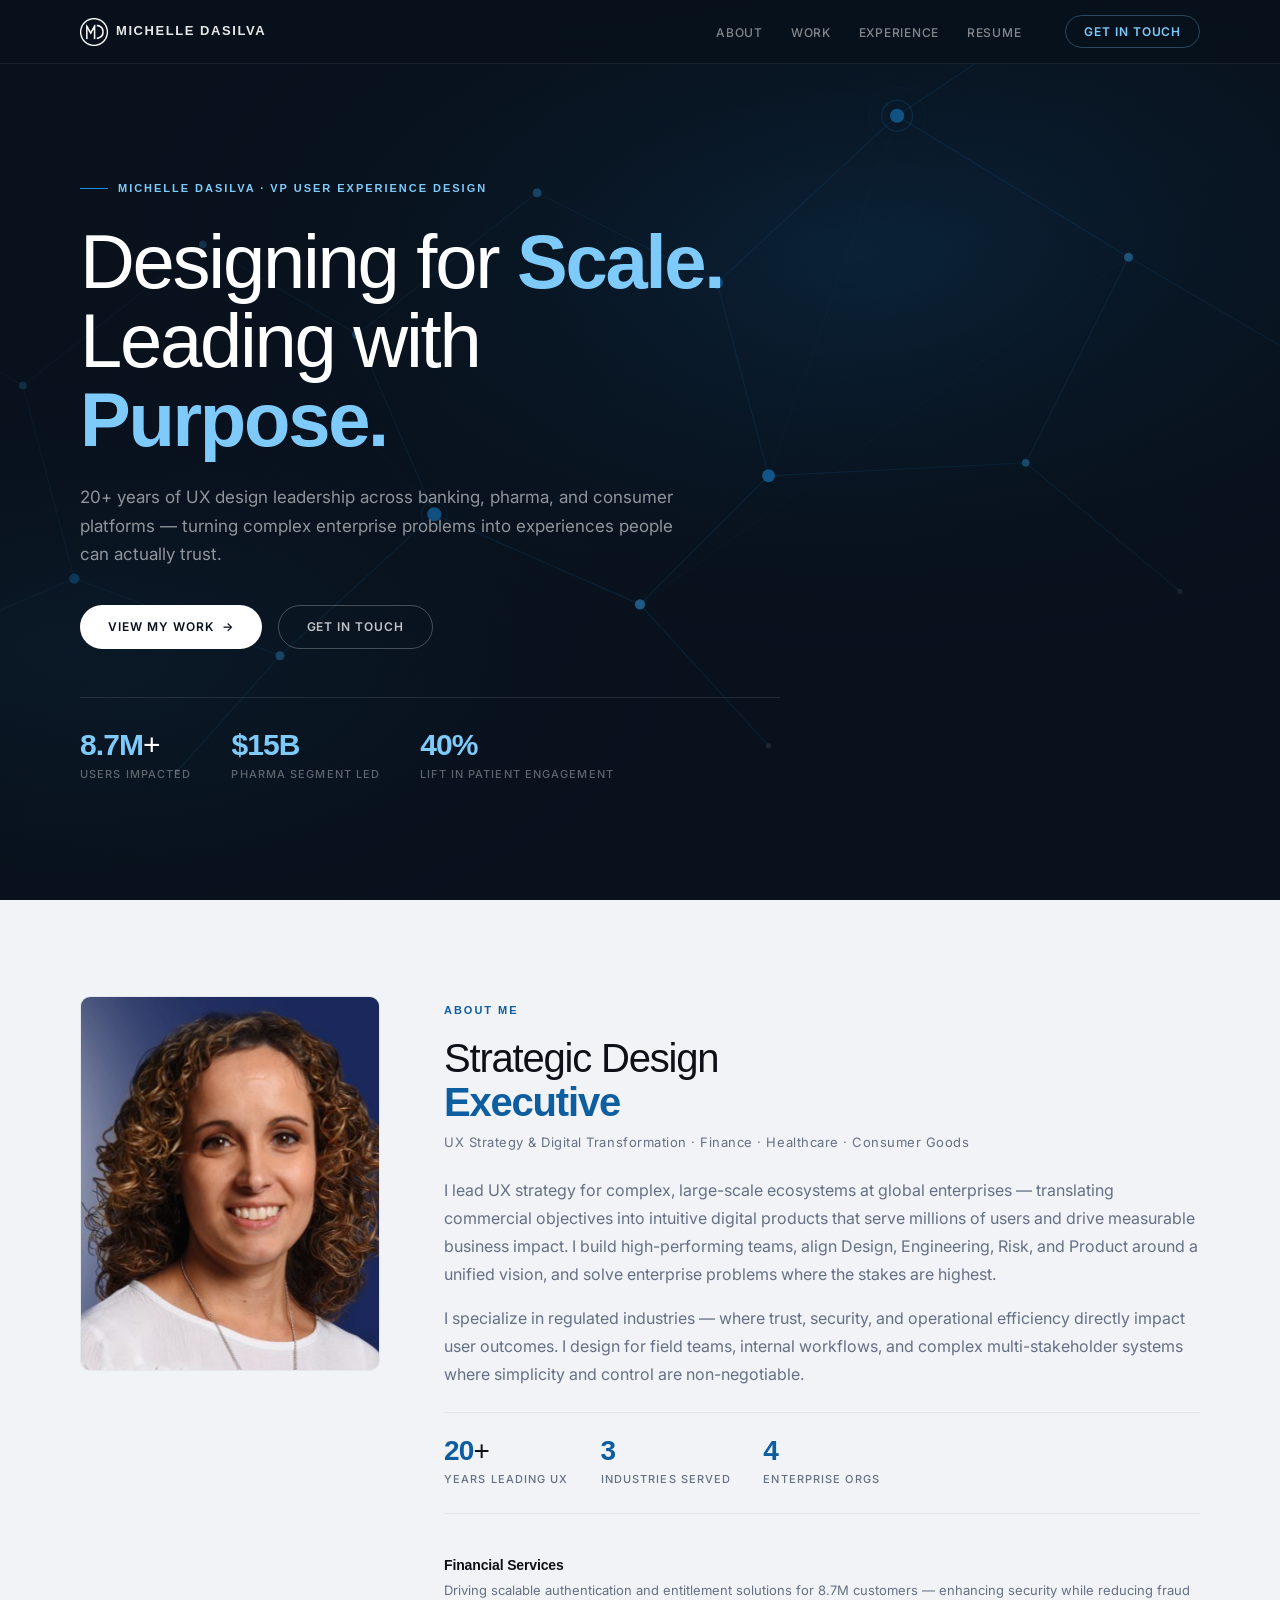
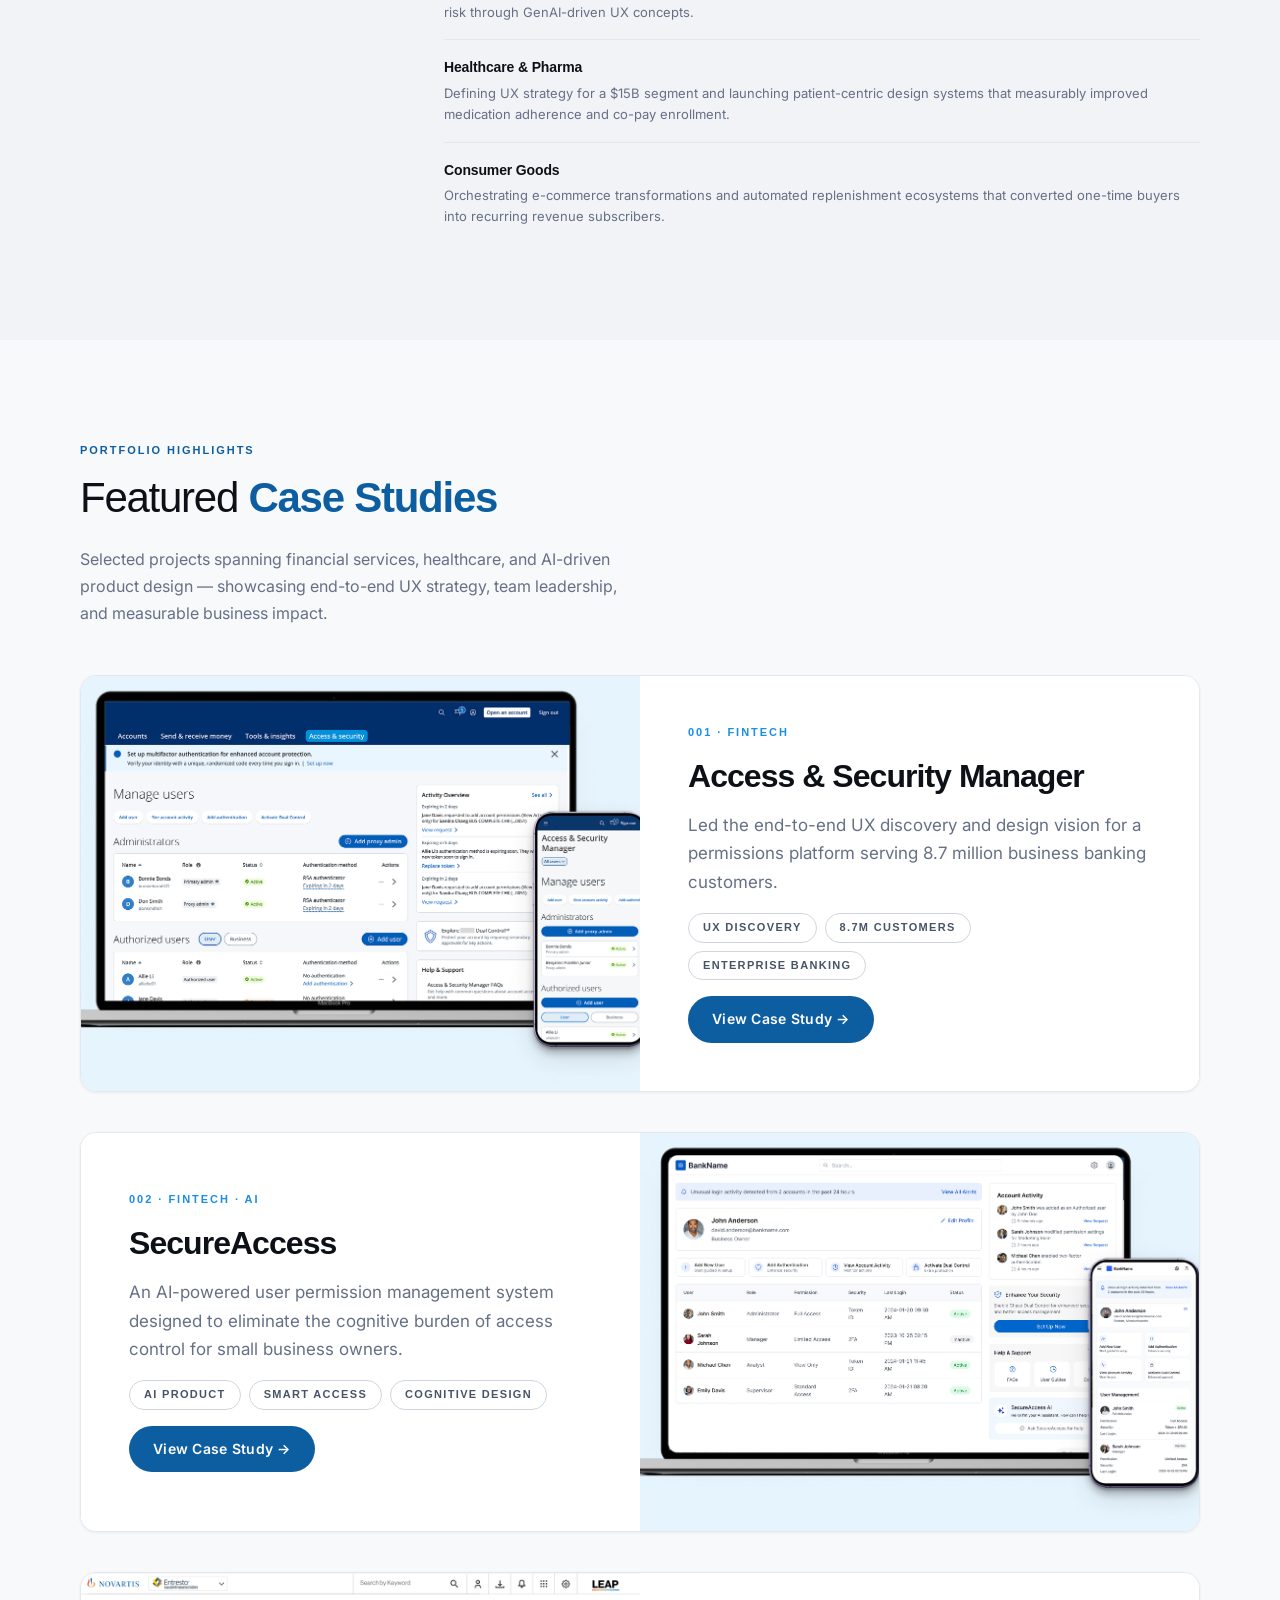
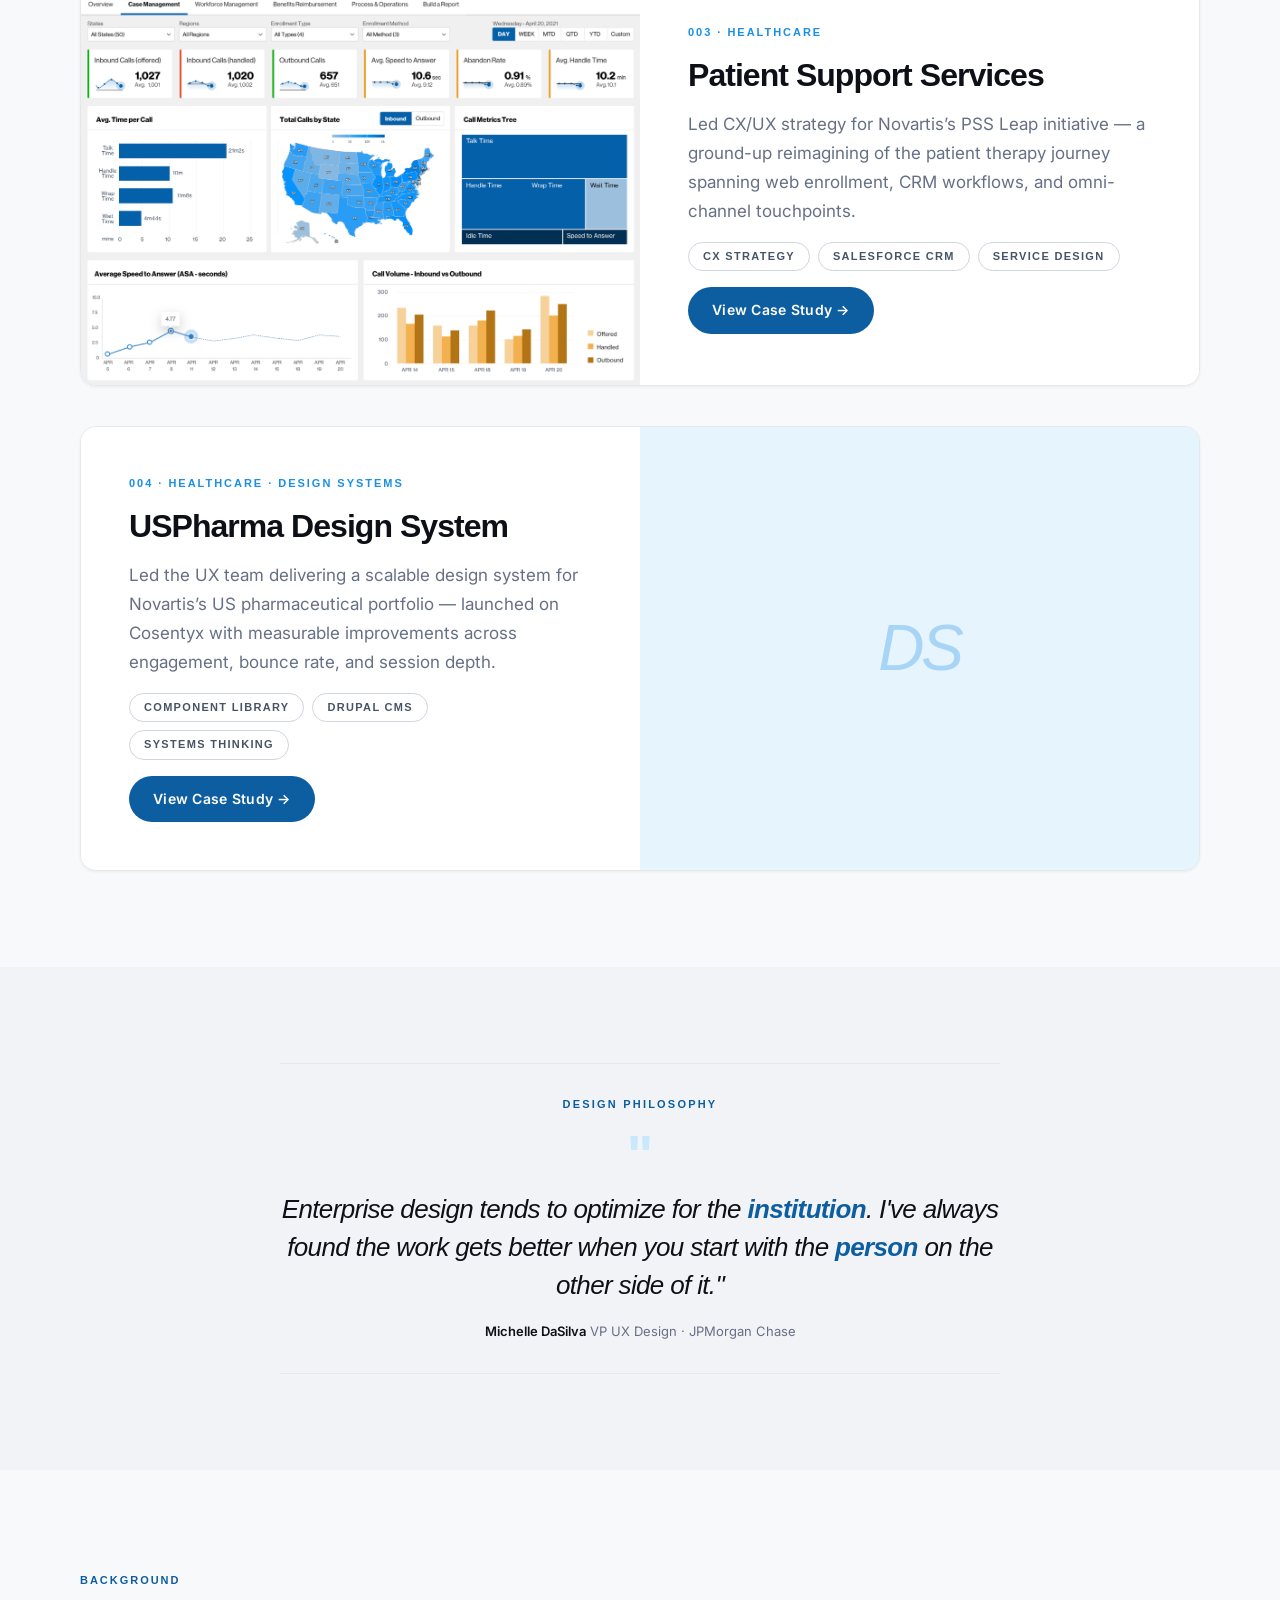
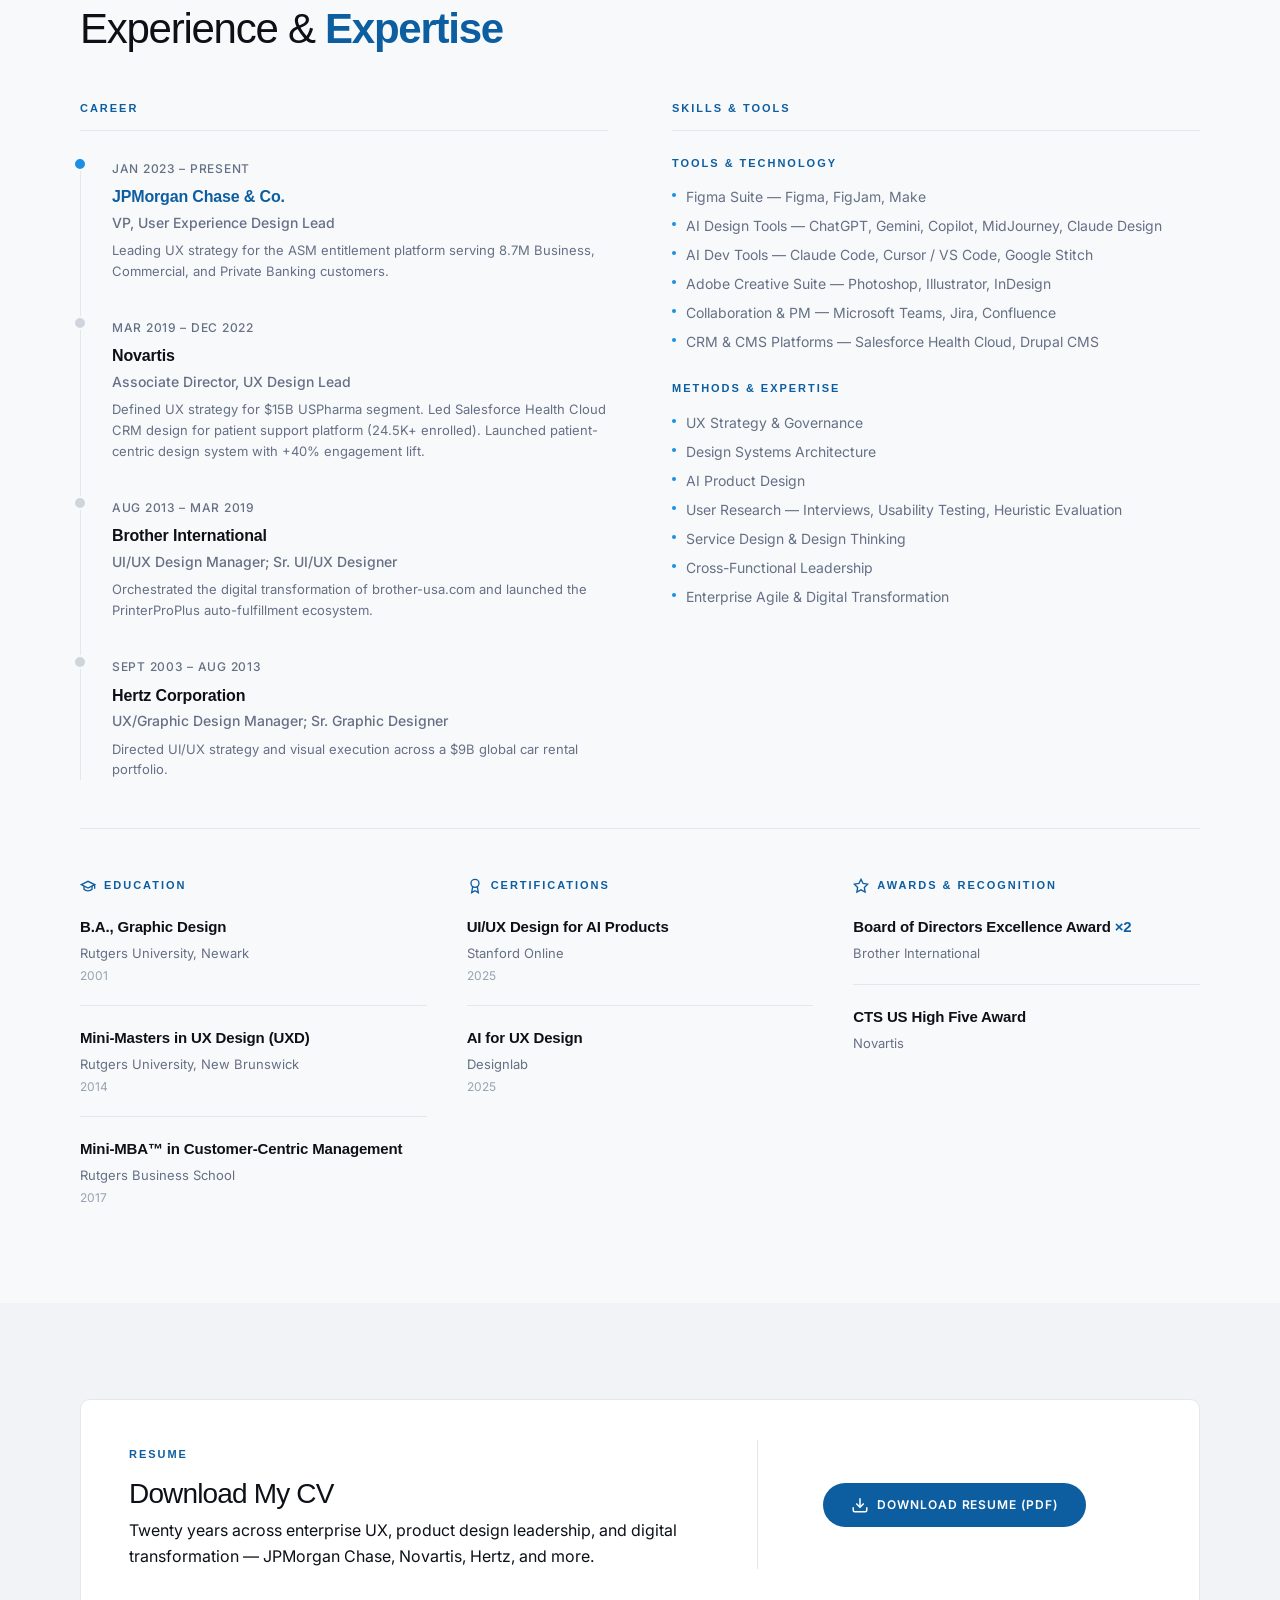
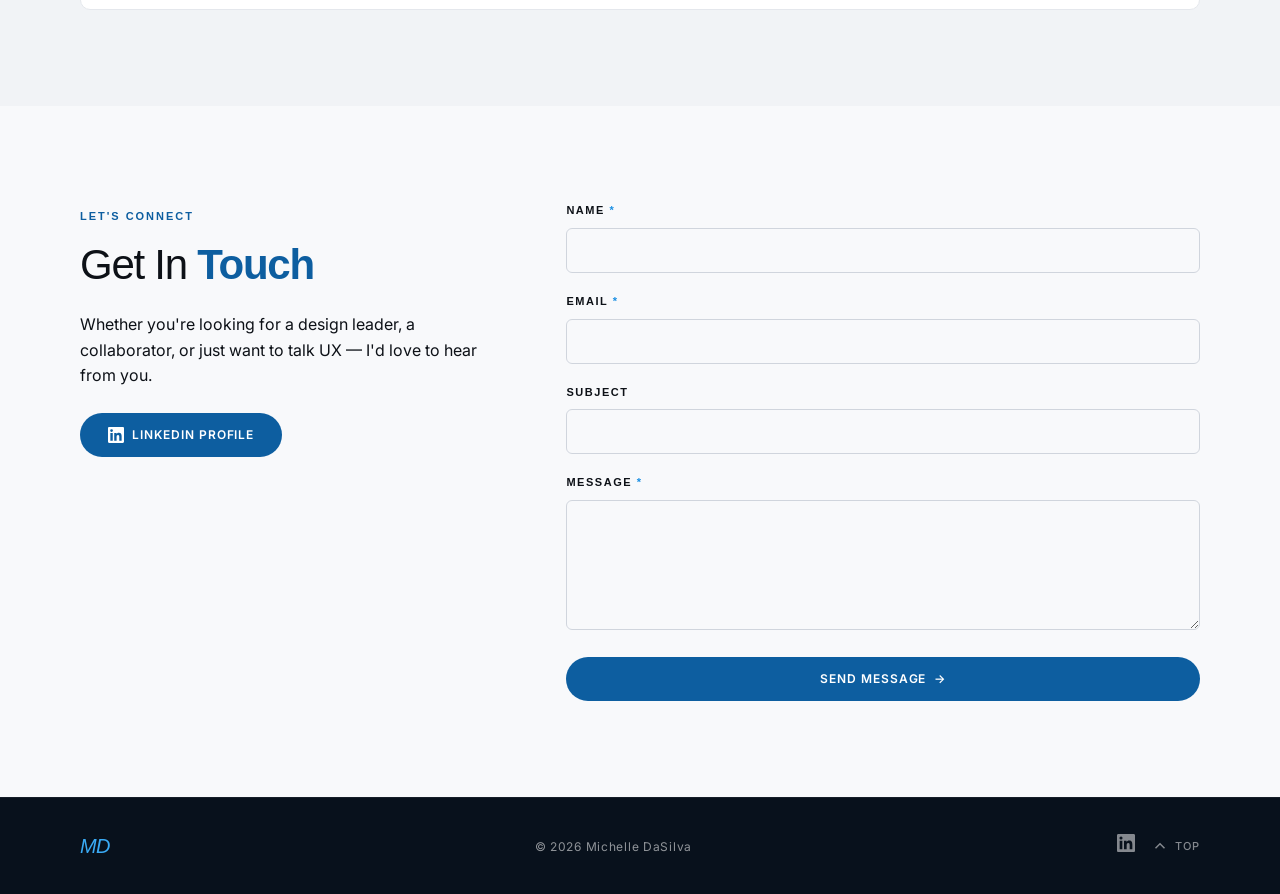
==== index.html @ a1db401b "Add floating back-to-top button and unify icon card layout - Floating scroll-to-top button (fixed bo" ====
<!DOCTYPE html>
<html lang="en" data-theme="light">
<head>
  <meta charset="UTF-8" />
  <meta name="viewport" content="width=device-width, initial-scale=1.0" />
  <meta name="theme-color" content="#08111c" />
  <title>Michelle DaSilva | Strategic Design Executive</title>
  <meta name="description" content="Michelle DaSilva is a Strategic Design Executive with 20+ years of experience driving digital innovation and UX strategy for global enterprises in Finance, Healthcare, and Consumer Goods." />

  <!-- Open Graph -->
  <meta property="og:title" content="Michelle DaSilva | Strategic Design Executive" />
  <meta property="og:description" content="Product Design Leader driving digital innovation & business impact for global enterprises." />
  <meta property="og:type" content="website" />
  <link rel="canonical" href="https://michelle-dasilva-portfolio.vercel.app/" />
  <meta property="og:url" content="https://michelle-dasilva-portfolio.vercel.app/" />
  <meta property="og:image" content="https://michelle-dasilva-portfolio.vercel.app/assets/images/hero-photo.jpg" />

  <!-- Google Fonts -->
  <link rel="preconnect" href="https://fonts.googleapis.com" />
  <link rel="preconnect" href="https://fonts.gstatic.com" crossorigin />
  <link rel="preconnect" href="https://api.fontshare.com" crossorigin />
  <link href="https://fonts.googleapis.com/css2?family=Inter:wght@300;400;500;600;700&family=JetBrains+Mono:wght@400;500&display=swap" rel="stylesheet" />
  <link href="https://api.fontshare.com/v2/css?f[]=satoshi@300,400,500,700&display=swap" rel="stylesheet" />

  <link rel="stylesheet" href="style.css" />
</head>
<body>
  <a href="#main-content" class="skip-link">Skip to main content</a>

  <!-- Navigation -->
  <header class="nav-header">
    <div class="nav-inner">
      <a href="#hero" class="nav-brand">
        <img src="assets/images/MD.png" alt="" class="nav-logo" aria-hidden="true">
        Michelle DaSilva
      </a>

      <button class="nav-toggle" aria-label="Open navigation menu" aria-expanded="false" aria-controls="nav-menu">
        <span class="hamburger-line"></span>
        <span class="hamburger-line"></span>
        <span class="hamburger-line"></span>
      </button>

      <ul class="nav-menu" id="nav-menu" role="list">
        <li><a href="#about" class="nav-link">About</a></li>
        <li><a href="#work" class="nav-link">Work</a></li>
        <li><a href="#skills" class="nav-link">Experience</a></li>
        <li><a href="#resume" class="nav-link">Resume</a></li>
      </ul>

      <div class="nav-right">
        <a href="#contact" class="nav-cta">Get in Touch</a>
      </div>
    </div>
  </header>

  <main id="main-content">

    <!-- Hero -->
    <section id="hero" class="hero">
      <svg class="hero-bg-canvas" viewBox="0 0 1400 700" xmlns="http://www.w3.org/2000/svg" preserveAspectRatio="xMidYMid slice" aria-hidden="true">
        <defs>
          <radialGradient id="ng1" cx="62%" cy="28%" r="48%"><stop offset="0%" stop-color="#1A8FE3" stop-opacity="0.22"/><stop offset="100%" stop-color="#08111c" stop-opacity="0"/></radialGradient>
          <radialGradient id="ng2" cx="18%" cy="72%" r="38%"><stop offset="0%" stop-color="#3AABF5" stop-opacity="0.12"/><stop offset="100%" stop-color="#08111c" stop-opacity="0"/></radialGradient>
        </defs>
        <rect width="1400" height="700" fill="#08111c"/>
        <rect width="1400" height="700" fill="url(#ng1)"/>
        <rect width="1400" height="700" fill="url(#ng2)"/>
        <g stroke="#1A8FE3" stroke-opacity="0.2" stroke-width="0.8" fill="none">
          <line x1="900" y1="90" x2="1080" y2="200"/><line x1="900" y1="90" x2="760" y2="220"/><line x1="900" y1="90" x2="990" y2="30"/>
          <line x1="1080" y1="200" x2="1000" y2="360"/><line x1="1080" y1="200" x2="1200" y2="270"/>
          <line x1="760" y1="220" x2="620" y2="150"/><line x1="760" y1="220" x2="800" y2="370"/>
          <line x1="800" y1="370" x2="1000" y2="360"/><line x1="800" y1="370" x2="700" y2="470"/>
          <line x1="620" y1="150" x2="480" y2="260"/>
          <line x1="480" y1="260" x2="360" y2="190"/><line x1="480" y1="260" x2="540" y2="400"/>
          <line x1="540" y1="400" x2="700" y2="470"/><line x1="540" y1="400" x2="420" y2="510"/>
          <line x1="360" y1="190" x2="220" y2="300"/>
          <line x1="220" y1="300" x2="120" y2="240"/><line x1="220" y1="300" x2="260" y2="450"/>
          <line x1="260" y1="450" x2="420" y2="510"/><line x1="260" y1="450" x2="120" y2="510"/>
          <line x1="1200" y1="270" x2="1320" y2="340"/><line x1="1000" y1="360" x2="1120" y2="460"/>
          <line x1="700" y1="470" x2="800" y2="580"/><line x1="420" y1="510" x2="340" y2="600"/>
        </g>
        <g stroke="#3AABF5" stroke-opacity="0.07" stroke-width="0.5" fill="none">
          <line x1="900" y1="90" x2="800" y2="370"/><line x1="480" y1="260" x2="260" y2="450"/>
          <line x1="360" y1="190" x2="540" y2="400"/><line x1="1080" y1="200" x2="700" y2="470"/>
        </g>
        <g fill="#1A8FE3">
          <circle cx="900" cy="90" r="5.5" opacity="0.9"/><circle cx="760" cy="220" r="4.5" opacity="0.8"/>
          <circle cx="800" cy="370" r="5" opacity="0.85"/><circle cx="480" cy="260" r="4" opacity="0.75"/>
          <circle cx="540" cy="400" r="5.5" opacity="0.9"/><circle cx="260" cy="450" r="4" opacity="0.7"/>
        </g>
        <g fill="#3AABF5">
          <circle cx="1080" cy="200" r="3.5" opacity="0.7"/><circle cx="1000" cy="360" r="3" opacity="0.65"/>
          <circle cx="620" cy="150" r="3.5" opacity="0.7"/><circle cx="700" cy="470" r="4" opacity="0.75"/>
          <circle cx="360" cy="190" r="3" opacity="0.65"/><circle cx="420" cy="510" r="3.5" opacity="0.6"/>
          <circle cx="220" cy="300" r="3" opacity="0.6"/>
        </g>
        <g fill="#ffffff" opacity="0.18">
          <circle cx="990" cy="30" r="2"/><circle cx="1200" cy="270" r="2"/><circle cx="1320" cy="340" r="2"/>
          <circle cx="1120" cy="460" r="2"/><circle cx="800" cy="580" r="2"/><circle cx="340" cy="600" r="2"/>
          <circle cx="120" cy="240" r="2"/><circle cx="120" cy="510" r="2"/>
        </g>
        <circle cx="900" cy="90" r="12" fill="none" stroke="#1A8FE3" stroke-width="1" opacity="0.28"/>
        <circle cx="900" cy="90" r="22" fill="none" stroke="#1A8FE3" stroke-width="0.5" opacity="0.1"/>
        <circle cx="540" cy="400" r="10" fill="none" stroke="#1A8FE3" stroke-width="0.75" opacity="0.22"/>
      </svg>
      <div class="hero-bg-overlay" aria-hidden="true"></div>
      <div class="hero-centered container">
        <div class="hero-content fade-in">
          <p class="hero-eyebrow">Michelle DaSilva · VP User Experience Design</p>
          <h1 class="hero-headline">Designing for <strong>Scale.</strong><br />Leading with <strong>Purpose.</strong></h1>
          <p class="hero-sub">20+ years of UX design leadership across banking, pharma, and consumer platforms — turning complex enterprise problems into experiences people can actually trust.</p>
          <div class="hero-actions">
            <a href="#work" class="btn btn--primary">View My Work <span class="btn__arrow">→</span></a>
            <a href="#contact" class="btn btn--secondary">Get In Touch</a>
          </div>
          <div class="hero-stats">
            <div class="hero-stat">
              <div class="hero-stat-value"><strong>8.7M</strong>+</div>
              <div class="hero-stat-label">Users Impacted</div>
            </div>
            <div class="hero-stat">
              <div class="hero-stat-value"><strong>$15B</strong></div>
              <div class="hero-stat-label">Pharma Segment Led</div>
            </div>
            <div class="hero-stat">
              <div class="hero-stat-value"><strong>40%</strong></div>
              <div class="hero-stat-label">Lift in Patient Engagement</div>
            </div>
          </div>
        </div>
      </div>
    </section>

    <!-- About -->
    <section id="about" class="section section--alt">
      <div class="container">
        <div class="about-grid fade-in">
          <div class="about-photo-wrap-v3">
            <img src="assets/images/hero-photo.jpg" alt="Michelle DaSilva" loading="lazy"
              onerror="this.style.display='none';this.nextElementSibling.style.display='flex';" />
            <div class="about-photo-placeholder" style="display:none;">
              <span class="about-photo-initials">MD</span>
            </div>
          </div>
          <div class="about-content-v3">
            <p class="eyebrow">About Me</p>
            <h2 class="about-headline-v3">Strategic Design<br /><strong>Executive</strong></h2>
            <p class="about-subtitle-v3">UX Strategy &amp; Digital Transformation · Finance · Healthcare · Consumer Goods</p>

            <p class="about-body-v3">I lead UX strategy for complex, large-scale ecosystems at global enterprises — translating commercial objectives into intuitive digital products that serve millions of users and drive measurable business impact. I build high-performing teams, align Design, Engineering, Risk, and Product around a unified vision, and solve enterprise problems where the stakes are highest.</p>
            <p class="about-body-v3">I specialize in regulated industries — where trust, security, and operational efficiency directly impact user outcomes. I design for field teams, internal workflows, and complex multi-stakeholder systems where simplicity and control are non-negotiable.</p>

            <div class="about-stats">
              <div class="about-stat">
                <div class="about-stat-value"><strong>20</strong>+</div>
                <div class="about-stat-label">Years Leading UX</div>
              </div>
              <div class="about-stat">
                <div class="about-stat-value"><strong>3</strong></div>
                <div class="about-stat-label">Industries Served</div>
              </div>
              <div class="about-stat">
                <div class="about-stat-value"><strong>4</strong></div>
                <div class="about-stat-label">Enterprise Orgs</div>
              </div>
            </div>

            <div class="industries-list">
              <div class="industry-row">
                <span class="industry-row-label">Financial Services</span>
                <span class="industry-row-desc">Driving scalable authentication and entitlement solutions for 8.7M customers — enhancing security while reducing fraud risk through GenAI-driven UX concepts.</span>
              </div>
              <div class="industry-row">
                <span class="industry-row-label">Healthcare &amp; Pharma</span>
                <span class="industry-row-desc">Defining UX strategy for a $15B segment and launching patient-centric design systems that measurably improved medication adherence and co-pay enrollment.</span>
              </div>
              <div class="industry-row">
                <span class="industry-row-label">Consumer Goods</span>
                <span class="industry-row-desc">Orchestrating e-commerce transformations and automated replenishment ecosystems that converted one-time buyers into recurring revenue subscribers.</span>
              </div>
            </div>
          </div>
        </div>
      </div>
    </section>

    <!-- Work -->
    <section id="work" class="section">
      <div class="container">
        <div class="section-header-v3 fade-in">
          <p class="eyebrow">Portfolio Highlights</p>
          <h2 class="section-title">Featured <strong>Case Studies</strong></h2>
          <p class="section-desc">Selected projects spanning financial services, healthcare, and AI-driven product design — showcasing end-to-end UX strategy, team leadership, and measurable business impact.</p>
        </div>

        <div class="cards-stack">

          <!-- Case Study: ASM -->
          <article class="cs-card fade-in">
            <div class="cs-card__image cs-card__image--blue-1">
              <img src="assets/images/jpmorgan/asm/final MVP.png" alt="Access &amp; Security Manager — final MVP design" loading="lazy" onerror="this.style.display='none';this.nextElementSibling.style.display='flex'"/>
              <div class="cs-card__img-fallback">ASM</div>
            </div>
            <div class="cs-card__body">
              <div class="cs-card__eyebrow">001 &middot; Fintech</div>
              <h3 class="cs-card__title">Access &amp; Security Manager</h3>
              <p class="cs-card__desc">Led the end-to-end UX discovery and design vision for a permissions platform serving 8.7 million business banking customers.</p>
              <div class="cs-card__tags">
                <span class="cs-tag">UX Discovery</span>
                <span class="cs-tag">8.7M Customers</span>
                <span class="cs-tag">Enterprise Banking</span>
              </div>
              <a href="case-studies/jpmorgan-asm.html" class="cs-card__cta">View Case Study &#8594;</a>
            </div>
          </article>

          <!-- Case Study: SecureAccess -->
          <article class="cs-card cs-card--flip fade-in">
            <div class="cs-card__image cs-card__image--blue-3">
              <img src="assets/images/jpmorgan/secureaccess/laptop ai dashboard.png" alt="SecureAccess — AI dashboard on laptop" loading="lazy" onerror="this.style.display='none';this.nextElementSibling.style.display='flex'"/>
              <div class="cs-card__img-fallback">SA</div>
            </div>
            <div class="cs-card__body">
              <div class="cs-card__eyebrow">002 &middot; Fintech &middot; AI</div>
              <h3 class="cs-card__title">SecureAccess</h3>
              <p class="cs-card__desc">An AI-powered user permission management system designed to eliminate the cognitive burden of access control for small business owners.</p>
              <div class="cs-card__tags">
                <span class="cs-tag">AI Product</span>
                <span class="cs-tag">Smart Access</span>
                <span class="cs-tag">Cognitive Design</span>
              </div>
              <a href="case-studies/jpmorgan-secureaccess.html" class="cs-card__cta">View Case Study &#8594;</a>
            </div>
          </article>

          <!-- Case Study: Novartis PSS -->
          <article class="cs-card fade-in">
            <div class="cs-card__image cs-card__image--blue-2">
              <img src="assets/images/novartis/pss/case management dashboard cropped.png" alt="Patient Support Services — case management dashboard" loading="lazy" onerror="this.style.display='none';this.nextElementSibling.style.display='flex'"/>
              <div class="cs-card__img-fallback">PSS</div>
            </div>
            <div class="cs-card__body">
              <div class="cs-card__eyebrow">003 &middot; Healthcare</div>
              <h3 class="cs-card__title">Patient Support Services</h3>
              <p class="cs-card__desc">Led CX/UX strategy for Novartis&rsquo;s PSS Leap initiative — a ground-up reimagining of the patient therapy journey spanning web enrollment, CRM workflows, and omni-channel touchpoints.</p>
              <div class="cs-card__tags">
                <span class="cs-tag">CX Strategy</span>
                <span class="cs-tag">Salesforce CRM</span>
                <span class="cs-tag">Service Design</span>
              </div>
              <a href="case-studies/novartis-pss.html" class="cs-card__cta">View Case Study &#8594;</a>
            </div>
          </article>

          <!-- Case Study: Novartis Design System -->
          <article class="cs-card cs-card--flip fade-in">
            <div class="cs-card__image cs-card__image--blue-4">
              <img src="assets/images/novartis/design system/component collage.png" alt="USPharma Design System — component collage" loading="lazy" onerror="this.style.display='none';this.nextElementSibling.style.display='flex'"/>
              <div class="cs-card__img-fallback">DS</div>
            </div>
            <div class="cs-card__body">
              <div class="cs-card__eyebrow">004 &middot; Healthcare &middot; Design Systems</div>
              <h3 class="cs-card__title">USPharma Design System</h3>
              <p class="cs-card__desc">Led the UX team delivering a scalable design system for Novartis&rsquo;s US pharmaceutical portfolio — launched on Cosentyx with measurable improvements across engagement, bounce rate, and session depth.</p>
              <div class="cs-card__tags">
                <span class="cs-tag">Component Library</span>
                <span class="cs-tag">Drupal CMS</span>
                <span class="cs-tag">Systems Thinking</span>
              </div>
              <a href="case-studies/novartis.html" class="cs-card__cta">View Case Study &#8594;</a>
            </div>
          </article>

        </div>
      </div>
    </section>

    <!-- Pull Quote -->
    <section class="section section--alt">
      <div class="container">
        <div class="pullquote fade-in">
          <div class="pullquote-mark">Design philosophy</div>
          <span class="pullquote-openmark">"</span>
          <div class="pullquote-body">Enterprise design tends to optimize for the <strong>institution</strong>. I've always found the work gets better when you start with the <strong>person</strong> on the other side of it."</div>
          <div class="pullquote-attr"><strong>Michelle DaSilva</strong> VP UX Design · JPMorgan Chase</div>
        </div>
      </div>
    </section>

    <!-- Experience & Expertise -->
    <section id="skills" class="section">
      <div class="container">
        <div class="section-header-v3 fade-in">
          <p class="eyebrow">Background</p>
          <h2 class="section-title">Experience &amp; <strong>Expertise</strong></h2>
        </div>

        <div class="experience-grid fade-in">

          <!-- Career Timeline -->
          <div>
            <p class="col-label">Career</p>
            <ol class="timeline" role="list">
              <li class="timeline-item timeline-item--current">
                <div class="timeline-dot" aria-hidden="true"></div>
                <div class="timeline-body">
                  <span class="timeline-years">Jan 2023 – Present</span>
                  <h3 class="timeline-company">JPMorgan Chase &amp; Co.</h3>
                  <p class="timeline-role">VP, User Experience Design Lead</p>
                  <p class="timeline-detail">Leading UX strategy for the ASM entitlement platform serving 8.7M Business, Commercial, and Private Banking customers.</p>
                </div>
              </li>
              <li class="timeline-item">
                <div class="timeline-dot" aria-hidden="true"></div>
                <div class="timeline-body">
                  <span class="timeline-years">Mar 2019 – Dec 2022</span>
                  <h3 class="timeline-company">Novartis</h3>
                  <p class="timeline-role">Associate Director, UX Design Lead</p>
                  <p class="timeline-detail">Defined UX strategy for $15B USPharma segment. Led Salesforce Health Cloud CRM design for patient support platform (24.5K+ enrolled). Launched patient-centric design system with +40% engagement lift.</p>
                </div>
              </li>
              <li class="timeline-item">
                <div class="timeline-dot" aria-hidden="true"></div>
                <div class="timeline-body">
                  <span class="timeline-years">Aug 2013 – Mar 2019</span>
                  <h3 class="timeline-company">Brother International</h3>
                  <p class="timeline-role">UI/UX Design Manager; Sr. UI/UX Designer</p>
                  <p class="timeline-detail">Orchestrated the digital transformation of brother-usa.com and launched the PrinterProPlus auto-fulfillment ecosystem.</p>
                </div>
              </li>
              <li class="timeline-item">
                <div class="timeline-dot" aria-hidden="true"></div>
                <div class="timeline-body">
                  <span class="timeline-years">Sept 2003 – Aug 2013</span>
                  <h3 class="timeline-company">Hertz Corporation</h3>
                  <p class="timeline-role">UX/Graphic Design Manager; Sr. Graphic Designer</p>
                  <p class="timeline-detail">Directed UI/UX strategy and visual execution across a $9B global car rental portfolio.</p>
                </div>
              </li>
            </ol>
          </div>

          <!-- Skills -->
          <div>
            <p class="col-label">Skills &amp; Tools</p>
            <div class="skills-groups">
              <div>
                <div class="skills-group-title">Tools &amp; Technology</div>
                <ul class="skills-list" role="list">
                  <li class="skill-item"><span class="skill-dot"></span>Figma Suite — Figma, FigJam, Make</li>
                  <li class="skill-item"><span class="skill-dot"></span>AI Design Tools — ChatGPT, Gemini, Copilot, MidJourney, Claude Design</li>
                  <li class="skill-item"><span class="skill-dot"></span>AI Dev Tools — Claude Code, Cursor / VS Code, Google Stitch</li>
                  <li class="skill-item"><span class="skill-dot"></span>Adobe Creative Suite — Photoshop, Illustrator, InDesign</li>
                  <li class="skill-item"><span class="skill-dot"></span>Collaboration &amp; PM — Microsoft Teams, Jira, Confluence</li>
                  <li class="skill-item"><span class="skill-dot"></span>CRM &amp; CMS Platforms — Salesforce Health Cloud, Drupal CMS</li>
                </ul>
              </div>
              <div>
                <div class="skills-group-title">Methods &amp; Expertise</div>
                <ul class="skills-list" role="list">
                  <li class="skill-item"><span class="skill-dot"></span>UX Strategy &amp; Governance</li>
                  <li class="skill-item"><span class="skill-dot"></span>Design Systems Architecture</li>
                  <li class="skill-item"><span class="skill-dot"></span>AI Product Design</li>
                  <li class="skill-item"><span class="skill-dot"></span>User Research — Interviews, Usability Testing, Heuristic Evaluation</li>
                  <li class="skill-item"><span class="skill-dot"></span>Service Design &amp; Design Thinking</li>
                  <li class="skill-item"><span class="skill-dot"></span>Cross-Functional Leadership</li>
                  <li class="skill-item"><span class="skill-dot"></span>Enterprise Agile &amp; Digital Transformation</li>
                </ul>
              </div>
            </div>
          </div>

        </div>

        <!-- Education & Certifications -->
        <div class="edu-grid fade-in">

          <div class="edu-col">
            <h3 class="edu-col-title">
              <svg width="16" height="16" viewBox="0 0 24 24" fill="none" stroke="currentColor" stroke-width="2" aria-hidden="true"><path d="M22 10v6M2 10l10-5 10 5-10 5z"/><path d="M6 12v5c3 3 9 3 12 0v-5"/></svg>
              Education
            </h3>
            <ul class="edu-list" role="list">
              <li class="edu-item">
                <div class="edu-degree">B.A., Graphic Design</div>
                <div class="edu-school">Rutgers University, Newark</div>
                <div class="edu-year">2001</div>
              </li>
              <li class="edu-item">
                <div class="edu-degree">Mini-Masters in UX Design (UXD)</div>
                <div class="edu-school">Rutgers University, New Brunswick</div>
                <div class="edu-year">2014</div>
              </li>
              <li class="edu-item">
                <div class="edu-degree">Mini-MBA™ in Customer-Centric Management</div>
                <div class="edu-school">Rutgers Business School</div>
                <div class="edu-year">2017</div>
              </li>
            </ul>
          </div>

          <div class="edu-col">
            <h3 class="edu-col-title">
              <svg width="16" height="16" viewBox="0 0 24 24" fill="none" stroke="currentColor" stroke-width="2" aria-hidden="true"><circle cx="12" cy="8" r="6"/><path d="M15.477 12.89L17 22l-5-3-5 3 1.523-9.11"/></svg>
              Certifications
            </h3>
            <ul class="edu-list" role="list">
              <li class="edu-item edu-item--cert">
                <div class="edu-degree">UI/UX Design for AI Products</div>
                <div class="edu-school">Stanford Online</div>
                <div class="edu-year">2025</div>
              </li>
              <li class="edu-item edu-item--cert">
                <div class="edu-degree">AI for UX Design</div>
                <div class="edu-school">Designlab</div>
                <div class="edu-year">2025</div>
              </li>
            </ul>
          </div>

          <div class="edu-col">
            <h3 class="edu-col-title">
              <svg width="16" height="16" viewBox="0 0 24 24" fill="none" stroke="currentColor" stroke-width="2" aria-hidden="true"><polygon points="12 2 15.09 8.26 22 9.27 17 14.14 18.18 21.02 12 17.77 5.82 21.02 7 14.14 2 9.27 8.91 8.26 12 2"/></svg>
              Awards &amp; Recognition
            </h3>
            <ul class="edu-list" role="list">
              <li class="edu-item">
                <div class="edu-degree">Board of Directors Excellence Award <span style="color:var(--accent);">×2</span></div>
                <div class="edu-school">Brother International</div>
              </li>
              <li class="edu-item">
                <div class="edu-degree">CTS US High Five Award</div>
                <div class="edu-school">Novartis</div>
              </li>
            </ul>
          </div>

        </div>

      </div>
    </section>

    <!-- Resume -->
    <section id="resume" class="section section--alt">
      <div class="container">
        <div class="resume-block fade-in">
          <div class="resume-text">
            <p class="eyebrow">Resume</p>
            <h2 class="section-title">Download My CV</h2>
            <p>Twenty years across enterprise UX, product design leadership, and digital transformation — JPMorgan Chase, Novartis, Hertz, and more.</p>
          </div>
          <div class="resume-action">
            <a href="assets/Michelle DaSilva Resume 2026.pdf" class="btn btn--accent" target="_blank" rel="noopener" download>
              <svg width="18" height="18" viewBox="0 0 24 24" fill="none" stroke="currentColor" stroke-width="2" aria-hidden="true"><path d="M21 15v4a2 2 0 0 1-2 2H5a2 2 0 0 1-2-2v-4"/><polyline points="7 10 12 15 17 10"/><line x1="12" y1="15" x2="12" y2="3"/></svg>
              Download Resume (PDF)
            </a>
          </div>
        </div>
      </div>
    </section>

    <!-- Contact -->
    <section id="contact" class="section">
      <div class="container">
        <div class="contact-grid">
          <div class="contact-intro fade-in">
            <p class="eyebrow">Let's Connect</p>
            <h2 class="section-title">Get In <strong>Touch</strong></h2>
            <p>Whether you're looking for a design leader, a collaborator, or just want to talk UX — I'd love to hear from you.</p>
            <div class="contact-social">
              <a href="https://www.linkedin.com/in/michelle-dasilva/" class="btn btn--accent" target="_blank" rel="noopener" aria-label="LinkedIn Profile">
                <svg width="16" height="16" viewBox="0 0 24 24" fill="currentColor" aria-hidden="true"><path d="M20.447 20.452h-3.554v-5.569c0-1.328-.027-3.037-1.852-3.037-1.853 0-2.136 1.445-2.136 2.939v5.667H9.351V9h3.414v1.561h.046c.477-.9 1.637-1.85 3.37-1.85 3.601 0 4.267 2.37 4.267 5.455v6.286zM5.337 7.433a2.062 2.062 0 0 1-2.063-2.065 2.064 2.064 0 1 1 2.063 2.065zm1.782 13.019H3.555V9h3.564v11.452zM22.225 0H1.771C.792 0 0 .774 0 1.729v20.542C0 23.227.792 24 1.771 24h20.451C23.2 24 24 23.227 24 22.271V1.729C24 .774 23.2 0 22.222 0h.003z"/></svg>
                LinkedIn Profile
              </a>
            </div>
          </div>

          <div class="contact-form-col fade-in">
            <form
              class="contact-form"
              action="https://formspree.io/f/mvzvzgdj"
              method="POST"
              id="contact-form"
              novalidate
            >
              <div class="form-group">
                <label for="name" class="form-label">Name <span aria-hidden="true">*</span></label>
                <input type="text" id="name" name="name" class="form-input" required autocomplete="name" aria-required="true" />
                <span class="form-error" id="name-error" role="alert"></span>
              </div>

              <div class="form-group">
                <label for="email" class="form-label">Email <span aria-hidden="true">*</span></label>
                <input type="email" id="email" name="email" class="form-input" required autocomplete="email" aria-required="true" />
                <span class="form-error" id="email-error" role="alert"></span>
              </div>

              <div class="form-group">
                <label for="subject" class="form-label">Subject</label>
                <input type="text" id="subject" name="subject" class="form-input" />
              </div>

              <div class="form-group">
                <label for="message" class="form-label">Message <span aria-hidden="true">*</span></label>
                <textarea id="message" name="message" class="form-input form-textarea" rows="5" required aria-required="true"></textarea>
                <span class="form-error" id="message-error" role="alert"></span>
              </div>

              <button type="submit" class="btn btn--primary btn--full">Send Message <span class="btn__arrow">→</span></button>

              <div class="form-success" id="form-success" role="alert" aria-live="polite" hidden>
                Thanks! I'll be in touch soon.
              </div>
            </form>
          </div>
        </div>
      </div>
    </section>

  </main>

  <!-- Footer -->
  <footer class="footer">
    <div class="container">
      <div class="footer-inner">
        <div class="footer-mark">MD</div>
        <div class="footer-meta">&copy; 2026 Michelle DaSilva</div>
        <div class="footer-right">
          <a href="https://www.linkedin.com/in/michelle-dasilva/" class="social-link" target="_blank" rel="noopener" aria-label="LinkedIn Profile">
            <svg width="18" height="18" viewBox="0 0 24 24" fill="currentColor" aria-hidden="true"><path d="M20.447 20.452h-3.554v-5.569c0-1.328-.027-3.037-1.852-3.037-1.853 0-2.136 1.445-2.136 2.939v5.667H9.351V9h3.414v1.561h.046c.477-.9 1.637-1.85 3.37-1.85 3.601 0 4.267 2.37 4.267 5.455v6.286zM5.337 7.433a2.062 2.062 0 0 1-2.063-2.065 2.064 2.064 0 1 1 2.063 2.065zm1.782 13.019H3.555V9h3.564v11.452zM22.225 0H1.771C.792 0 0 .774 0 1.729v20.542C0 23.227.792 24 1.771 24h20.451C23.2 24 24 23.227 24 22.271V1.729C24 .774 23.2 0 22.222 0h.003z"/></svg>
          </a>
          <a href="#hero" class="back-to-top" aria-label="Back to top">
            <svg width="18" height="18" viewBox="0 0 24 24" fill="none" stroke="currentColor" stroke-width="2" aria-hidden="true"><path d="M18 15l-6-6-6 6"/></svg>
            Top
          </a>
        </div>
      </div>
    </div>
  </footer>

  <a id="scroll-top-btn" href="#hero" aria-label="Back to top">
    <svg width="14" height="14" viewBox="0 0 24 24" fill="none" stroke="currentColor" stroke-width="2.5" aria-hidden="true"><path d="M18 15l-6-6-6 6"/></svg>
  </a>

  <script src="script.js"></script>
  <script>
    (function () {
      var btn = document.getElementById('scroll-top-btn');
      window.addEventListener('scroll', function () {
        btn.classList.toggle('visible', window.scrollY > 400);
      }, { passive: true });
      btn.addEventListener('click', function (e) {
        e.preventDefault();
        window.scrollTo({ top: 0, behavior: 'smooth' });
      });
    })();
  </script>
</body>
</html>
---- style.css ----
/* ============================================
   Michelle DaSilva Portfolio — Global Styles
   Design System v0.8 — Blue / White System
   ============================================ */

@import url('https://fonts.googleapis.com/css2?family=Inter:wght@300;400;500;600;700&family=JetBrains+Mono:wght@400;500&display=swap');
@import url('https://api.fontshare.com/v2/css?f[]=satoshi@300,400,500,700&display=swap');

/* ============================================
   TOKENS
   ============================================ */
:root {
  /* White & Near-White */
  --white:     #FFFFFF;
  --gray-50:   #F8F9FB;
  --gray-100:  #F1F3F6;
  --gray-200:  #E4E7EC;
  --gray-300:  #D0D5DD;
  --gray-400:  #98A2B3;
  --gray-500:  #667085;
  --gray-600:  #475467;
  --gray-700:  #344054;
  --gray-900:  #0D1117;

  /* Blue — only accent color */
  --blue-900:  #03233D;
  --blue-800:  #052F55;
  --blue-700:  #0D5EA0;
  --blue-600:  #1A8FE3;
  --blue-500:  #3AABF5;
  --blue-400:  #7ECBFB;
  --blue-200:  #C8E8FC;
  --blue-100:  #E6F4FD;

  /* Hero dark */
  --hero-bg:   #08111c;

  /* Typography */
  --font-display: 'Satoshi', -apple-system, BlinkMacSystemFont, sans-serif;
  --font-body:    'Inter', -apple-system, BlinkMacSystemFont, sans-serif;
  --font-mono:    'JetBrains Mono', 'SF Mono', Consolas, monospace;

  /* Radii */
  --radius-sm:  2px;
  --radius-md:  6px;
  --radius-lg:  10px;
  --radius-xl:  16px;

  /* Shadows */
  --shadow-xs:  0 1px 3px rgba(0,0,0,.06);
  --shadow-sm:  0 2px 8px rgba(0,0,0,.07), 0 1px 2px rgba(0,0,0,.04);
  --shadow-md:  0 8px 24px rgba(0,0,0,.09), 0 2px 6px rgba(0,0,0,.05);
  --shadow-lg:  0 20px 48px rgba(0,0,0,.12), 0 4px 12px rgba(0,0,0,.06);

  /* Motion */
  --ease-out:       cubic-bezier(0.16, 1, 0.3, 1);
  --ease-in-out:    cubic-bezier(0.65, 0, 0.35, 1);
  --transition:     150ms ease;
  --transition-slow:300ms ease;

  /* Layout */
  --max-width:  1200px;
  --nav-height: 64px;

  /* Semantic aliases */
  --bg:         var(--gray-50);
  --surface:    var(--gray-100);
  --border:     var(--gray-200);
  --text:       var(--gray-900);
  --text-muted: var(--gray-500);
  --accent:     var(--blue-700);
  --accent-h:   var(--blue-900);
}

/* ── Dark Mode ─────────────────────────────── */
[data-theme="dark"] {
  --bg:         #0D1117;
  --surface:    #161B22;
  --border:     #21262D;
  --text:       #F0F6FC;
  --text-muted: #8B949E;
  --accent:     var(--blue-500);
  --accent-h:   var(--blue-400);
}

/* ============================================
   RESET
   ============================================ */
*, *::before, *::after { box-sizing: border-box; margin: 0; padding: 0; }

html {
  font-size: 16px;
  scroll-behavior: smooth;
  -webkit-font-smoothing: antialiased;
  text-rendering: optimizeLegibility;
}

body {
  font-family: var(--font-body);
  font-size: 1rem;
  line-height: 1.6;
  color: var(--text);
  background: var(--bg);
  overflow-x: hidden;
  transition: background var(--transition-slow), color var(--transition-slow);
}

img { max-width: 100%; display: block; }

a { color: var(--accent); text-decoration: none; transition: color var(--transition); }
a:hover { color: var(--accent-h); }

ul, ol { list-style: none; }

@media (prefers-reduced-motion: reduce) {
  html { scroll-behavior: auto; }
  *, *::before, *::after { animation-duration: .01ms !important; transition-duration: .01ms !important; }
}

/* ============================================
   SKIP LINK
   ============================================ */
.skip-link {
  position: absolute; top: -100%; left: 1rem; z-index: 9999;
  background: var(--accent); color: #fff;
  font-family: var(--font-body); font-size: .875rem; font-weight: 600;
  padding: .5rem 1.25rem; border-radius: var(--radius-md);
  transition: top 150ms;
}
.skip-link:focus { top: 1rem; }

/* ============================================
   LAYOUT
   ============================================ */
.container {
  width: 100%; max-width: var(--max-width);
  margin-inline: auto;
  padding-inline: clamp(1.25rem, 4vw, 2.5rem);
}

.section { padding-block: clamp(4rem, 8vw, 6rem); }
.section--alt { background: var(--surface); }

/* ============================================
   FADE-IN ANIMATION
   ============================================ */
@keyframes fadeUp {
  from { opacity: 0; transform: translateY(20px); }
  to   { opacity: 1; transform: translateY(0); }
}
.fade-in { opacity: 0; }
.fade-in.visible { animation: fadeUp .6s var(--ease-out) both; }

/* ============================================
   NAVIGATION — always dark regardless of theme
   ============================================ */
.nav-header {
  position: fixed; top: 0; left: 0; right: 0; z-index: 100;
  height: var(--nav-height);
  background: rgba(8,17,28,.95);
  backdrop-filter: blur(14px); -webkit-backdrop-filter: blur(14px);
  border-bottom: 1px solid rgba(255,255,255,.07);
  transition: background var(--transition-slow);
}

.nav-inner {
  display: flex; align-items: center; gap: 2rem;
  height: 100%; max-width: var(--max-width);
  margin-inline: auto;
  padding-inline: clamp(1.25rem, 4vw, 2.5rem);
}

/* Brand — logo + wordmark */
.nav-brand {
  display: flex; align-items: center; gap: .5rem;
  font-family: var(--font-display);
  font-size: .8125rem; font-weight: 700;
  letter-spacing: .12em; text-transform: uppercase;
  color: rgba(255,255,255,.9); text-decoration: none; flex-shrink: 0;
  transition: color var(--transition);
}
.nav-brand:hover { color: #fff; }
.nav-logo {
  width: 28px; height: 28px;
  opacity: 1;
  filter: brightness(0) invert(1);
}

.nav-menu { display: flex; align-items: center; gap: .25rem; margin-left: auto; }

.nav-link {
  font-family: var(--font-body);
  font-size: .75rem; font-weight: 500;
  letter-spacing: .06em; text-transform: uppercase;
  color: rgba(255,255,255,.5); text-decoration: none;
  padding: .375rem .75rem; border-radius: var(--radius-sm);
  transition: color var(--transition);
}
.nav-link:hover, .nav-link.active { color: rgba(255,255,255,.9); }

.nav-right { display: flex; align-items: center; gap: .75rem; flex-shrink: 0; }

.nav-cta {
  font-family: var(--font-body);
  font-size: .75rem; font-weight: 600;
  letter-spacing: .08em; text-transform: uppercase;
  color: var(--blue-400);
  border: 1px solid rgba(126,203,251,.3);
  border-radius: 50px; padding: .4rem 1.1rem;
  text-decoration: none;
  transition: background var(--transition), color var(--transition), border-color var(--transition);
}
.nav-cta:hover { background: var(--blue-700); color: #fff; border-color: var(--blue-700); }

.theme-toggle {
  display: flex; align-items: center; justify-content: center;
  width: 34px; height: 34px;
  border: 1px solid rgba(255,255,255,.18); border-radius: 50%;
  background: transparent; color: rgba(255,255,255,.5); cursor: pointer;
  transition: border-color var(--transition), color var(--transition);
}
.theme-toggle:hover { border-color: var(--blue-500); color: var(--blue-500); }
.theme-toggle svg { width: 14px; height: 14px; pointer-events: none; }

/* Hamburger */
.nav-toggle {
  display: none; flex-direction: column; gap: 5px; justify-content: center;
  width: 36px; height: 36px;
  background: transparent; border: none; cursor: pointer; padding: 6px; margin-left: auto;
}
.hamburger-line {
  display: block; width: 100%; height: 1.5px;
  background: rgba(255,255,255,.7); border-radius: 2px;
  transition: transform var(--transition-slow), opacity var(--transition);
}
.nav-toggle.open .hamburger-line:nth-child(1) { transform: translateY(6.5px) rotate(45deg); }
.nav-toggle.open .hamburger-line:nth-child(2) { opacity: 0; }
.nav-toggle.open .hamburger-line:nth-child(3) { transform: translateY(-6.5px) rotate(-45deg); }

/* Mobile nav menu open state */
.nav-menu.open {
  display: flex; flex-direction: column;
  position: absolute; top: var(--nav-height); left: 0; right: 0;
  background: rgba(8,17,28,.97);
  padding: 1.5rem; gap: .5rem;
  border-bottom: 1px solid rgba(255,255,255,.08);
}

/* ============================================
   EYEBROW
   ============================================ */
.eyebrow {
  display: inline-block;
  font-family: var(--font-display);
  font-size: .6875rem; font-weight: 700;
  letter-spacing: .18em; text-transform: uppercase;
  color: var(--blue-700); margin-bottom: 1rem;
}
[data-theme="dark"] .eyebrow { color: var(--blue-500); }

/* ============================================
   SECTION TITLES
   ============================================ */
.section-title {
  font-family: var(--font-display);
  font-size: clamp(1.875rem, 4vw, 2.625rem);
  font-weight: 300; letter-spacing: -0.03em;
  color: var(--text); margin-bottom: 1.5rem; line-height: 1.1;
}
.section-title strong { font-weight: 700; color: var(--accent); }

.section-desc {
  font-size: 1rem; color: var(--text-muted);
  line-height: 1.7; max-width: 56ch;
}
.section-header-v3 { margin-bottom: 3rem; }

/* ============================================
   BUTTONS
   ============================================ */
.btn {
  display: inline-flex; align-items: center; gap: .5rem;
  font-family: var(--font-body);
  font-size: .75rem; font-weight: 600;
  letter-spacing: .08em; text-transform: uppercase;
  line-height: 1; white-space: nowrap;
  border: none; cursor: pointer; border-radius: 50px;
  padding: .8125rem 1.75rem; min-height: 44px;
  text-decoration: none;
  transition: all var(--transition);
}
.btn:focus-visible { outline: 2px solid var(--accent); outline-offset: 3px; }

/* In-page sections */
.btn--primary { background: var(--accent); color: #fff; }
.btn--primary:hover { background: var(--accent-h); color: #fff; transform: translateY(-1px); }

.btn--secondary { background: transparent; color: var(--text); border: 1px solid var(--gray-300); }
.btn--secondary:hover { border-color: var(--text); color: var(--text); transform: translateY(-1px); }

.btn--accent { background: var(--accent); color: #fff; }
.btn--accent:hover { background: var(--accent-h); color: #fff; transform: translateY(-1px); }

.btn--full { width: 100%; justify-content: center; }

.btn__arrow { transition: transform var(--transition); }
.btn:hover .btn__arrow { transform: translateX(3px); }

/* Hero overrides — white primary on dark bg */
.hero .btn--primary { background: #fff; color: var(--hero-bg); }
.hero .btn--primary:hover { background: rgba(255,255,255,.9); color: var(--hero-bg); }
.hero .btn--secondary { background: transparent; color: rgba(255,255,255,.75); border-color: rgba(255,255,255,.25); }
.hero .btn--secondary:hover { border-color: rgba(255,255,255,.55); color: #fff; }

/* ============================================
   HERO — node network, always dark
   ============================================ */
.hero {
  position: relative;
  min-height: 100svh; min-height: 100dvh;
  display: flex; align-items: center;
  background: var(--hero-bg); overflow: hidden;
  padding-top: var(--nav-height);
}

.hero-bg-canvas { position: absolute; inset: 0; width: 100%; height: 100%; }

.hero-bg-overlay {
  position: absolute; inset: 0;
  background: linear-gradient(135deg, rgba(8,17,28,.88) 0%, rgba(8,17,28,.35) 55%, rgba(8,17,28,.78) 100%);
}

.hero-centered { position: relative; z-index: 2; width: 100%; }
.hero-content { max-width: 700px; }

.hero-eyebrow {
  display: flex; align-items: center; gap: .625rem;
  font-family: var(--font-display);
  font-size: .6875rem; font-weight: 700;
  letter-spacing: .18em; text-transform: uppercase;
  color: var(--blue-400); margin-bottom: 1.5rem;
}
.hero-eyebrow::before {
  content: ''; display: block;
  width: 28px; height: 1px;
  background: var(--blue-600); flex-shrink: 0;
}

.hero-headline {
  font-family: var(--font-display);
  font-size: clamp(2.75rem, 6.5vw, 4.75rem);
  font-weight: 300; line-height: 1.04;
  letter-spacing: -0.03em; color: #fff;
  margin-bottom: 1.5rem;
}
.hero-headline strong { font-weight: 700; color: var(--blue-400); }

.hero-sub {
  font-family: var(--font-body);
  font-size: clamp(.9375rem, 1.8vw, 1.0625rem);
  line-height: 1.7; color: rgba(255,255,255,.55);
  max-width: 54ch; margin-bottom: 2.25rem;
}

.hero-actions {
  display: flex; flex-wrap: wrap;
  align-items: center; gap: 1rem; margin-bottom: 3rem;
}

.hero-stats {
  display: flex; gap: 2.5rem;
  padding-top: 2rem; border-top: 1px solid rgba(255,255,255,.1);
}
.hero-stat-value {
  font-family: var(--font-display);
  font-size: clamp(1.5rem, 3vw, 1.875rem);
  font-weight: 300; letter-spacing: -0.03em;
  color: #fff; line-height: 1;
}
.hero-stat-value strong { font-weight: 700; color: var(--blue-400); }
.hero-stat-label {
  font-family: var(--font-body);
  font-size: .6875rem; font-weight: 500;
  letter-spacing: .1em; text-transform: uppercase;
  color: rgba(255,255,255,.35); margin-top: .375rem;
}

/* ============================================
   ABOUT
   ============================================ */
.about-grid {
  display: grid; grid-template-columns: 300px 1fr;
  gap: 4rem; align-items: start;
}

.about-photo-wrap-v3 {
  position: relative; border-radius: var(--radius-lg);
  overflow: hidden; aspect-ratio: 4/5;
  background: var(--surface); border: 1px solid var(--border);
}
.about-photo-wrap-v3 img { width: 100%; height: 100%; object-fit: cover; }
.about-photo-placeholder {
  width: 100%; height: 100%;
  display: flex; align-items: center; justify-content: center;
  background: linear-gradient(135deg, var(--blue-900) 0%, var(--blue-800) 100%);
}
.about-photo-initials {
  font-family: var(--font-display); font-size: 5rem;
  font-weight: 300; font-style: italic;
  color: rgba(58,171,245,.35); letter-spacing: -0.04em;
}

.about-headline-v3 {
  font-family: var(--font-display);
  font-size: clamp(1.75rem, 3.5vw, 2.5rem);
  font-weight: 300; line-height: 1.1;
  letter-spacing: -0.03em; color: var(--text); margin-bottom: .5rem;
}
.about-headline-v3 strong { font-weight: 700; color: var(--accent); }

.about-subtitle-v3 {
  font-size: .8125rem; color: var(--text-muted);
  letter-spacing: .04em; margin-bottom: 1.5rem;
}

.about-body-v3 {
  font-size: 1rem; color: var(--text-muted);
  line-height: 1.75; margin-bottom: 1rem;
}

.about-stats {
  display: flex; gap: 2rem;
  padding: 1.5rem 0;
  border-top: 1px solid var(--border); border-bottom: 1px solid var(--border);
  margin: 1.5rem 0;
}
.about-stat-value {
  font-family: var(--font-display);
  font-size: 1.75rem; font-weight: 300;
  letter-spacing: -0.03em; color: var(--text); line-height: 1;
}
.about-stat-value strong { font-weight: 700; color: var(--accent); }
.about-stat-label {
  font-size: .6875rem; font-weight: 500;
  letter-spacing: .1em; text-transform: uppercase;
  color: var(--text-muted); margin-top: .375rem;
}

.industry-row {
  display: flex; flex-direction: column; gap: .25rem;
  padding-block: 1rem; border-bottom: 1px solid var(--border);
}
.industry-row:last-child { border-bottom: none; }
.industry-row-label {
  font-family: var(--font-display); font-size: .875rem;
  font-weight: 700; color: var(--text); letter-spacing: -0.01em;
}
.industry-row-desc { font-size: .8125rem; color: var(--text-muted); line-height: 1.65; }

/* ============================================
   CASE STUDY CARDS — horizontal split
   ============================================ */
.cards-stack { display: flex; flex-direction: column; gap: 2.5rem; }

.cs-card {
  display: grid; grid-template-columns: 1fr 1fr;
  border-radius: var(--radius-xl); overflow: hidden;
  border: 1px solid var(--border); box-shadow: var(--shadow-xs);
  transition: transform var(--transition-slow) var(--ease-out),
              box-shadow var(--transition-slow) var(--ease-out);
  min-height: 400px; background: var(--white);
}
[data-theme="dark"] .cs-card { background: var(--surface); border-color: var(--border); }
.cs-card:hover { transform: translateY(-4px); box-shadow: var(--shadow-lg); }

.cs-card--flip { direction: rtl; }
.cs-card--flip .cs-card__body,
.cs-card--flip .cs-card__image { direction: ltr; }

.cs-card__image {
  position: relative; overflow: hidden;
  display: flex; align-items: center; justify-content: center;
}
.cs-card__image--blue-1,
.cs-card__image--blue-2,
.cs-card__image--blue-3,
.cs-card__image--blue-4 { background: var(--blue-100); }

.cs-card:hover .cs-card__image img { transform: scale(1.04); }

.cs-card__image img {
  width: 100%; height: 100%;
  object-fit: cover; object-position: center 30%;
  transition: transform 420ms var(--ease-out);
}
.cs-card__img-fallback {
  display: none; width: 100%; height: 100%;
  align-items: center; justify-content: center;
  font-family: var(--font-display); font-size: 4rem;
  font-weight: 300; font-style: italic;
  letter-spacing: -0.05em; color: rgba(26,143,227,.3);
}

.cs-card__body {
  background: var(--white);
  padding: clamp(2rem, 4vw, 3rem);
  display: flex; flex-direction: column; justify-content: center; gap: 1rem;
}
[data-theme="dark"] .cs-card__body { background: var(--surface); }

.cs-card__eyebrow {
  font-family: var(--font-display);
  font-size: .6875rem; font-weight: 700;
  letter-spacing: .18em; text-transform: uppercase;
  color: var(--blue-600);
}
[data-theme="dark"] .cs-card__eyebrow { color: var(--blue-500); }

.cs-card__title {
  font-family: var(--font-display);
  font-size: clamp(1.5rem, 2.8vw, 2rem);
  font-weight: 700; letter-spacing: -0.03em;
  color: var(--text); line-height: 1.15;
}

.cs-card__desc {
  font-size: clamp(.9rem, 1.4vw, 1.0625rem);
  color: var(--text-muted); line-height: 1.7;
}

.cs-card__tags { display: flex; flex-wrap: wrap; gap: .5rem; }

.cs-tag {
  font-family: var(--font-display);
  font-size: .6875rem; font-weight: 700;
  letter-spacing: .12em; text-transform: uppercase;
  padding: .3125rem .875rem; border-radius: 50px;
  border: 1px solid var(--gray-300); color: var(--gray-600); background: transparent;
}
[data-theme="dark"] .cs-tag { border-color: var(--border); color: var(--text-muted); }

.cs-card__cta {
  display: inline-flex; align-items: center; gap: .625rem;
  font-family: var(--font-body);
  font-size: .875rem; font-weight: 600; letter-spacing: .02em;
  color: #fff; background: var(--blue-700);
  border-radius: 50px; padding: .75rem 1.5rem;
  text-decoration: none; width: fit-content;
  transition: background var(--transition), transform var(--transition);
}
.cs-card__cta:hover { background: var(--blue-900); color: #fff; transform: translateX(3px); }

/* ============================================
   PULL QUOTE
   ============================================ */
.pullquote { max-width: 720px; margin-inline: auto; text-align: center; padding: 2rem 0; border-top: 1px solid var(--border); border-bottom: 1px solid var(--border); }
.pullquote-mark {
  font-family: var(--font-display); font-size: .6875rem; font-weight: 700;
  letter-spacing: .2em; text-transform: uppercase;
  color: var(--blue-700); margin-bottom: 1.5rem;
}
.pullquote-openmark {
  display: block; font-family: var(--font-display);
  font-size: 3.5rem; line-height: 0.6; font-weight: 700;
  color: var(--blue-200); margin-bottom: 1.25rem;
  user-select: none;
}
.pullquote-body {
  font-family: var(--font-display);
  font-size: clamp(1.25rem, 2.5vw, 1.625rem);
  font-weight: 300; font-style: italic;
  letter-spacing: -0.025em; color: var(--text);
  line-height: 1.45; margin-bottom: 1rem;
  text-wrap: pretty;
}
.pullquote-attr { font-size: .8125rem; color: var(--text-muted); }
.pullquote-attr strong { color: var(--text); font-weight: 600; }
.pullquote-body strong { font-weight: 700; color: var(--blue-700); }
[data-theme="dark"] .pullquote-body strong { color: var(--blue-500); }

/* ============================================
   EXPERIENCE — TIMELINE
   ============================================ */
.experience-grid { display: grid; grid-template-columns: 1fr 1fr; gap: 4rem; margin-bottom: 3rem; }

.col-label {
  font-family: var(--font-display); font-size: .6875rem; font-weight: 700;
  letter-spacing: .18em; text-transform: uppercase;
  color: var(--blue-700); margin-bottom: 1.5rem;
  padding-bottom: .75rem; border-bottom: 1px solid var(--border);
}

.timeline { display: flex; flex-direction: column; position: relative; }
.timeline::before {
  content: ''; position: absolute;
  left: 0; top: 6px; bottom: 0;
  width: 1px; background: var(--border);
}

.timeline-item {
  position: relative; padding: 0 0 2rem 2rem;
}
.timeline-item:last-child { padding-bottom: 0; }

.timeline-dot {
  position: absolute; left: -7px; top: 2px;
  width: 14px; height: 14px; border-radius: 50%;
  background: var(--gray-300); border: 2.5px solid var(--bg);
}
.timeline-item--current .timeline-dot { background: var(--blue-600); border-color: var(--bg); }
.timeline-item--current .timeline-company { color: var(--accent); }

.timeline-years {
  font-size: .75rem; font-weight: 500;
  letter-spacing: .06em; text-transform: uppercase; color: var(--text-muted);
}
.timeline-company {
  font-family: var(--font-display); font-size: 1rem; font-weight: 700;
  color: var(--text); margin: .25rem 0 .125rem; letter-spacing: -0.01em;
}
.timeline-role { font-size: .875rem; font-weight: 500; color: var(--text-muted); margin-bottom: .375rem; }
.timeline-detail { font-size: .8125rem; color: var(--gray-500); line-height: 1.6; }
[data-theme="dark"] .timeline-detail { color: var(--text-muted); }

/* Skills */
.skills-groups { display: flex; flex-direction: column; gap: 1.75rem; }
.skills-group-title {
  font-family: var(--font-display); font-size: .6875rem; font-weight: 700;
  letter-spacing: .18em; text-transform: uppercase;
  color: var(--blue-700); margin-bottom: .875rem;
}
.skills-list { display: flex; flex-direction: column; gap: .5rem; }
.skill-item {
  display: flex; align-items: flex-start; gap: .625rem;
  font-size: .875rem; color: var(--text-muted); line-height: 1.5;
}
.skill-dot {
  width: 4px; height: 4px; border-radius: 50%;
  background: var(--blue-600); flex-shrink: 0; margin-top: 7px;
}

/* ============================================
   EDUCATION
   ============================================ */
.edu-grid {
  display: grid; grid-template-columns: repeat(3, 1fr);
  gap: 2.5rem; padding-top: 3rem; border-top: 1px solid var(--border);
}
.edu-col-title {
  display: flex; align-items: center; gap: .5rem;
  font-family: var(--font-display); font-size: .6875rem; font-weight: 700;
  letter-spacing: .18em; text-transform: uppercase;
  color: var(--blue-700); margin-bottom: 1.25rem;
}
.edu-list { display: flex; flex-direction: column; gap: 1.25rem; }
.edu-item { padding-bottom: 1.25rem; border-bottom: 1px solid var(--border); }
.edu-item:last-child { border-bottom: none; padding-bottom: 0; }
.edu-degree {
  font-family: var(--font-display); font-size: .9375rem; font-weight: 700;
  color: var(--text); letter-spacing: -0.01em; margin-bottom: .25rem;
}
.edu-school { font-size: .8125rem; color: var(--text-muted); }
.edu-year { font-size: .75rem; color: var(--gray-400); margin-top: .125rem; }
[data-theme="dark"] .edu-year { color: var(--text-muted); }

/* ============================================
   RESUME
   ============================================ */
.resume-block {
  display: grid; grid-template-columns: 1.6fr 1fr;
  align-items: center;
  padding: 2.5rem 3rem;
  background: var(--white); border: 1px solid var(--gray-200);
  border-radius: var(--radius-lg);
}
.resume-text { max-width: 100%; padding-right: 2rem; border-right: 1px solid var(--gray-200); }
.resume-action { display: flex; justify-content: center; align-items: center; }
.resume-text .section-title { margin-bottom: .5rem; font-size: 1.75rem; }

/* ============================================
   CONTACT
   ============================================ */
.contact-grid { display: grid; grid-template-columns: 1fr 1.5fr; gap: 4rem; align-items: start; }
.contact-social { margin-top: 1.5rem; }

.form-group { margin-bottom: 1.25rem; }

.form-label {
  display: block; font-family: var(--font-display);
  font-size: .6875rem; font-weight: 700;
  letter-spacing: .14em; text-transform: uppercase;
  color: var(--text); margin-bottom: .5rem;
}
.form-label span { color: var(--blue-600); }

.form-input {
  width: 100%; font-family: var(--font-body);
  font-size: .9375rem; color: var(--text);
  background: var(--bg); border: 1px solid var(--gray-300);
  border-radius: var(--radius-md); padding: .75rem 1rem;
  outline: none; min-height: 44px;
  transition: border-color var(--transition), box-shadow var(--transition);
}
.form-input::placeholder { color: var(--gray-400); }
.form-input:focus { border-color: var(--blue-600); box-shadow: 0 0 0 3px var(--blue-100); }
[data-theme="dark"] .form-input:focus { box-shadow: 0 0 0 3px rgba(26,143,227,.2); }

.form-textarea { resize: vertical; min-height: 130px; }

.form-input.error { border-color: #A84A3C; box-shadow: 0 0 0 3px rgba(168,74,60,.12); }
.form-error { display: block; font-size: .75rem; color: #A84A3C; margin-top: .25rem; }
.form-success { font-size: .875rem; color: #2D6A4F; margin-top: 1rem; text-align: center; }

/* ============================================
   FOOTER — always dark
   ============================================ */
.footer {
  background: var(--hero-bg);
  border-top: 1px solid rgba(255,255,255,.06);
  padding-block: 2rem;
}
.footer-inner { display: flex; align-items: center; justify-content: space-between; gap: 1rem; }
.footer-mark {
  font-family: var(--font-display);
  font-size: 1.25rem; font-weight: 300; font-style: italic;
  color: rgba(58,171,245,1); letter-spacing: -0.03em;
}
.footer-meta { font-size: .75rem; color: rgba(255,255,255,.55); letter-spacing: .06em; }
.footer-right { display: flex; align-items: center; gap: 1rem; }
.social-link { color: rgba(255,255,255,.5); transition: color var(--transition); }
.social-link:hover { color: var(--blue-500); }
.back-to-top {
  display: flex; align-items: center; gap: .375rem;
  font-size: .6875rem; font-weight: 500;
  letter-spacing: .1em; text-transform: uppercase;
  color: rgba(255,255,255,.5); text-decoration: none;
  transition: color var(--transition);
}
.back-to-top:hover { color: var(--blue-500); }

#scroll-top-btn {
  position: fixed;
  bottom: 32px;
  right: 28px;
  width: 38px;
  height: 38px;
  border-radius: 50%;
  background: var(--white);
  border: 1px solid var(--gray-200);
  color: var(--gray-600);
  display: flex;
  align-items: center;
  justify-content: center;
  cursor: pointer;
  box-shadow: 0 2px 8px rgba(0,0,0,.08);
  opacity: 0;
  transform: translateY(8px);
  transition: opacity .2s, transform .2s, color .15s, border-color .15s;
  pointer-events: none;
  z-index: 800;
  text-decoration: none;
}
#scroll-top-btn.visible {
  opacity: 1;
  transform: translateY(0);
  pointer-events: auto;
}
#scroll-top-btn:hover {
  color: var(--blue-700);
  border-color: var(--blue-300);
}

/* ============================================
   CASE STUDY — shared styles used across pages
   ============================================ */

/* Back link */
.cs-back {
  display: inline-flex; align-items: center; gap: .5rem;
  font-size: .75rem; font-weight: 600;
  letter-spacing: .08em; text-transform: uppercase;
  color: rgba(255,255,255,.5); text-decoration: none;
  margin-bottom: 2rem; transition: color var(--transition);
}
.cs-back:hover { color: rgba(255,255,255,.9); }
.cs-back svg { width: 14px; height: 14px; }

/* CS Hero */
.cs-hero {
  background: var(--hero-bg);
  padding-top: calc(var(--nav-height) + 4rem);
  padding-bottom: 4rem;
  position: relative;
  overflow: hidden;
}
.cs-hero-bg-canvas { position: absolute; inset: 0; width: 100%; height: 100%; }
.cs-hero > .container { position: relative; z-index: 2; }
.cs-hero__top { display: flex; align-items: center; justify-content: space-between; margin-bottom: 1.75rem; }
.cs-hero__eyebrow {
  font-family: var(--font-display); font-size: .6875rem; font-weight: 700;
  letter-spacing: .18em; text-transform: uppercase; color: var(--blue-400);
}
.cs-hero__index { font-size: .6875rem; font-weight: 500; letter-spacing: .12em; color: rgba(255,255,255,.3); }
.cs-hero__title {
  font-family: var(--font-display);
  font-size: clamp(2.5rem, 6vw, 4.25rem);
  font-weight: 300; line-height: 1.06;
  letter-spacing: -0.035em; color: #fff; margin-bottom: 2.5rem;
}
.cs-hero__title strong { font-weight: 700; color: var(--blue-400); }
.cs-hero__main { display: grid; grid-template-columns: 1fr 280px; gap: 3rem; align-items: start; margin-bottom: 2.5rem; }
.cs-hero__lede { font-size: clamp(1rem, 1.8vw, 1.125rem); line-height: 1.72; color: rgba(255,255,255,.6); }
.cs-hero__panel {
  background: rgba(255,255,255,.05); border: 1px solid rgba(255,255,255,.1);
  border-radius: var(--radius-lg); padding: 1.75rem;
  display: flex; flex-direction: column; gap: .75rem;
}
.cs-hero__panel-label {
  font-family: var(--font-display); font-size: .6875rem; font-weight: 700;
  letter-spacing: .18em; text-transform: uppercase; color: var(--blue-400);
}
.cs-hero__panel-stat {
  font-family: var(--font-display); font-size: 3.25rem;
  font-weight: 300; letter-spacing: -0.04em; color: #fff; line-height: 1;
}
.cs-hero__panel-stat strong { font-weight: 700; color: var(--blue-400); }
.cs-hero__panel-caption { font-size: .8125rem; color: rgba(255,255,255,.45); line-height: 1.6; }
.cs-hero__meta { display: flex; gap: 3rem; padding-top: 2rem; border-top: 1px solid rgba(255,255,255,.1); }
.cs-hero__meta-label {
  font-family: var(--font-display); font-size: .6875rem; font-weight: 700;
  letter-spacing: .14em; text-transform: uppercase;
  color: rgba(255,255,255,.35); margin-bottom: .375rem;
}
.cs-hero__meta-value { font-family: var(--font-display); font-size: .9375rem; font-weight: 600; color: rgba(255,255,255,.85); }

/* Cover strip */
.cs-cover {
  height: 320px;
  background: linear-gradient(135deg, var(--blue-900) 0%, var(--blue-700) 50%, var(--blue-600) 100%);
  position: relative; overflow: hidden;
}
.cs-cover-grid {
  position: absolute; inset: 0;
  display: grid; grid-template-columns: repeat(6,1fr);
  grid-template-rows: repeat(4,1fr); gap: 1px; opacity: .08;
}
.cs-cover-grid span { background: #fff; }
.cs-cover-image {
  width: 100%; height: 100%; object-fit: cover; object-position: center 20%;
  mix-blend-mode: luminosity; opacity: .45;
  position: absolute; inset: 0;
}

/* CS section labels */
.cs-section { padding-block: clamp(3.5rem, 6vw, 5rem); }
.cs-section--alt { background: var(--surface); }
.cs-section-label {
  display: block; font-family: var(--font-display);
  font-size: .6875rem; font-weight: 700;
  letter-spacing: .18em; text-transform: uppercase;
  color: var(--blue-700); margin-bottom: .75rem;
}
[data-theme="dark"] .cs-section-label { color: var(--blue-500); }
.cs-section-title {
  font-family: var(--font-display);
  font-size: clamp(1.5rem, 3vw, 2rem);
  font-weight: 300; letter-spacing: -0.03em;
  color: var(--text); line-height: 1.15; margin-bottom: 1.25rem;
}
.cs-section-title strong { font-weight: 700; color: var(--accent); }
.cs-text { font-size: 1rem; color: var(--text-muted); line-height: 1.75; max-width: 68ch; }
.cs-text + .cs-text { margin-top: .875rem; }

/* Two-col layout */
.cs-two-col { display: grid; grid-template-columns: 1fr 1fr; gap: 4rem; align-items: start; }
.cs-two-col--wide { grid-template-columns: 1.1fr .9fr; }

/* Phase tracker */
.cs-phase-track { display: grid; grid-template-columns: repeat(5,1fr); gap: 12px; margin-top: 2rem; }
.cs-phase-card {
  background: var(--white); border: 1px solid var(--border); border-radius: var(--radius-lg);
  display: grid; grid-template-columns: 52px 1fr;
  align-items: stretch; overflow: hidden;
  text-decoration: none; color: inherit;
  box-shadow: var(--shadow-xs);
  transition: transform var(--transition-slow) var(--ease-out), box-shadow var(--transition-slow) var(--ease-out), border-color var(--transition-slow);
}
[data-theme="dark"] .cs-phase-card { background: var(--surface); }
.cs-phase-card:hover { transform: translateY(-3px); box-shadow: var(--shadow-md); border-color: var(--gray-300); }
.cs-phase-card__chip {
  display: flex; align-items: center; justify-content: center;
  font-family: var(--font-display); font-size: 1.125rem; font-weight: 700;
  letter-spacing: -0.02em; color: #fff;
}
.cs-phase-card--p1 .cs-phase-card__chip { background: var(--blue-900); }
.cs-phase-card--p2 .cs-phase-card__chip { background: var(--blue-800); }
.cs-phase-card--p3 .cs-phase-card__chip { background: var(--blue-700); }
.cs-phase-card--p4 .cs-phase-card__chip { background: var(--blue-600); }
.cs-phase-card--p5 .cs-phase-card__chip { background: var(--blue-500); }
.cs-phase-card__body { padding: 14px 16px; display: flex; flex-direction: column; justify-content: center; gap: 5px; }
.cs-phase-card__label {
  font-family: var(--font-display); font-size: .5625rem; font-weight: 700;
  letter-spacing: .18em; text-transform: uppercase; color: var(--gray-400);
}
.cs-phase-card__title {
  font-family: var(--font-display); font-size: .9375rem; font-weight: 700;
  color: var(--text); letter-spacing: -0.02em; line-height: 1.2;
}
.cs-phase-card__metric { font-size: .6875rem; font-weight: 500; color: var(--text-muted); }
.cs-phase-card__metric strong { color: var(--blue-700); font-weight: 700; }
[data-theme="dark"] .cs-phase-card__metric strong { color: var(--blue-500); }

/* Phase banner */
.cs-phase-banner {
  background: var(--white); border: 1px solid var(--border); border-radius: var(--radius-lg);
  display: grid; grid-template-columns: 80px 1fr;
  align-items: stretch; overflow: hidden; margin-bottom: 2.5rem;
}
[data-theme="dark"] .cs-phase-banner { background: var(--surface); }
.cs-phase-chip {
  display: flex; align-items: center; justify-content: center;
  font-family: var(--font-display); font-size: 1.5rem; font-weight: 700;
  letter-spacing: -0.02em; color: #fff;
}
.cs-phase-banner--p1 .cs-phase-chip { background: var(--blue-900); }
.cs-phase-banner--p2 .cs-phase-chip { background: var(--blue-800); }
.cs-phase-banner--p3 .cs-phase-chip { background: var(--blue-700); }
.cs-phase-banner--p4 .cs-phase-chip { background: var(--blue-600); }
.cs-phase-banner--p5 .cs-phase-chip { background: var(--blue-500); }
.cs-phase-body { padding: 1.25rem 1.5rem; display: flex; flex-direction: column; justify-content: center; gap: 3px; }
.cs-phase-body-label {
  font-family: var(--font-display); font-size: .625rem; font-weight: 700;
  text-transform: uppercase; letter-spacing: .16em; color: var(--blue-700); margin-bottom: .125rem;
}
[data-theme="dark"] .cs-phase-body-label { color: var(--blue-500); }
.cs-phase-body-title {
  font-family: var(--font-display); font-size: 1.0625rem; font-weight: 700;
  color: var(--text); line-height: 1.25; letter-spacing: -0.02em;
}
.cs-phase-body-question { font-size: .875rem; color: var(--text-muted); margin-top: .25rem; line-height: 1.5; }

/* Contribution cards */
.cs-contribution { display: grid; grid-template-columns: repeat(4,1fr); gap: 14px; margin-top: 2rem; }
.cs-contribution-item {
  background: var(--white); border: 1px solid var(--border); border-radius: var(--radius-md);
  padding: 1.25rem 1.25rem 1.125rem; display: flex; flex-direction: column; gap: .75rem;
}
[data-theme="dark"] .cs-contribution-item { background: var(--surface); }
.cs-contribution-item:nth-child(1) { border-left: 2px solid var(--blue-900); }
.cs-contribution-item:nth-child(2) { border-left: 2px solid var(--blue-700); }
.cs-contribution-item:nth-child(3) { border-left: 2px solid var(--blue-600); }
.cs-contribution-item:nth-child(4) { border-left: 2px solid var(--blue-500); }
.cs-contribution-icon {
  width: 32px; height: 32px; border-radius: var(--radius-md);
  background: var(--blue-100); border: 1px solid var(--blue-200);
  display: flex; align-items: center; justify-content: center;
  color: var(--blue-700); flex-shrink: 0;
}
.cs-contribution-title { font-family: var(--font-display); font-size: .875rem; font-weight: 700; color: var(--text); margin-bottom: .125rem; }
.cs-contribution-desc { font-size: .8125rem; color: var(--text-muted); line-height: 1.55; }

/* Scale grid */
.cs-scale-grid { border: 1px solid var(--border); border-radius: var(--radius-md); overflow: hidden; margin-top: 2rem; }
.cs-scale-hero { padding: 1.75rem 1.5rem; text-align: center; background: var(--blue-100); border-bottom: 1px solid var(--border); }
[data-theme="dark"] .cs-scale-hero { background: rgba(26,143,227,.12); }
.cs-scale-hero .cs-scale-value { font-family: var(--font-display); font-size: 2.5rem; font-weight: 700; color: var(--blue-700); letter-spacing: -0.04em; line-height: 1; }
.cs-scale-hero .cs-scale-segment { font-size: .75rem; font-weight: 600; color: var(--text); text-transform: uppercase; letter-spacing: .06em; margin-top: .5rem; }
.cs-scale-hero .cs-scale-desc { font-size: .75rem; color: var(--text-muted); margin-top: .25rem; }
.cs-scale-sub { display: flex; }
.cs-scale-card { flex: 1; padding: 1.25rem 1rem; text-align: center; border-right: 1px solid var(--border); background: var(--white); }
[data-theme="dark"] .cs-scale-card { background: var(--surface); }
.cs-scale-card:last-child { border-right: none; }
.cs-scale-value { font-family: var(--font-display); font-size: 1.75rem; font-weight: 700; color: var(--blue-700); line-height: 1; letter-spacing: -0.03em; }
.cs-scale-card:nth-child(2) .cs-scale-value { color: var(--blue-600); }
.cs-scale-card:nth-child(3) .cs-scale-value { color: var(--blue-500); }
.cs-scale-segment { font-size: .6875rem; font-weight: 600; color: var(--text); text-transform: uppercase; letter-spacing: .06em; margin-top: .5rem; }
.cs-scale-desc { font-size: .6875rem; color: var(--text-muted); margin-top: .25rem; }

/* Shortfall / problem cards */
.cs-shortfall-grid { display: grid; grid-template-columns: repeat(3,1fr); gap: 1.25rem; margin-top: 2rem; }
.cs-shortfall-card { background: var(--white); border: 1px solid var(--border); border-radius: var(--radius-md); padding: 1.5rem; border-top: 3px solid; }
[data-theme="dark"] .cs-shortfall-card { background: var(--surface); }
.cs-shortfall-card:nth-child(1) { border-top-color: var(--blue-700); }
.cs-shortfall-card:nth-child(2) { border-top-color: var(--blue-600); }
.cs-shortfall-card:nth-child(3) { border-top-color: var(--blue-500); }
.cs-shortfall-label { font-family: var(--font-display); font-size: .625rem; font-weight: 700; text-transform: uppercase; letter-spacing: .12em; margin-bottom: .625rem; }
.cs-shortfall-card:nth-child(1) .cs-shortfall-label { color: var(--blue-700); }
.cs-shortfall-card:nth-child(2) .cs-shortfall-label { color: var(--blue-600); }
.cs-shortfall-card:nth-child(3) .cs-shortfall-label { color: var(--blue-500); }
.cs-shortfall-title { font-family: var(--font-display); font-size: 1.0625rem; font-weight: 700; color: var(--text); margin-bottom: .5rem; letter-spacing: -0.02em; }
.cs-shortfall-desc { font-size: .875rem; color: var(--text-muted); line-height: 1.65; }

/* Finding cards */
.cs-findings-grid { display: grid; grid-template-columns: 1fr 1fr; gap: 1rem; margin-top: 1.75rem; }
.cs-finding-card { background: var(--white); border: 1px solid var(--border); border-radius: var(--radius-md); padding: 1.25rem 1.5rem; }
[data-theme="dark"] .cs-finding-card { background: var(--surface); }
.cs-finding-title { font-family: var(--font-display); font-size: .875rem; font-weight: 700; color: var(--blue-700); margin-bottom: .375rem; }
.cs-finding-desc { font-size: .8125rem; color: var(--text-muted); line-height: 1.6; }

/* Research quote card */
.cs-rq-card { background: var(--white); border: 1px solid var(--border); border-left: 3px solid var(--blue-200); border-radius: var(--radius-md); padding: 1.375rem 1.5rem 1.125rem; }
[data-theme="dark"] .cs-rq-card { background: var(--surface); }
.cs-rq-card__eyebrow { font-family: var(--font-display); font-size: .625rem; font-weight: 700; letter-spacing: .18em; text-transform: uppercase; color: var(--blue-700); display: block; margin-bottom: .625rem; }
[data-theme="dark"] .cs-rq-card__eyebrow { color: var(--blue-500); }
.cs-rq-card__quote { font-family: var(--font-display); font-size: 1rem; font-weight: 300; font-style: italic; line-height: 1.65; color: var(--text); margin: 0 0 .75rem; }
.cs-rq-card__attr { font-family: var(--font-display); font-size: .6875rem; font-weight: 600; color: var(--text-muted); }

/* Outcome cards */
.cs-outcomes { display: grid; grid-template-columns: repeat(3,1fr); gap: 1.5rem; margin-top: 2.5rem; }
.cs-outcome { background: var(--white); border: 1px solid var(--border); border-top: 3px solid; border-radius: var(--radius-lg); padding: 1.75rem 1.5rem; }
[data-theme="dark"] .cs-outcome { background: var(--surface); }
.cs-outcome:nth-child(1) { border-top-color: var(--blue-700); }
.cs-outcome:nth-child(2) { border-top-color: var(--blue-600); }
.cs-outcome:nth-child(3) { border-top-color: var(--blue-500); }
.cs-outcome-value { font-family: var(--font-display); font-size: 2.5rem; font-weight: 700; letter-spacing: -0.04em; line-height: 1; margin-bottom: .5rem; }
.cs-outcome:nth-child(1) .cs-outcome-value { color: var(--blue-700); }
.cs-outcome:nth-child(2) .cs-outcome-value { color: var(--blue-600); }
.cs-outcome:nth-child(3) .cs-outcome-value { color: var(--blue-500); }
.cs-outcome-label { font-family: var(--font-display); font-size: .75rem; font-weight: 700; letter-spacing: .1em; text-transform: uppercase; color: var(--text); margin-bottom: .5rem; }
.cs-outcome-desc { font-size: .8125rem; color: var(--text-muted); line-height: 1.65; }

/* Callout block */
.cs-callout { border-left: 3px solid var(--blue-700); background: var(--surface); border-radius: 0 var(--radius-md) var(--radius-md) 0; padding: 1.5rem 1.75rem; margin: 2rem 0; }
.cs-callout__eyebrow { font-family: var(--font-display); font-size: .625rem; font-weight: 700; letter-spacing: .18em; text-transform: uppercase; color: var(--blue-700); display: block; margin-bottom: .625rem; }
[data-theme="dark"] .cs-callout__eyebrow { color: var(--blue-500); }
.cs-callout__body { font-family: var(--font-display); font-size: 1.0625rem; font-weight: 300; font-style: italic; line-height: 1.65; color: var(--text); }

/* CS Pull quote */
.cs-pullquote { margin-top: 0; max-width: 720px; margin-inline: auto; text-align: center; padding: 2rem 0; border-top: 1px solid var(--border); border-bottom: 1px solid var(--border); }
.cs-pullquote__eyebrow { font-family: var(--font-display); font-size: .6875rem; font-weight: 700; letter-spacing: .18em; text-transform: uppercase; color: var(--blue-700); display: block; margin-bottom: 1rem; }
[data-theme="dark"] .cs-pullquote__eyebrow { color: var(--blue-500); }
.cs-pullquote__quote { font-family: var(--font-display); font-size: clamp(1.25rem, 2.5vw, 1.625rem); font-weight: 300; font-style: italic; letter-spacing: -0.025em; color: var(--text); line-height: 1.45; margin-bottom: .875rem; }
.cs-pullquote__mark { font-weight: 700; font-style: inherit; color: var(--blue-700); }
[data-theme="dark"] .cs-pullquote__mark { color: var(--blue-500); }
.cs-pullquote__attr { font-size: .8125rem; color: var(--text-muted); }

/* ============================================
   SHARED — Dark intro panel
   ============================================ */
.cs-intro-panel {
  background: linear-gradient(135deg, var(--blue-900) 0%, var(--blue-700) 60%, var(--blue-500) 100%);
  border-radius: var(--radius-xl);
  padding: 48px 56px;
  margin-top: 40px;
  display: grid;
  grid-template-columns: 1fr 1fr;
  gap: 48px;
  align-items: center;
}
.cs-intro-panel--single {
  grid-template-columns: 1fr;
}
.cs-intro-panel__eyebrow {
  font-family: var(--font-display);
  font-size: 10px;
  font-weight: 700;
  letter-spacing: 0.2em;
  text-transform: uppercase;
  color: var(--blue-200);
  margin-bottom: 16px;
}
.cs-intro-panel__title {
  font-family: var(--font-display);
  font-size: clamp(1.4rem, 2.8vw, 1.875rem);
  font-weight: 300;
  line-height: 1.2;
  letter-spacing: -0.03em;
  color: var(--white);
  margin-bottom: 16px;
}
.cs-intro-panel__title strong { font-weight: 700; }
.cs-intro-panel__body {
  font-size: 0.9375rem;
  line-height: 1.7;
  color: rgba(250,250,247,0.8);
  margin: 0;
}
.cs-intro-panel__img {
  border-radius: var(--radius-lg);
  overflow: hidden;
}
.cs-intro-panel__img img { width: 100%; height: auto; display: block; }
@media (max-width: 768px) {
  .cs-intro-panel { grid-template-columns: 1fr; padding: 32px 24px; gap: 28px; }
}

/* Status badge */
.cs-badge { display: inline-flex; align-items: center; gap: .375rem; background: var(--blue-100); border: 1px solid var(--blue-200); border-radius: 50px; padding: .25rem .875rem; font-size: .6875rem; font-weight: 600; color: var(--blue-700); margin-bottom: 1rem; }
.cs-badge::before { content: ''; display: block; width: 7px; height: 7px; border-radius: 50%; background: var(--blue-700); }

/* Subsection dividers */
.cs-subsection { margin-top: 3.5rem; padding-top: 2.75rem; border-top: 1px solid var(--border); }
.cs-subsection--sm { margin-top: 2.25rem; padding-top: 2rem; border-top: 1px solid var(--border); }

/* CS Nav footer */
.cs-nav-footer { display: flex; align-items: center; justify-content: space-between; padding: 2rem 0; border-top: 1px solid var(--border); margin-top: 1rem; }
.cs-nav-footer a { display: inline-flex; align-items: center; gap: .5rem; font-size: .75rem; font-weight: 600; letter-spacing: .06em; text-transform: uppercase; color: var(--text-muted); text-decoration: none; transition: color var(--transition); }
.cs-nav-footer a:hover { color: var(--accent); }
.cs-nav-footer svg { width: 14px; height: 14px; }

/* ============================================
   RESPONSIVE
   ============================================ */
@media (max-width: 1024px) {
  .about-grid { grid-template-columns: 240px 1fr; gap: 2.5rem; }
  .experience-grid { grid-template-columns: 1fr; gap: 2.5rem; }
  .edu-grid { grid-template-columns: 1fr 1fr; }
  .cs-two-col, .cs-two-col--wide { grid-template-columns: 1fr; gap: 2.5rem; }
  .cs-contribution { grid-template-columns: 1fr 1fr; }
  .cs-hero__main { grid-template-columns: 1fr; }
}

@media (max-width: 900px) {
  .cs-card { grid-template-columns: 1fr; min-height: auto; }
  .cs-card--flip { direction: ltr; }
  .cs-card__image { min-height: 240px; }
  .cs-shortfall-grid { grid-template-columns: 1fr; }
  .cs-outcomes { grid-template-columns: 1fr 1fr; }
}

@media (max-width: 768px) {
  .cs-hero-bg-canvas { display: none; }

  .nav-menu { display: none; }
  .nav-toggle { display: flex; }
  .nav-right .nav-cta { display: none; }

  .about-grid { grid-template-columns: 1fr; }
  .about-photo-wrap-v3 { max-width: 280px; aspect-ratio: 1/1; }
  .about-stats { flex-wrap: wrap; gap: 1.25rem; }

  .contact-grid { grid-template-columns: 1fr; gap: 2.5rem; }
  .resume-block { grid-template-columns: 1fr; gap: 1.5rem; }
  .resume-text { padding-right: 0; border-right: none; border-bottom: 1px solid var(--gray-200); padding-bottom: 1.5rem; }
  .resume-action { justify-content: flex-start; }

  .hero-stats { gap: 1.5rem; flex-wrap: wrap; }
  .hero-actions { flex-direction: column; align-items: flex-start; }
  .btn { width: 100%; justify-content: center; }

  .footer-inner { flex-direction: column; text-align: center; }

  .cs-phase-track { grid-template-columns: 1fr 1fr; gap: 10px; }
  .cs-hero__meta { gap: 1.5rem; flex-wrap: wrap; }
  .cs-contribution { grid-template-columns: 1fr; }
  .cs-outcomes { grid-template-columns: 1fr; }
  .cs-findings-grid { grid-template-columns: 1fr; }
  .edu-grid { grid-template-columns: 1fr; }
}

@media (max-width: 560px) {
  .cs-phase-track { grid-template-columns: 1fr; }
  .hero-stats { flex-direction: column; gap: 1rem; }
  .hero-headline { font-size: 2.25rem; }
}
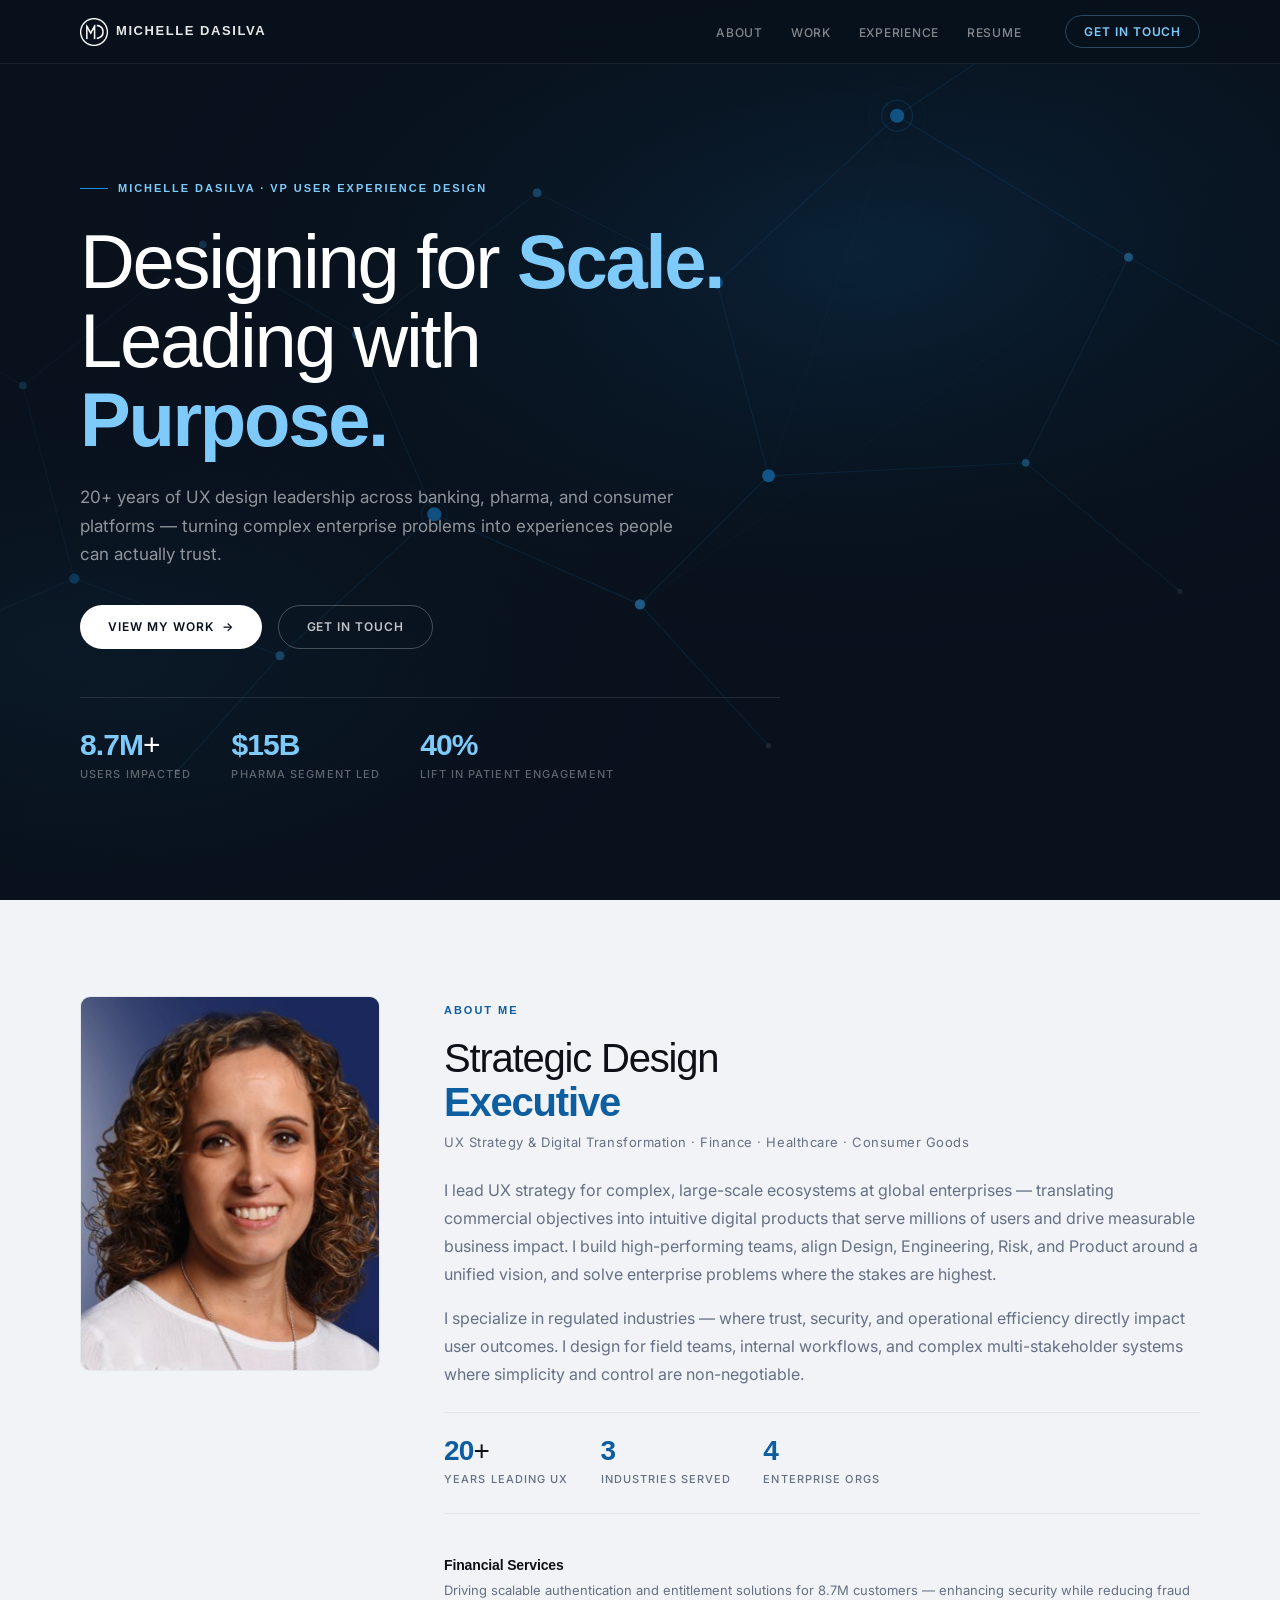
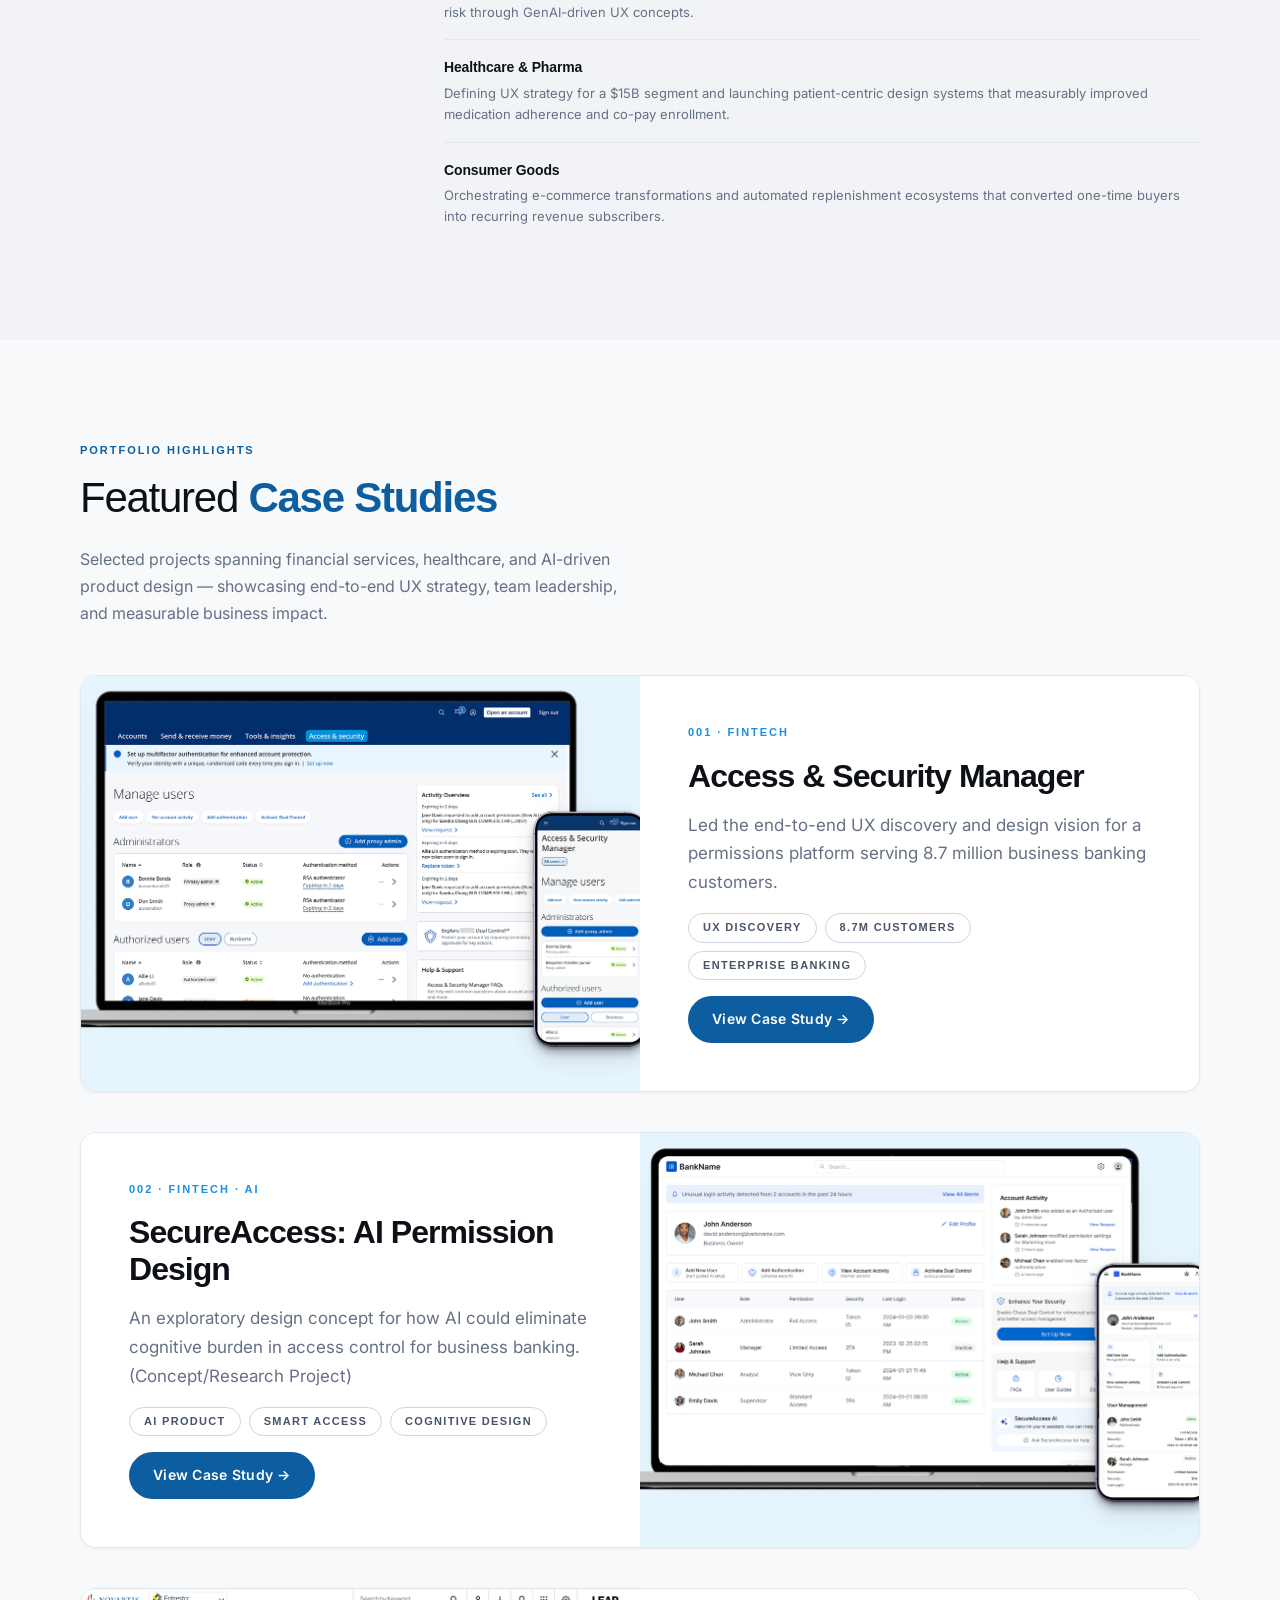
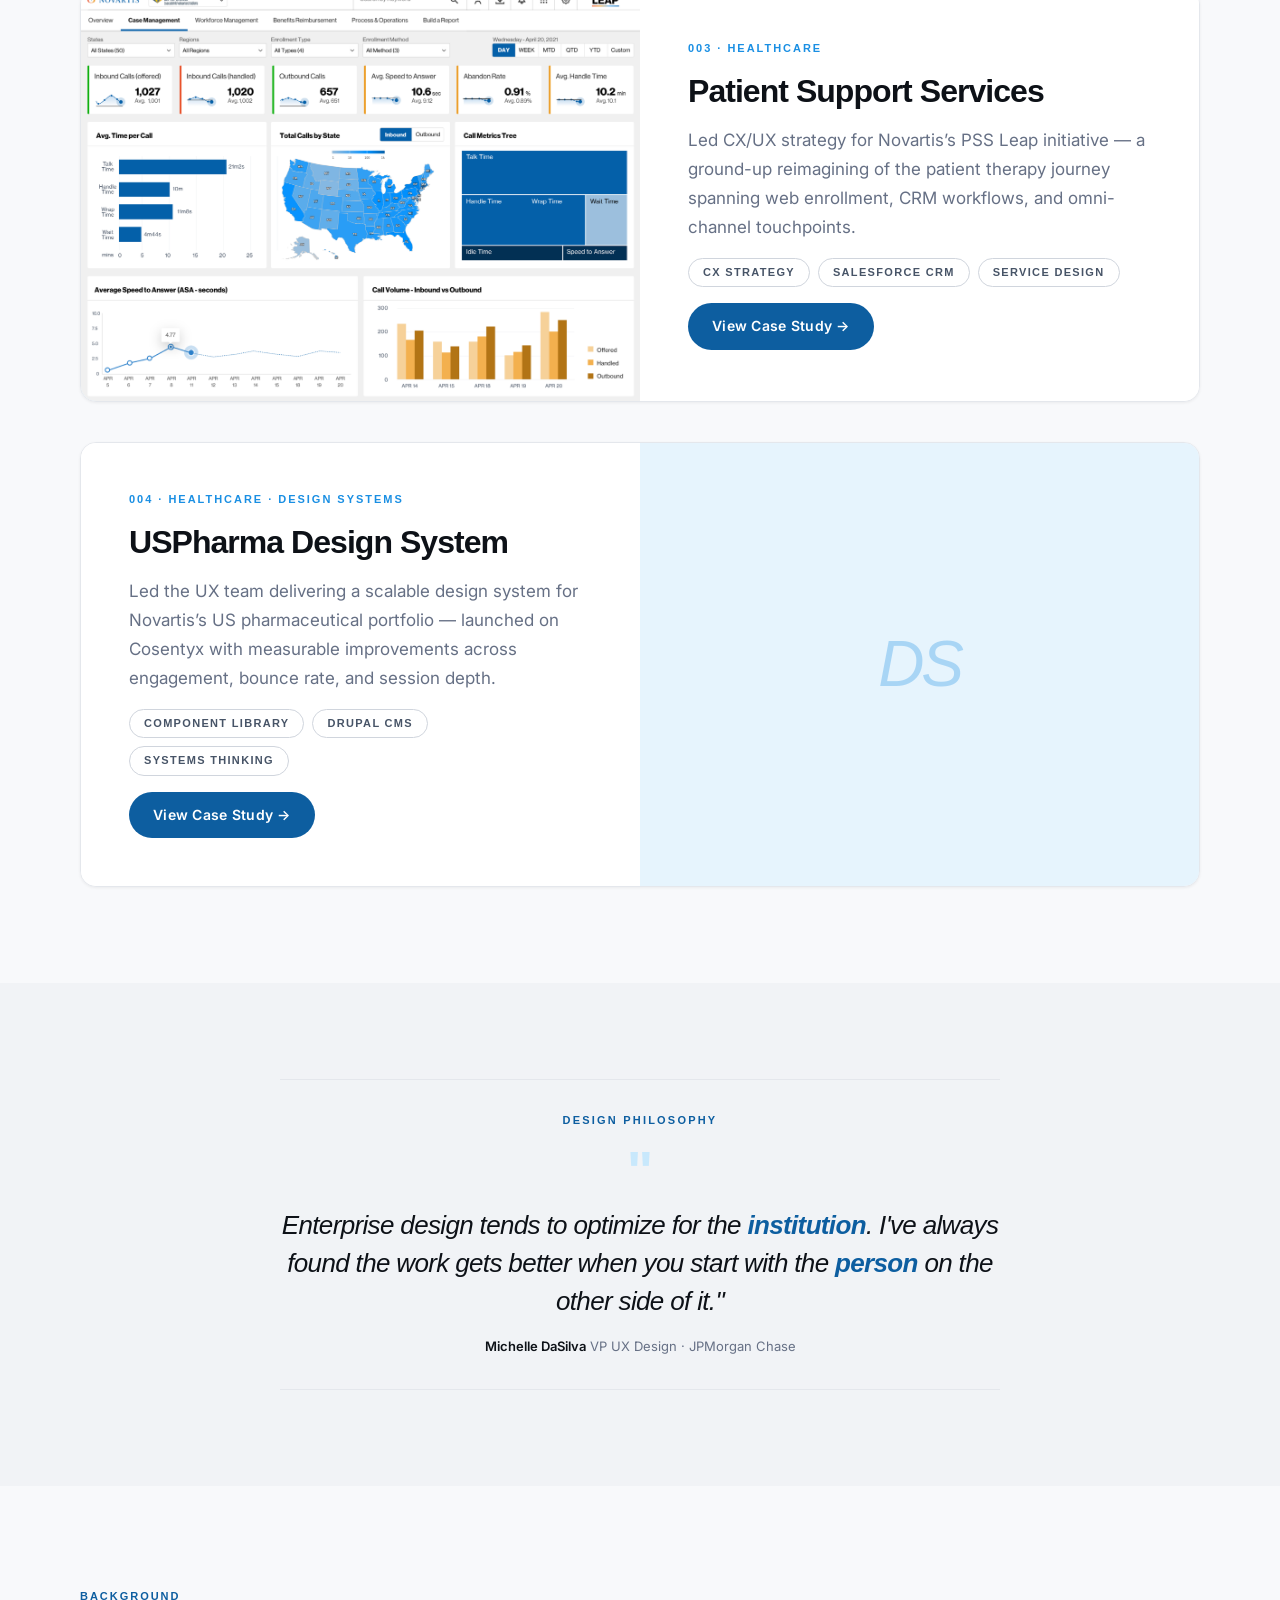
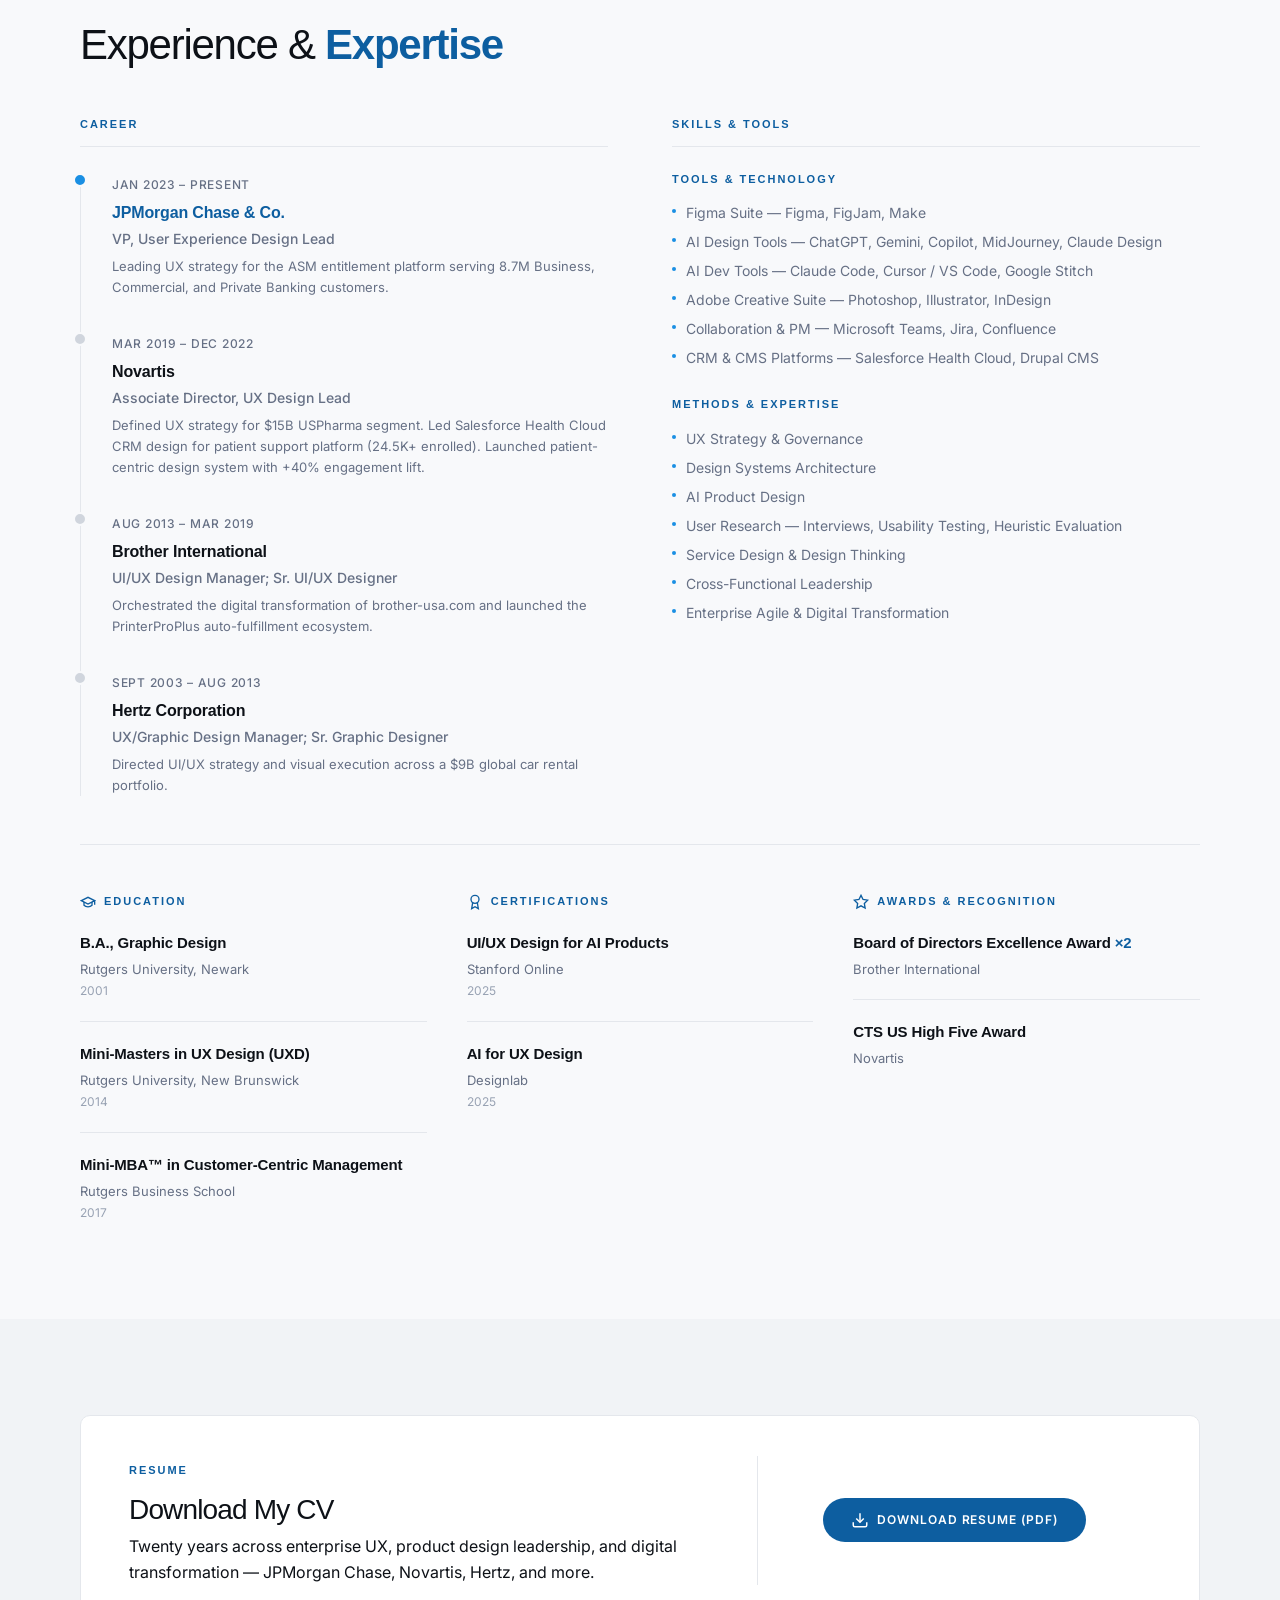
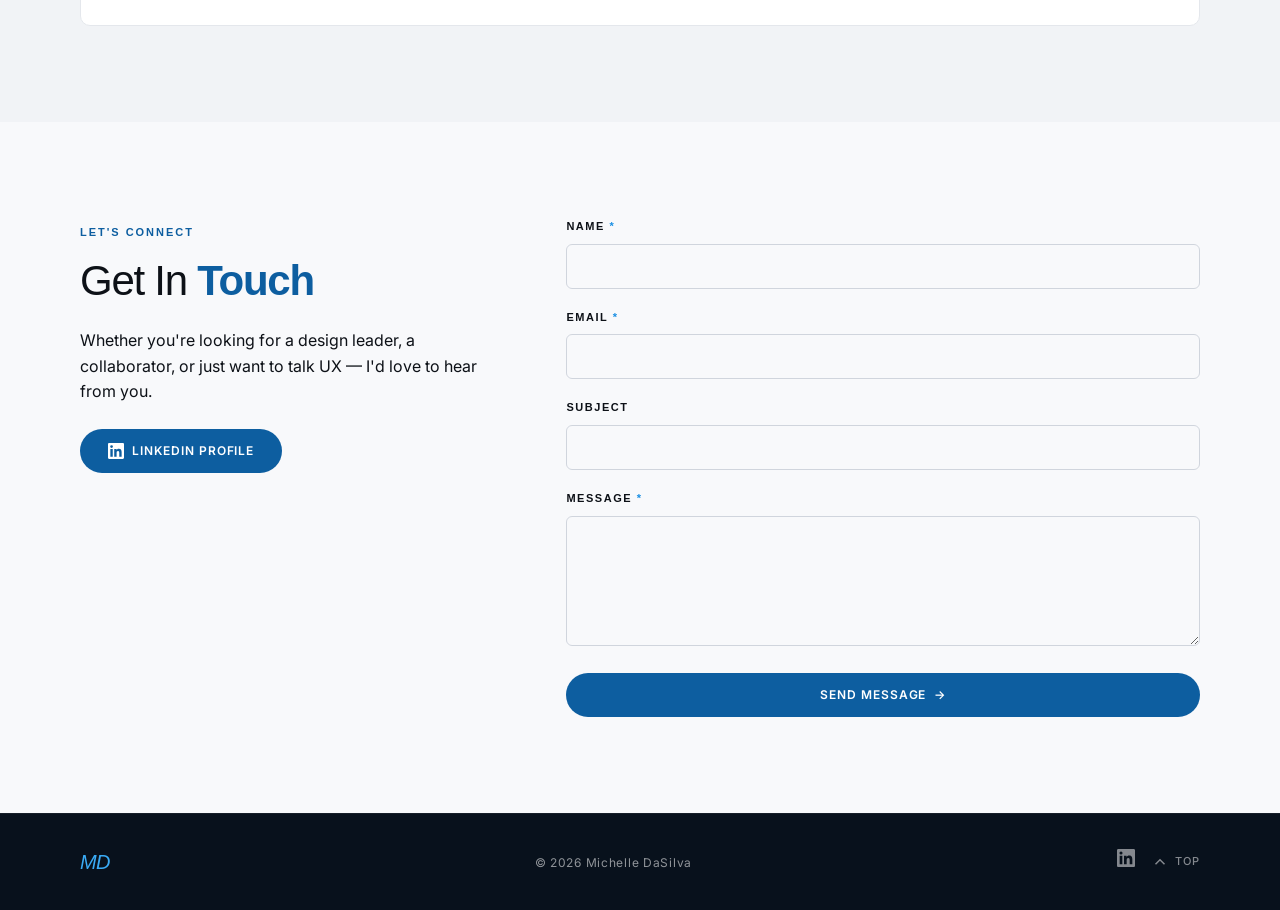
==== commit 1243d67d: "SEO, OG image, and asset updates for mdasilvadesign.com - Updated meta title, description, keywords," ====
--- a/index.html
+++ b/index.html
@@ -4,16 +4,27 @@
   <meta charset="UTF-8" />
   <meta name="viewport" content="width=device-width, initial-scale=1.0" />
   <meta name="theme-color" content="#08111c" />
-  <title>Michelle DaSilva | Strategic Design Executive</title>
-  <meta name="description" content="Michelle DaSilva is a Strategic Design Executive with 20+ years of experience driving digital innovation and UX strategy for global enterprises in Finance, Healthcare, and Consumer Goods." />
-
-  <!-- Open Graph -->
-  <meta property="og:title" content="Michelle DaSilva | Strategic Design Executive" />
-  <meta property="og:description" content="Product Design Leader driving digital innovation & business impact for global enterprises." />
-  <meta property="og:type" content="website" />
-  <link rel="canonical" href="https://michelle-dasilva-portfolio.vercel.app/" />
-  <meta property="og:url" content="https://michelle-dasilva-portfolio.vercel.app/" />
-  <meta property="og:image" content="https://michelle-dasilva-portfolio.vercel.app/assets/images/hero-photo.jpg" />
+  <title>Michelle DaSilva | VP Experience Design | Product Design + AI</title>
+
+  <!-- SEO & Discoverability Meta Tags -->
+  <meta name="description" content="Michelle DaSilva, VP Experience Design. Product design leader specializing in fintech, pharma, and enterprise UX. 20+ years. AI-augmented product design.">
+  <meta name="keywords" content="Product Design, AI Design, Fintech UX, Pharma Digital, Enterprise UX, Design Strategy, UX Leadership, GenAI">
+  <meta name="author" content="Michelle DaSilva">
+
+  <!-- Open Graph Tags (for LinkedIn, Twitter, Facebook sharing) -->
+  <meta property="og:title" content="Michelle DaSilva | VP Experience Design | Product Design + AI">
+  <meta property="og:description" content="Product design leader. Fintech (8.7M+ users). Pharma. Enterprise. AI-augmented UX.">
+  <meta property="og:url" content="https://www.mdasilvadesign.com">
+  <meta property="og:type" content="profile">
+  <meta property="og:image" content="https://www.mdasilvadesign.com/og-image.png">
+
+  <!-- Twitter Card Tags -->
+  <meta name="twitter:card" content="summary_large_image">
+  <meta name="twitter:title" content="Michelle DaSilva | VP Experience Design">
+  <meta name="twitter:description" content="Product design leader in fintech, pharma, enterprise. AI-augmented UX design.">
+
+  <!-- Canonical URL -->
+  <link rel="canonical" href="https://www.mdasilvadesign.com">
 
   <!-- Google Fonts -->
   <link rel="preconnect" href="https://fonts.googleapis.com" />
@@ -23,6 +34,61 @@
   <link href="https://api.fontshare.com/v2/css?f[]=satoshi@300,400,500,700&display=swap" rel="stylesheet" />
 
   <link rel="stylesheet" href="style.css" />
+
+  <!-- JSON-LD Structured Data -->
+  <script type="application/ld+json">
+  {
+    "@context": "https://schema.org",
+    "@type": "Person",
+    "name": "Michelle DaSilva",
+    "jobTitle": "VP, Experience Design Lead",
+    "url": "https://www.mdasilvadesign.com",
+    "image": "https://www.mdasilvadesign.com/headshot.jpg",
+    "sameAs": [
+      "https://www.linkedin.com/in/mdasilva"
+    ],
+    "knowsAbout": [
+      "Product Design",
+      "AI Design",
+      "GenAI UX",
+      "Fintech",
+      "Pharma",
+      "Healthcare Digital",
+      "Enterprise UX",
+      "Design Leadership",
+      "UX Strategy",
+      "Digital Transformation",
+      "User Research",
+      "Design Systems"
+    ],
+    "workLocation": {
+      "@type": "Place",
+      "name": "Whitehouse Station, New Jersey"
+    },
+    "affiliations": [
+      {
+        "@type": "Organization",
+        "name": "JPMorgan Chase & Co.",
+        "jobTitle": "VP, User Experience Design Lead"
+      },
+      {
+        "@type": "Organization",
+        "name": "Novartis",
+        "jobTitle": "Associate Director, UX Design Lead"
+      },
+      {
+        "@type": "Organization",
+        "name": "Brother International",
+        "jobTitle": "UI/UX Design Manager"
+      },
+      {
+        "@type": "Organization",
+        "name": "Hertz Corporation",
+        "jobTitle": "UX/Graphic Design Manager"
+      }
+    ]
+  }
+  </script>
 </head>
 <body>
   <a href="#main-content" class="skip-link">Skip to main content</a>
@@ -137,7 +203,7 @@
       <div class="container">
         <div class="about-grid fade-in">
           <div class="about-photo-wrap-v3">
-            <img src="assets/images/hero-photo.jpg" alt="Michelle DaSilva" loading="lazy"
+            <img src="assets/images/headshot.jpg" alt="Michelle DaSilva" loading="lazy"
               onerror="this.style.display='none';this.nextElementSibling.style.display='flex';" />
             <div class="about-photo-placeholder" style="display:none;">
               <span class="about-photo-initials">MD</span>
@@ -223,8 +289,8 @@
             </div>
             <div class="cs-card__body">
               <div class="cs-card__eyebrow">002 &middot; Fintech &middot; AI</div>
-              <h3 class="cs-card__title">SecureAccess</h3>
-              <p class="cs-card__desc">An AI-powered user permission management system designed to eliminate the cognitive burden of access control for small business owners.</p>
+              <h3 class="cs-card__title">SecureAccess: AI Permission Design</h3>
+              <p class="cs-card__desc">An exploratory design concept for how AI could eliminate cognitive burden in access control for business banking. (Concept/Research Project)</p>
               <div class="cs-card__tags">
                 <span class="cs-tag">AI Product</span>
                 <span class="cs-tag">Smart Access</span>
@@ -451,7 +517,7 @@
             <p>Twenty years across enterprise UX, product design leadership, and digital transformation — JPMorgan Chase, Novartis, Hertz, and more.</p>
           </div>
           <div class="resume-action">
-            <a href="assets/Michelle DaSilva Resume 2026.pdf" class="btn btn--accent" target="_blank" rel="noopener" download>
+            <a href="https://www.mdasilvadesign.com/assets/resume.pdf" class="btn btn--accent" target="_blank" rel="noopener" download>
               <svg width="18" height="18" viewBox="0 0 24 24" fill="none" stroke="currentColor" stroke-width="2" aria-hidden="true"><path d="M21 15v4a2 2 0 0 1-2 2H5a2 2 0 0 1-2-2v-4"/><polyline points="7 10 12 15 17 10"/><line x1="12" y1="15" x2="12" y2="3"/></svg>
               Download Resume (PDF)
             </a>
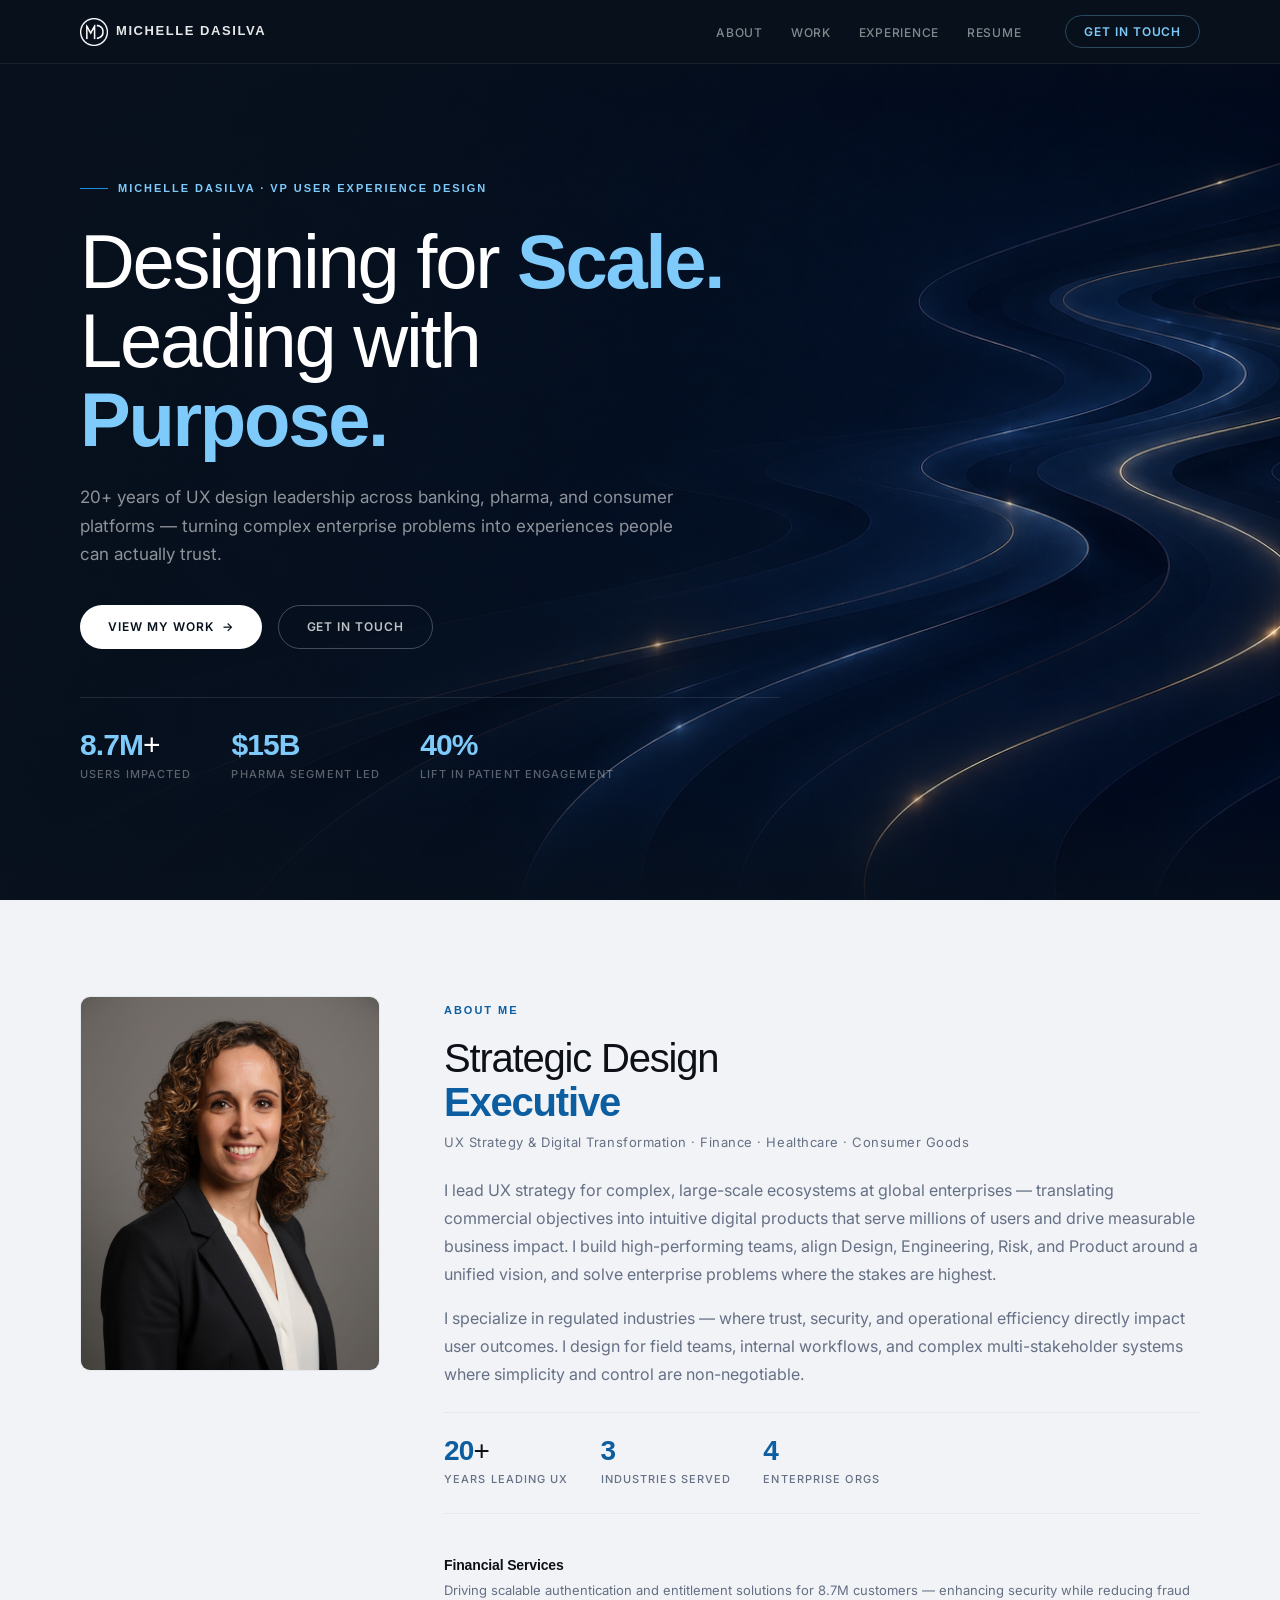
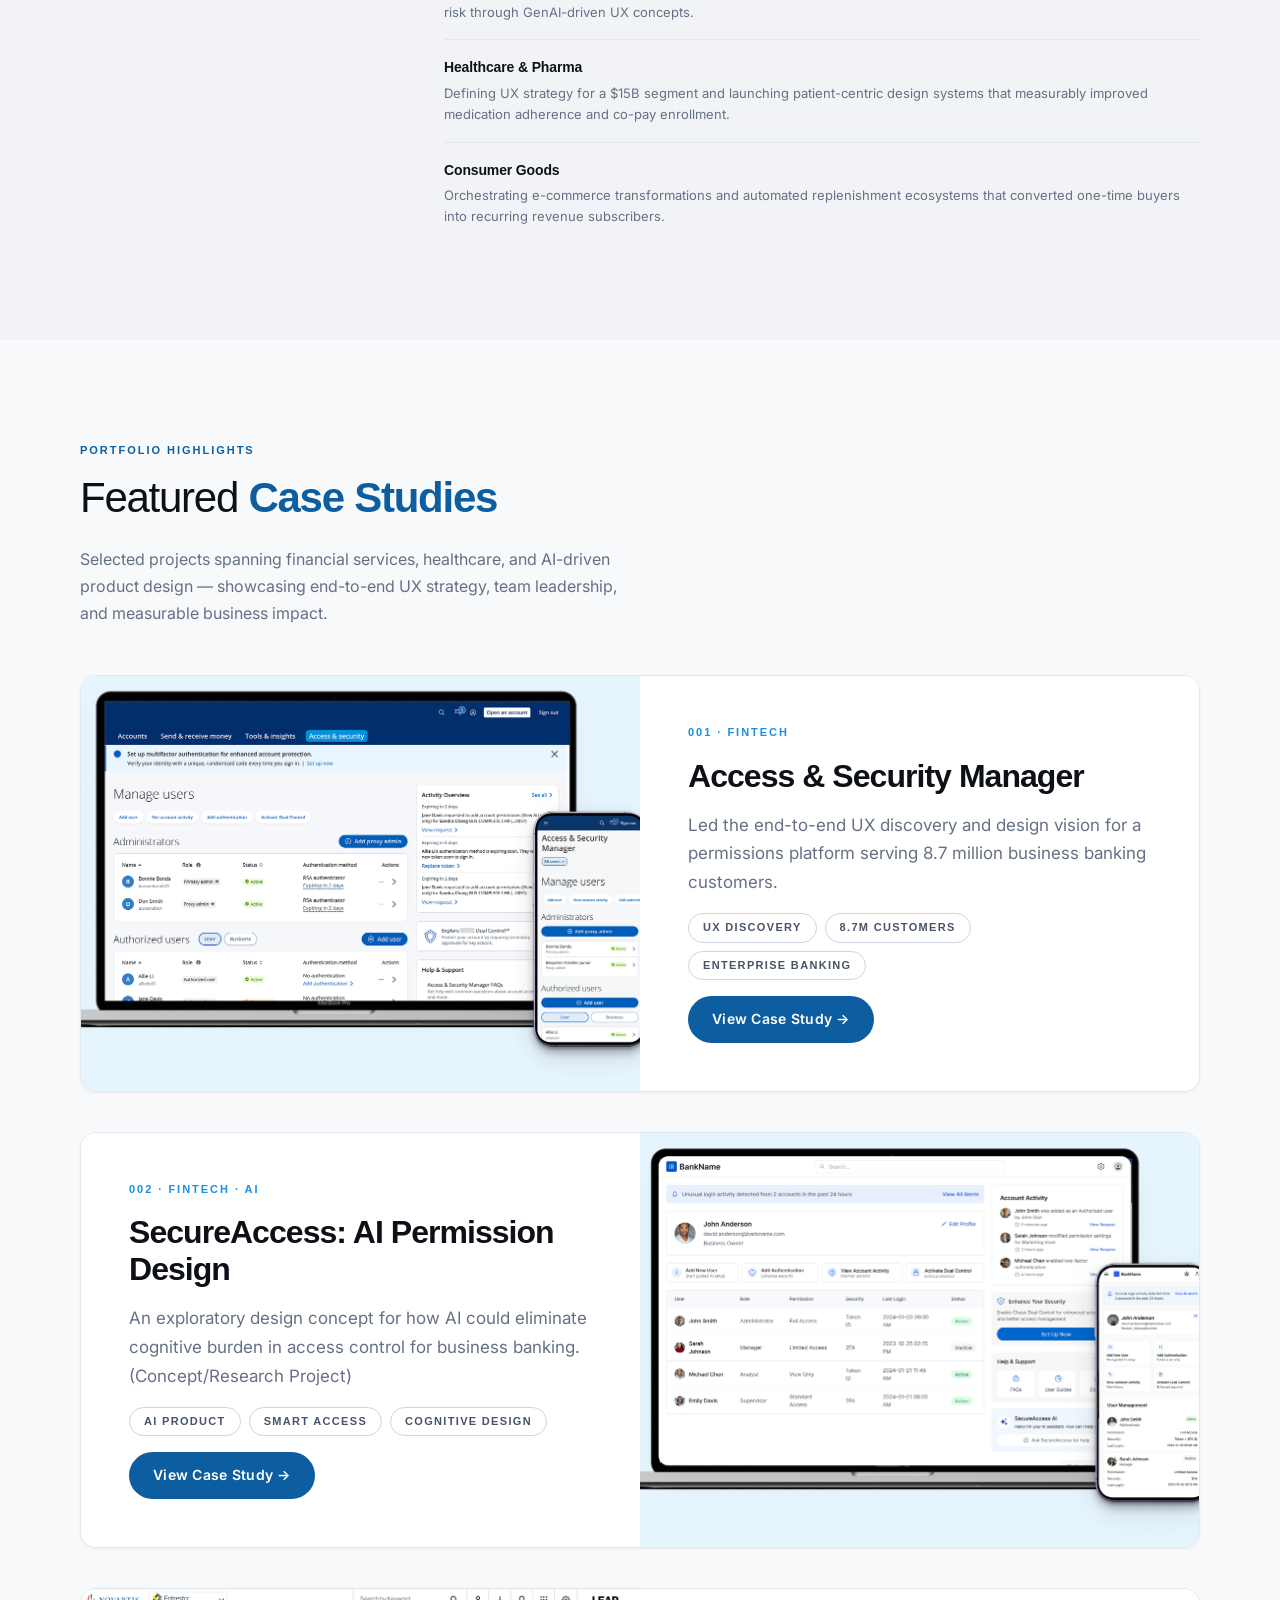
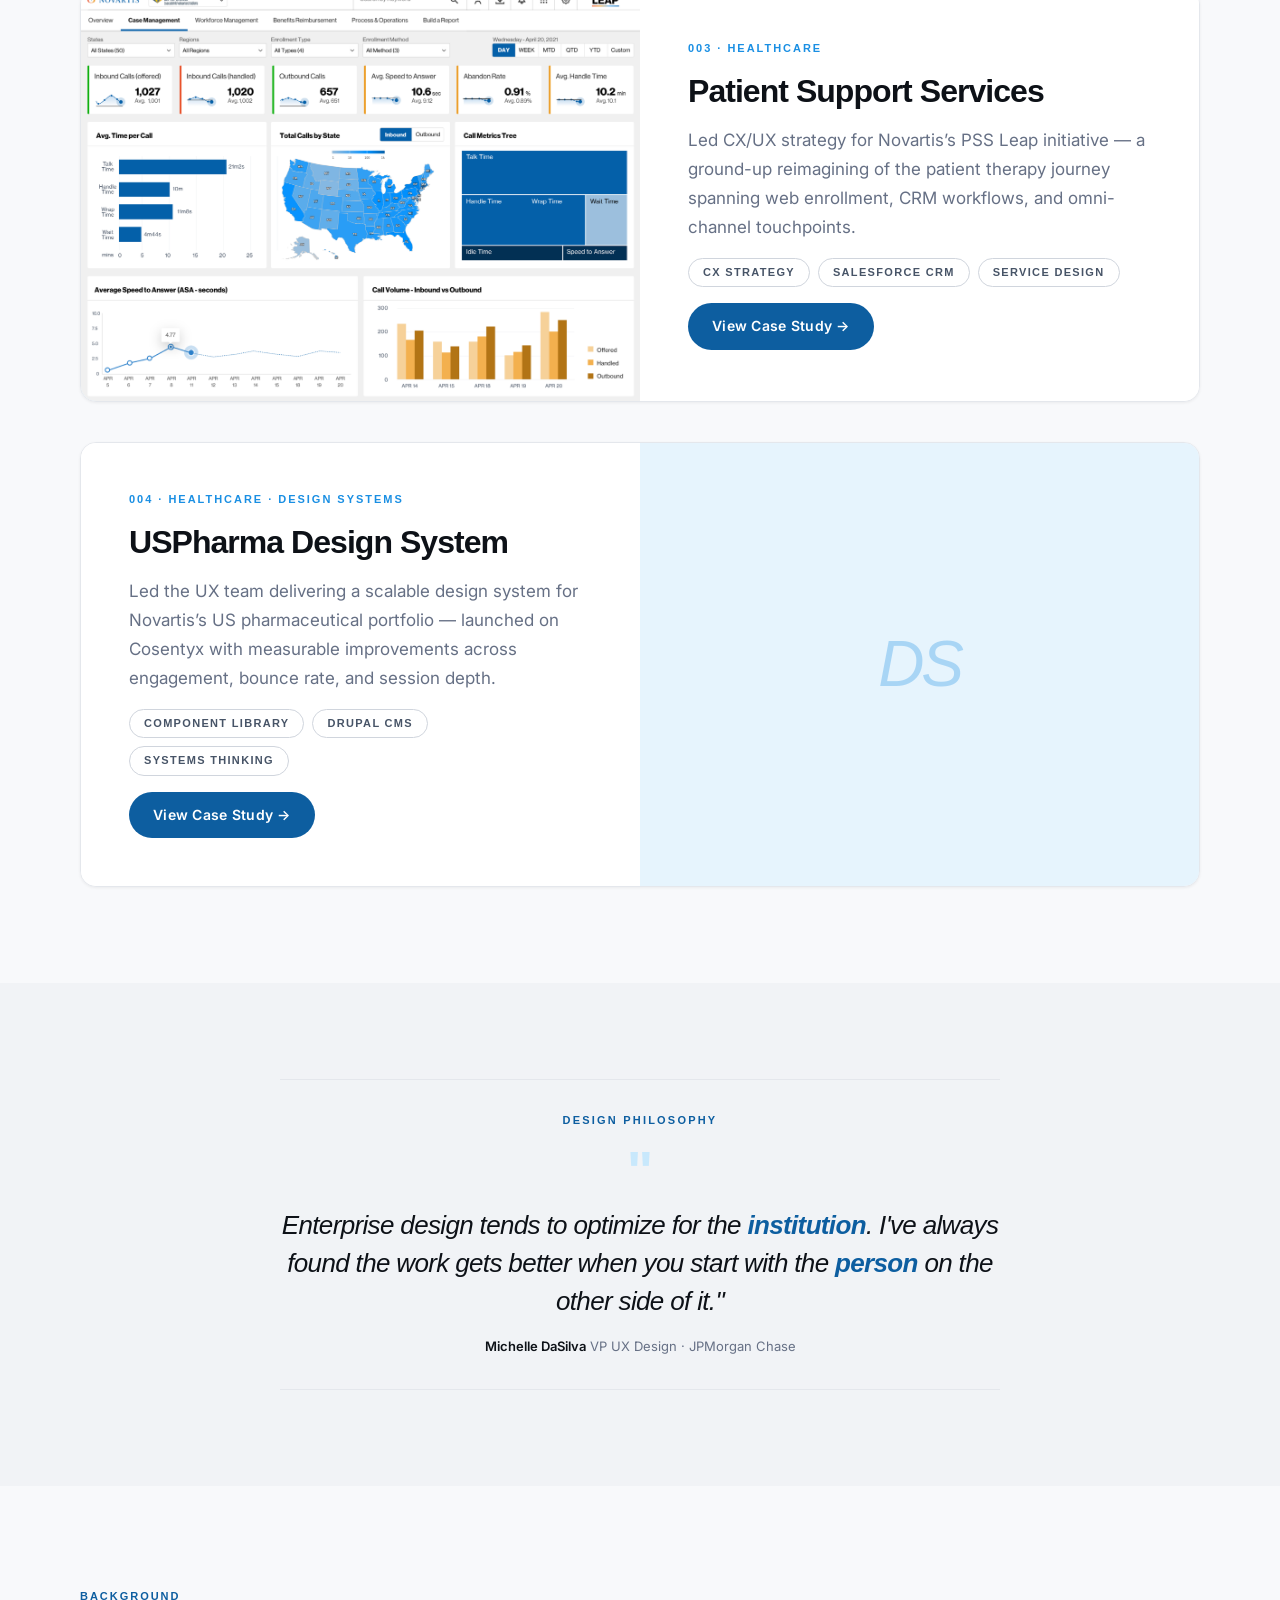
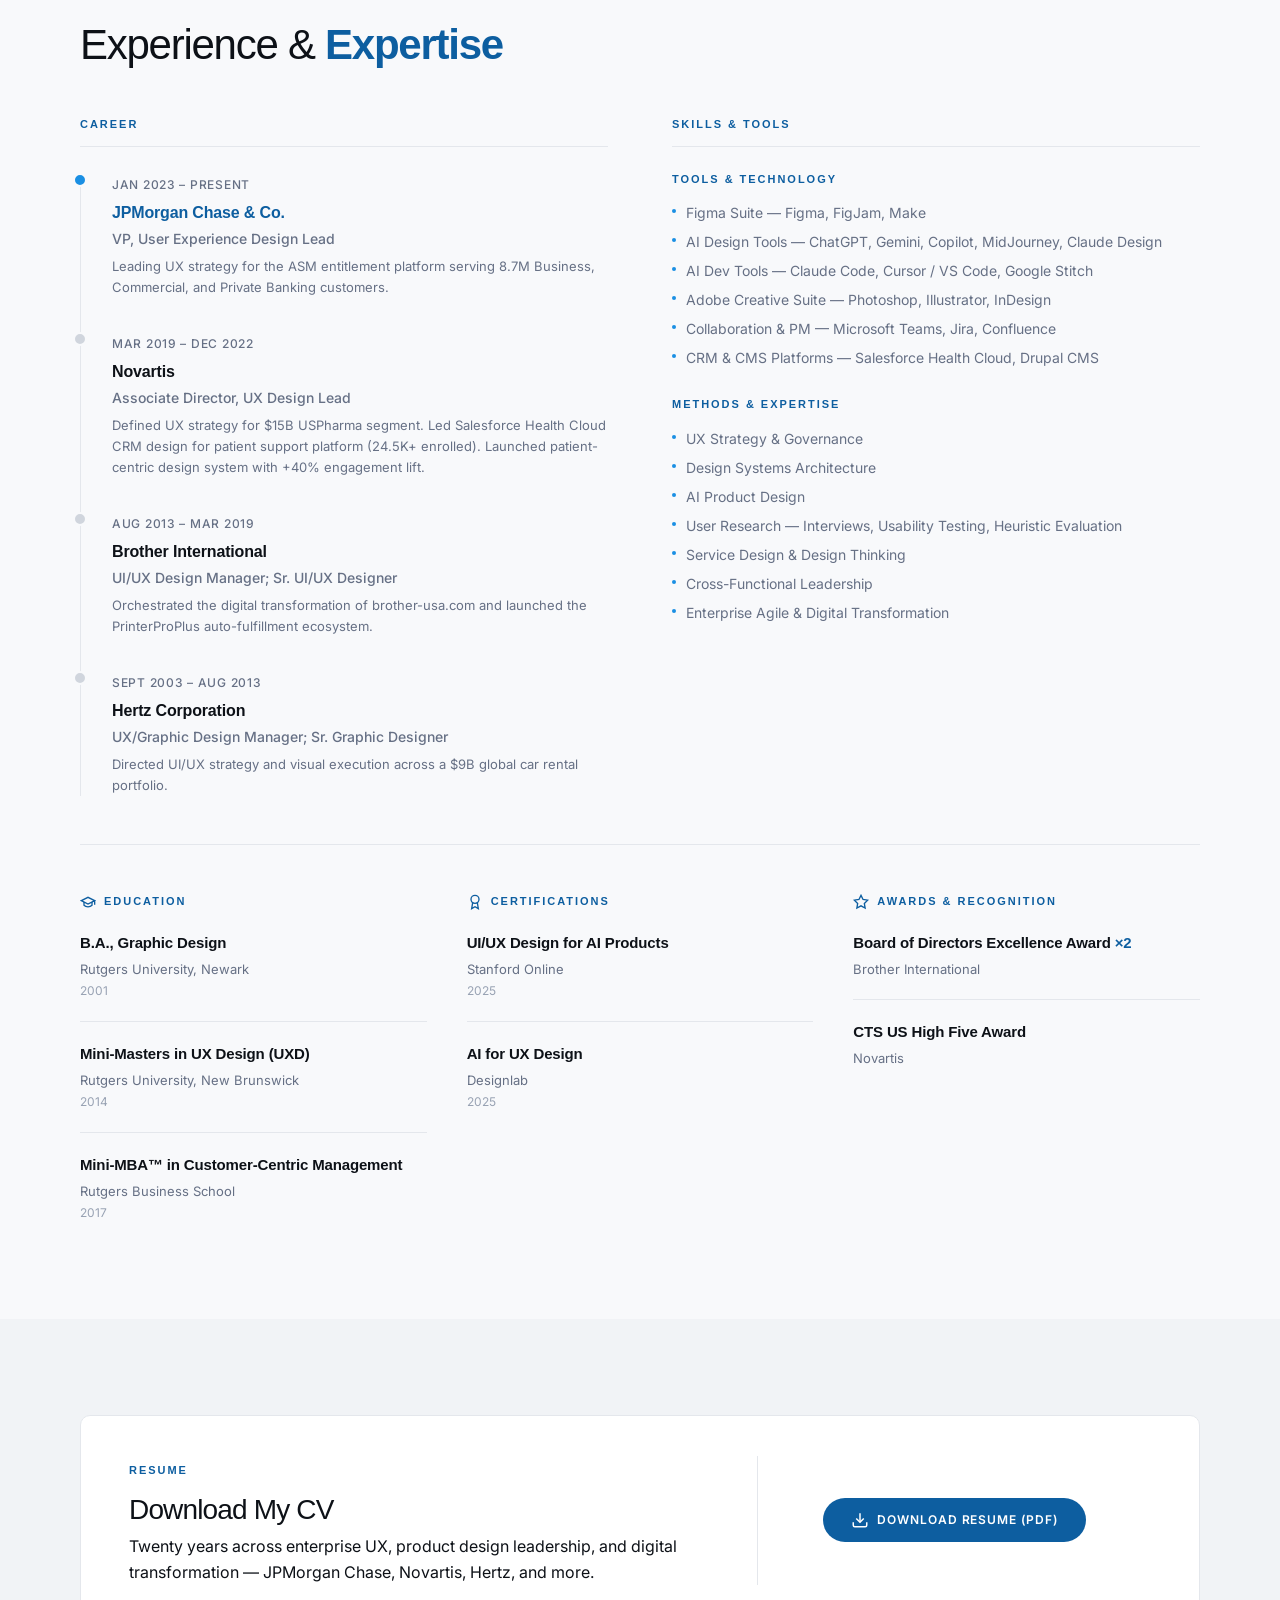
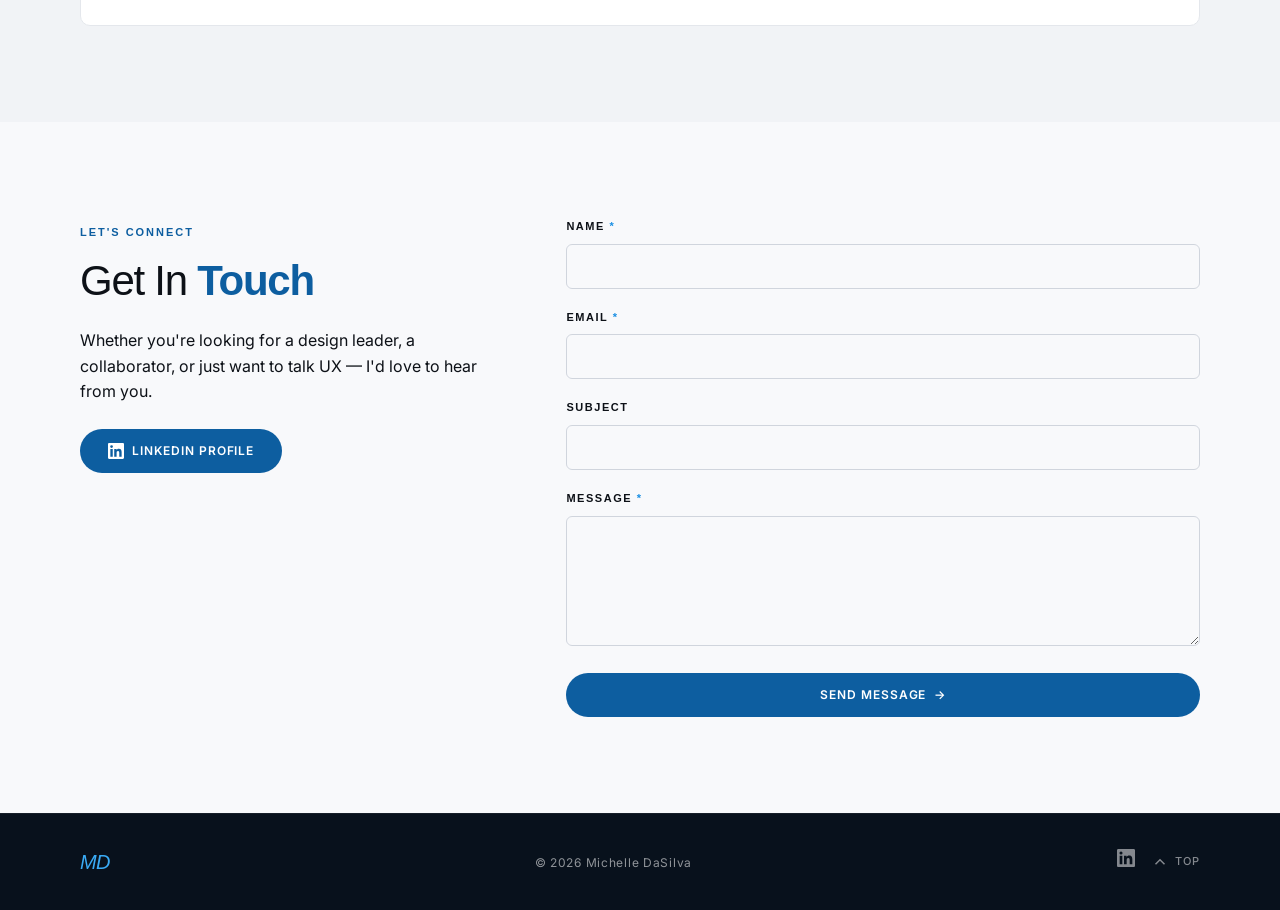
==== commit 6af46fd5: "Add new case study images and update layouts across pages Adds images for ASM, journey map, PSS, Sec" ====
--- a/index.html
+++ b/index.html
@@ -22,6 +22,7 @@
   <meta name="twitter:card" content="summary_large_image">
   <meta name="twitter:title" content="Michelle DaSilva | VP Experience Design">
   <meta name="twitter:description" content="Product design leader in fintech, pharma, enterprise. AI-augmented UX design.">
+  <meta name="twitter:image" content="https://www.mdasilvadesign.com/og-image.png">
 
   <!-- Canonical URL -->
   <link rel="canonical" href="https://www.mdasilvadesign.com">
@@ -45,7 +46,7 @@
     "url": "https://www.mdasilvadesign.com",
     "image": "https://www.mdasilvadesign.com/headshot.jpg",
     "sameAs": [
-      "https://www.linkedin.com/in/mdasilva"
+      "https://www.linkedin.com/in/michelle-dasilva/"
     ],
     "knowsAbout": [
       "Product Design",
@@ -65,28 +66,29 @@
       "@type": "Place",
       "name": "Whitehouse Station, New Jersey"
     },
-    "affiliations": [
-      {
-        "@type": "Organization",
-        "name": "JPMorgan Chase & Co.",
-        "jobTitle": "VP, User Experience Design Lead"
-      },
-      {
-        "@type": "Organization",
-        "name": "Novartis",
-        "jobTitle": "Associate Director, UX Design Lead"
-      },
-      {
-        "@type": "Organization",
-        "name": "Brother International",
-        "jobTitle": "UI/UX Design Manager"
-      },
-      {
-        "@type": "Organization",
-        "name": "Hertz Corporation",
-        "jobTitle": "UX/Graphic Design Manager"
-      }
+    "worksFor": {
+      "@type": "Organization",
+      "name": "JPMorgan Chase & Co."
+    },
+    "alumniOf": [
+      {"@type": "Organization", "name": "Novartis"},
+      {"@type": "Organization", "name": "Brother International"},
+      {"@type": "Organization", "name": "Hertz Corporation"}
     ]
+  }
+  </script>
+
+  <script type="application/ld+json">
+  {
+    "@context": "https://schema.org",
+    "@type": "WebSite",
+    "name": "Michelle DaSilva — VP Experience Design",
+    "url": "https://www.mdasilvadesign.com",
+    "description": "Portfolio of Michelle DaSilva, VP Experience Design — product design leadership across fintech, pharma, and enterprise.",
+    "author": {
+      "@type": "Person",
+      "name": "Michelle DaSilva"
+    }
   }
   </script>
 </head>
@@ -124,53 +126,9 @@
 
     <!-- Hero -->
     <section id="hero" class="hero">
-      <svg class="hero-bg-canvas" viewBox="0 0 1400 700" xmlns="http://www.w3.org/2000/svg" preserveAspectRatio="xMidYMid slice" aria-hidden="true">
-        <defs>
-          <radialGradient id="ng1" cx="62%" cy="28%" r="48%"><stop offset="0%" stop-color="#1A8FE3" stop-opacity="0.22"/><stop offset="100%" stop-color="#08111c" stop-opacity="0"/></radialGradient>
-          <radialGradient id="ng2" cx="18%" cy="72%" r="38%"><stop offset="0%" stop-color="#3AABF5" stop-opacity="0.12"/><stop offset="100%" stop-color="#08111c" stop-opacity="0"/></radialGradient>
-        </defs>
-        <rect width="1400" height="700" fill="#08111c"/>
-        <rect width="1400" height="700" fill="url(#ng1)"/>
-        <rect width="1400" height="700" fill="url(#ng2)"/>
-        <g stroke="#1A8FE3" stroke-opacity="0.2" stroke-width="0.8" fill="none">
-          <line x1="900" y1="90" x2="1080" y2="200"/><line x1="900" y1="90" x2="760" y2="220"/><line x1="900" y1="90" x2="990" y2="30"/>
-          <line x1="1080" y1="200" x2="1000" y2="360"/><line x1="1080" y1="200" x2="1200" y2="270"/>
-          <line x1="760" y1="220" x2="620" y2="150"/><line x1="760" y1="220" x2="800" y2="370"/>
-          <line x1="800" y1="370" x2="1000" y2="360"/><line x1="800" y1="370" x2="700" y2="470"/>
-          <line x1="620" y1="150" x2="480" y2="260"/>
-          <line x1="480" y1="260" x2="360" y2="190"/><line x1="480" y1="260" x2="540" y2="400"/>
-          <line x1="540" y1="400" x2="700" y2="470"/><line x1="540" y1="400" x2="420" y2="510"/>
-          <line x1="360" y1="190" x2="220" y2="300"/>
-          <line x1="220" y1="300" x2="120" y2="240"/><line x1="220" y1="300" x2="260" y2="450"/>
-          <line x1="260" y1="450" x2="420" y2="510"/><line x1="260" y1="450" x2="120" y2="510"/>
-          <line x1="1200" y1="270" x2="1320" y2="340"/><line x1="1000" y1="360" x2="1120" y2="460"/>
-          <line x1="700" y1="470" x2="800" y2="580"/><line x1="420" y1="510" x2="340" y2="600"/>
-        </g>
-        <g stroke="#3AABF5" stroke-opacity="0.07" stroke-width="0.5" fill="none">
-          <line x1="900" y1="90" x2="800" y2="370"/><line x1="480" y1="260" x2="260" y2="450"/>
-          <line x1="360" y1="190" x2="540" y2="400"/><line x1="1080" y1="200" x2="700" y2="470"/>
-        </g>
-        <g fill="#1A8FE3">
-          <circle cx="900" cy="90" r="5.5" opacity="0.9"/><circle cx="760" cy="220" r="4.5" opacity="0.8"/>
-          <circle cx="800" cy="370" r="5" opacity="0.85"/><circle cx="480" cy="260" r="4" opacity="0.75"/>
-          <circle cx="540" cy="400" r="5.5" opacity="0.9"/><circle cx="260" cy="450" r="4" opacity="0.7"/>
-        </g>
-        <g fill="#3AABF5">
-          <circle cx="1080" cy="200" r="3.5" opacity="0.7"/><circle cx="1000" cy="360" r="3" opacity="0.65"/>
-          <circle cx="620" cy="150" r="3.5" opacity="0.7"/><circle cx="700" cy="470" r="4" opacity="0.75"/>
-          <circle cx="360" cy="190" r="3" opacity="0.65"/><circle cx="420" cy="510" r="3.5" opacity="0.6"/>
-          <circle cx="220" cy="300" r="3" opacity="0.6"/>
-        </g>
-        <g fill="#ffffff" opacity="0.18">
-          <circle cx="990" cy="30" r="2"/><circle cx="1200" cy="270" r="2"/><circle cx="1320" cy="340" r="2"/>
-          <circle cx="1120" cy="460" r="2"/><circle cx="800" cy="580" r="2"/><circle cx="340" cy="600" r="2"/>
-          <circle cx="120" cy="240" r="2"/><circle cx="120" cy="510" r="2"/>
-        </g>
-        <circle cx="900" cy="90" r="12" fill="none" stroke="#1A8FE3" stroke-width="1" opacity="0.28"/>
-        <circle cx="900" cy="90" r="22" fill="none" stroke="#1A8FE3" stroke-width="0.5" opacity="0.1"/>
-        <circle cx="540" cy="400" r="10" fill="none" stroke="#1A8FE3" stroke-width="0.75" opacity="0.22"/>
-      </svg>
+      <div class="hero-bg-photo" aria-hidden="true"></div>
       <div class="hero-bg-overlay" aria-hidden="true"></div>
+      <div class="hero-bg-vignette" aria-hidden="true"></div>
       <div class="hero-centered container">
         <div class="hero-content fade-in">
           <p class="hero-eyebrow">Michelle DaSilva · VP User Experience Design</p>
--- a/style.css
+++ b/style.css
@@ -323,11 +323,29 @@
   padding-top: var(--nav-height);
 }
 
-.hero-bg-canvas { position: absolute; inset: 0; width: 100%; height: 100%; }
+.hero-bg-photo {
+  position: absolute; inset: 0;
+  background-image: url('assets/images/journey map2.png');
+  background-size: cover;
+  background-position: 75% center;
+  background-repeat: no-repeat;
+}
 
 .hero-bg-overlay {
   position: absolute; inset: 0;
-  background: linear-gradient(135deg, rgba(8,17,28,.88) 0%, rgba(8,17,28,.35) 55%, rgba(8,17,28,.78) 100%);
+  background: linear-gradient(
+    100deg,
+    rgba(8,17,28,.90) 0%,
+    rgba(8,17,28,.68) 28%,
+    rgba(8,17,28,.30) 52%,
+    rgba(8,17,28,.10) 75%,
+    rgba(8,17,28,.05) 100%
+  );
+}
+
+.hero-bg-vignette {
+  position: absolute; inset: 0;
+  background: linear-gradient(to bottom, rgba(8,17,28,.55) 0%, transparent 12%, transparent 88%, rgba(8,17,28,.65) 100%);
 }
 
 .hero-centered { position: relative; z-index: 2; width: 100%; }
@@ -398,7 +416,7 @@
   overflow: hidden; aspect-ratio: 4/5;
   background: var(--surface); border: 1px solid var(--border);
 }
-.about-photo-wrap-v3 img { width: 100%; height: 100%; object-fit: cover; }
+.about-photo-wrap-v3 img { width: 100%; height: 100%; object-fit: cover; object-position: center 20%; }
 .about-photo-placeholder {
   width: 100%; height: 100%;
   display: flex; align-items: center; justify-content: center;
@@ -793,7 +811,27 @@
   position: relative;
   overflow: hidden;
 }
-.cs-hero-bg-canvas { position: absolute; inset: 0; width: 100%; height: 100%; }
+.cs-hero-bg-photo {
+  position: absolute; inset: 0;
+  background-size: cover;
+  background-position: 70% center;
+  background-repeat: no-repeat;
+}
+.cs-hero-bg-overlay {
+  position: absolute; inset: 0;
+  background: linear-gradient(
+    100deg,
+    rgba(8,17,28,.92) 0%,
+    rgba(8,17,28,.72) 30%,
+    rgba(8,17,28,.35) 55%,
+    rgba(8,17,28,.12) 78%,
+    rgba(8,17,28,.06) 100%
+  );
+}
+.cs-hero-bg-vignette {
+  position: absolute; inset: 0;
+  background: linear-gradient(to bottom, rgba(8,17,28,.5) 0%, transparent 10%, transparent 90%, rgba(8,17,28,.6) 100%);
+}
 .cs-hero > .container { position: relative; z-index: 2; }
 .cs-hero__top { display: flex; align-items: center; justify-content: space-between; margin-bottom: 1.75rem; }
 .cs-hero__eyebrow {
@@ -809,9 +847,10 @@
 }
 .cs-hero__title strong { font-weight: 700; color: var(--blue-400); }
 .cs-hero__main { display: grid; grid-template-columns: 1fr 280px; gap: 3rem; align-items: start; margin-bottom: 2.5rem; }
-.cs-hero__lede { font-size: clamp(1rem, 1.8vw, 1.125rem); line-height: 1.72; color: rgba(255,255,255,.6); }
+.cs-hero__lede { font-size: clamp(1rem, 1.8vw, 1.125rem); line-height: 1.72; color: rgba(255,255,255,.6); max-width: 52ch; text-wrap: pretty; }
 .cs-hero__panel {
-  background: rgba(255,255,255,.05); border: 1px solid rgba(255,255,255,.1);
+  background: rgba(8,17,28,.55); border: 1px solid rgba(255,255,255,.14);
+  backdrop-filter: blur(12px); -webkit-backdrop-filter: blur(12px);
   border-radius: var(--radius-lg); padding: 1.75rem;
   display: flex; flex-direction: column; gap: .75rem;
 }
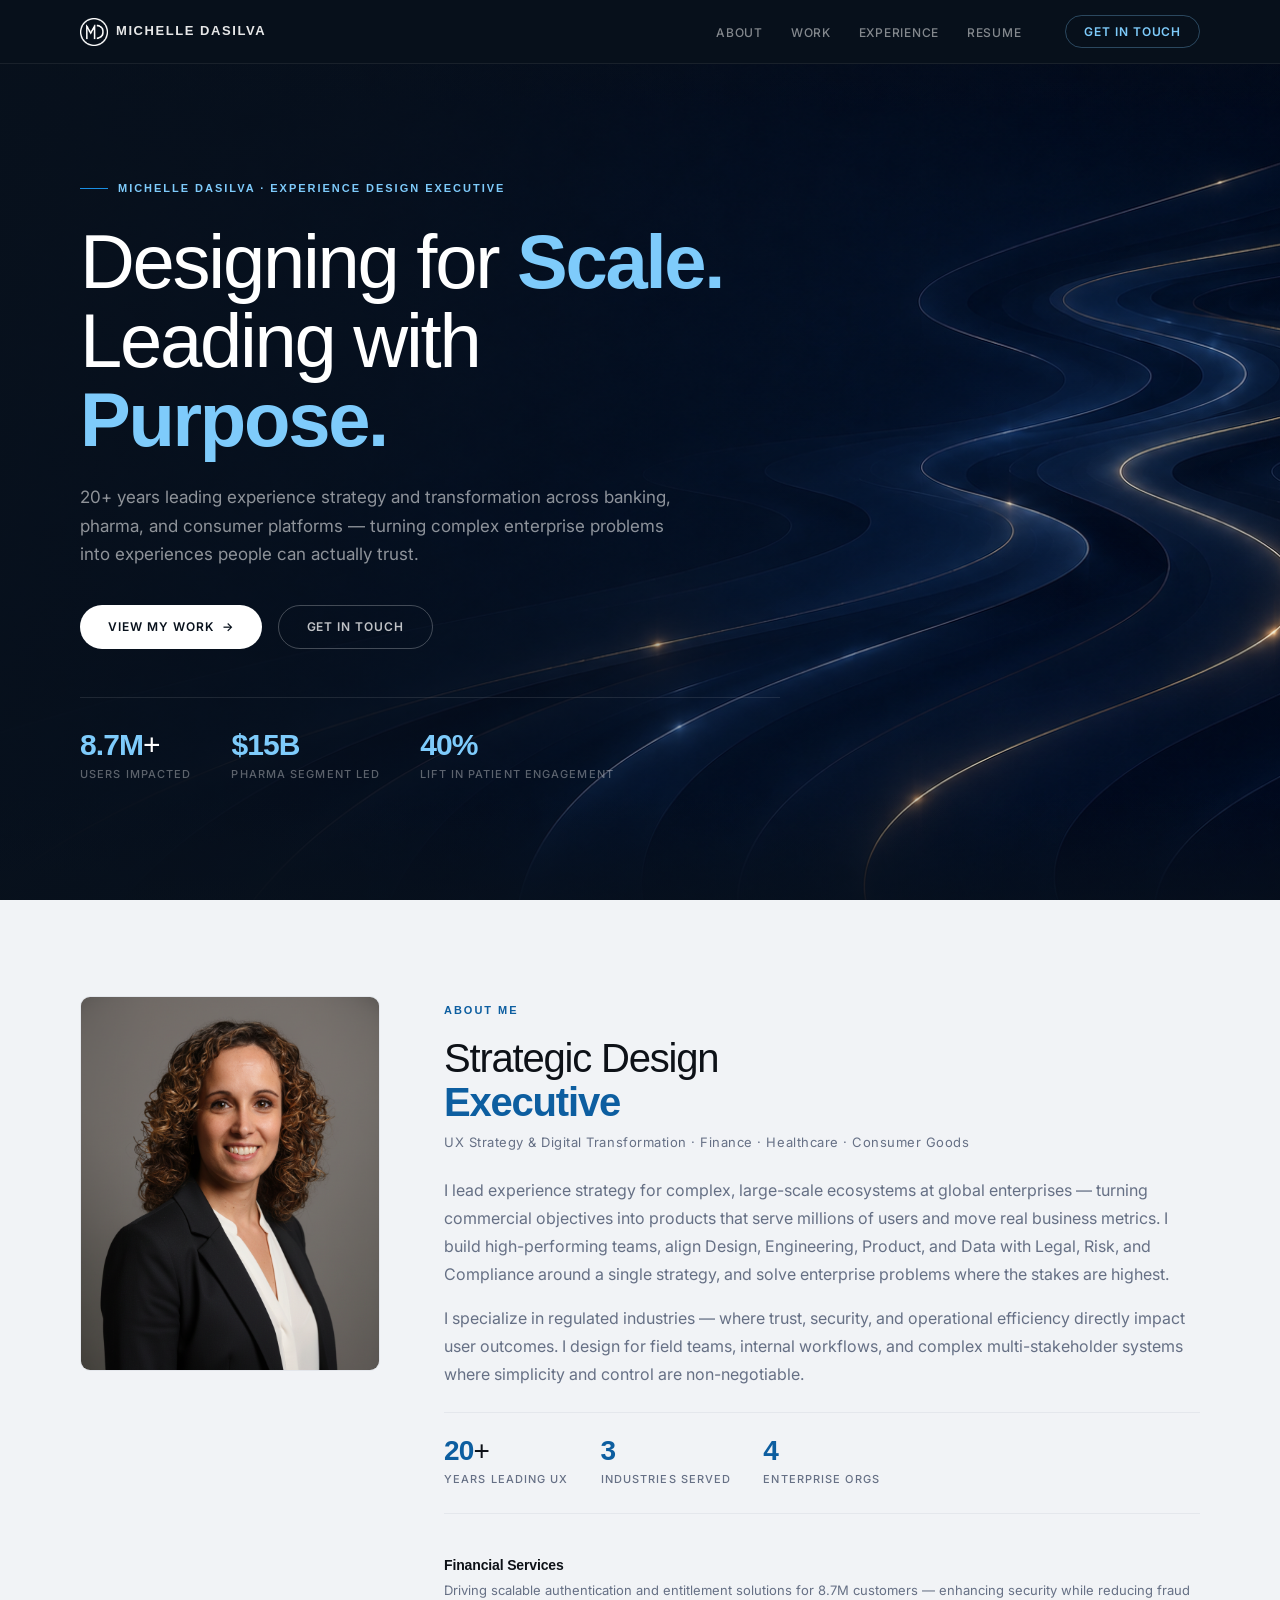
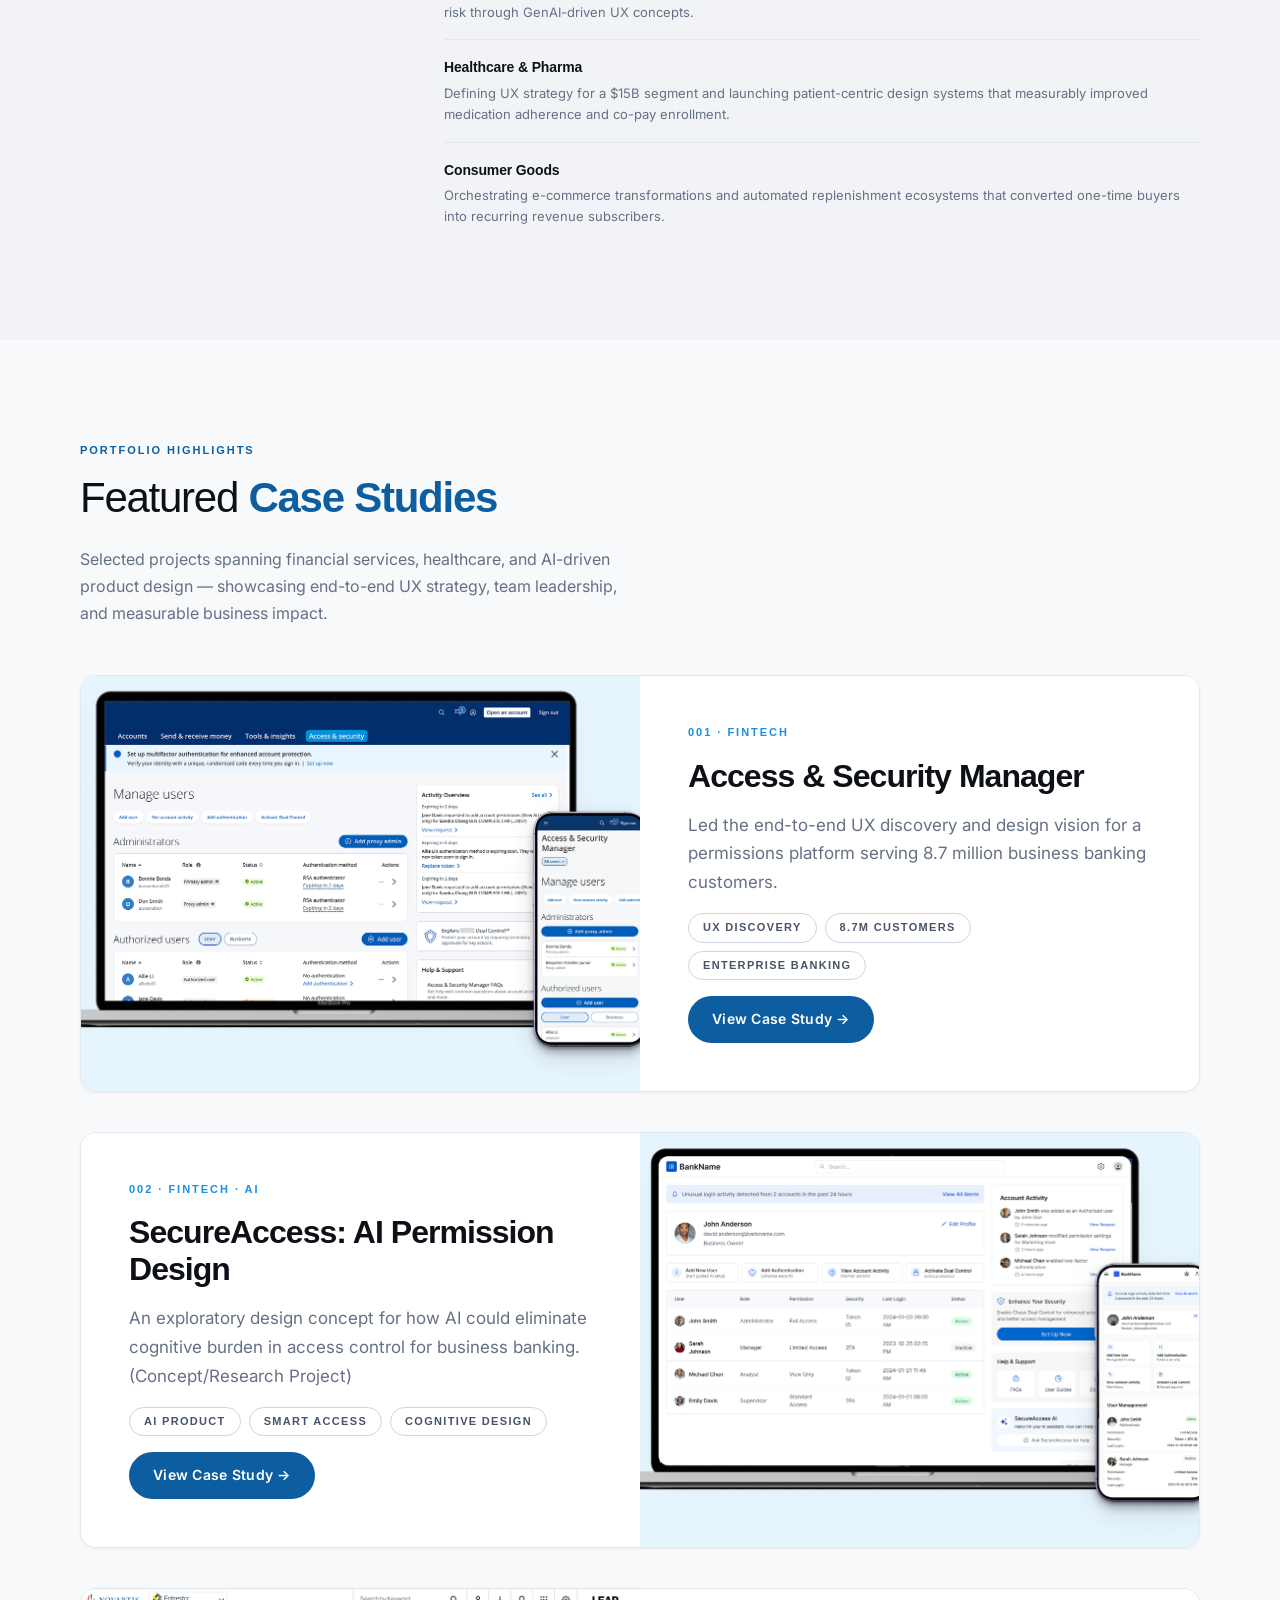
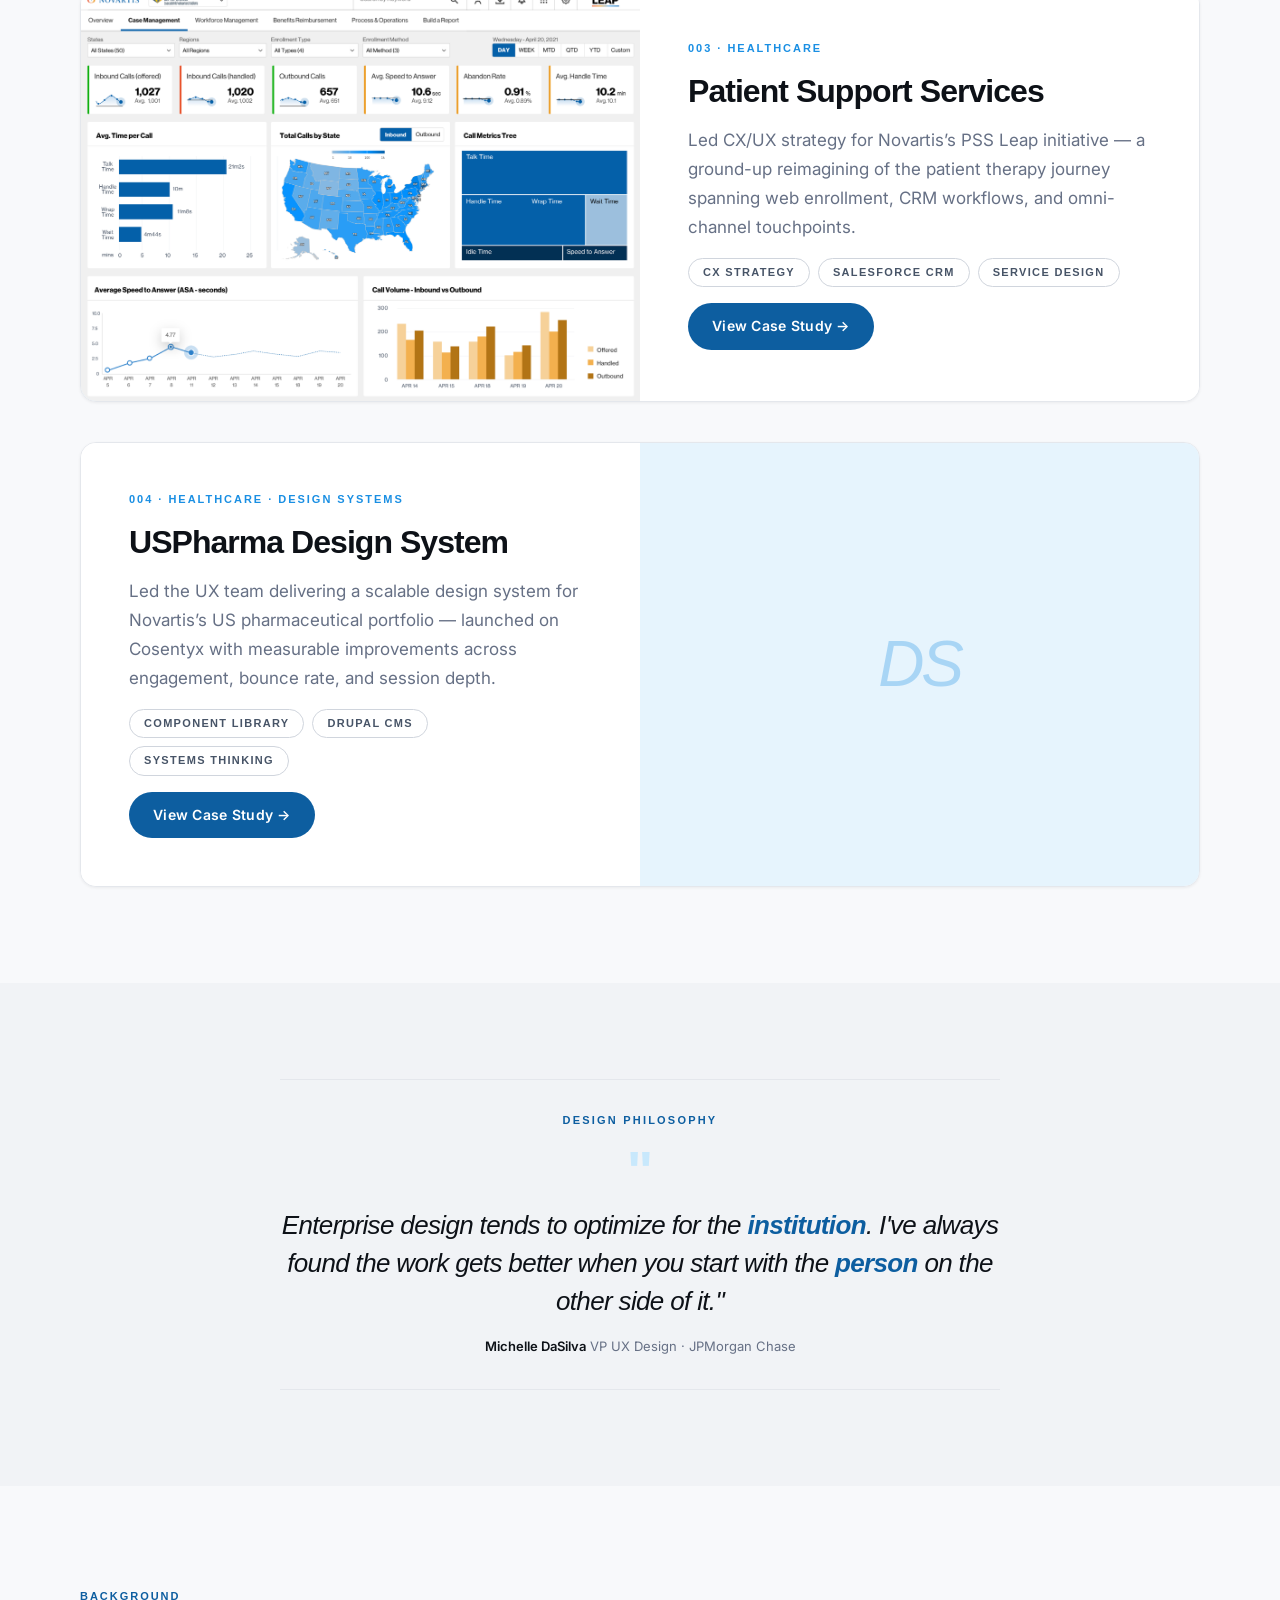
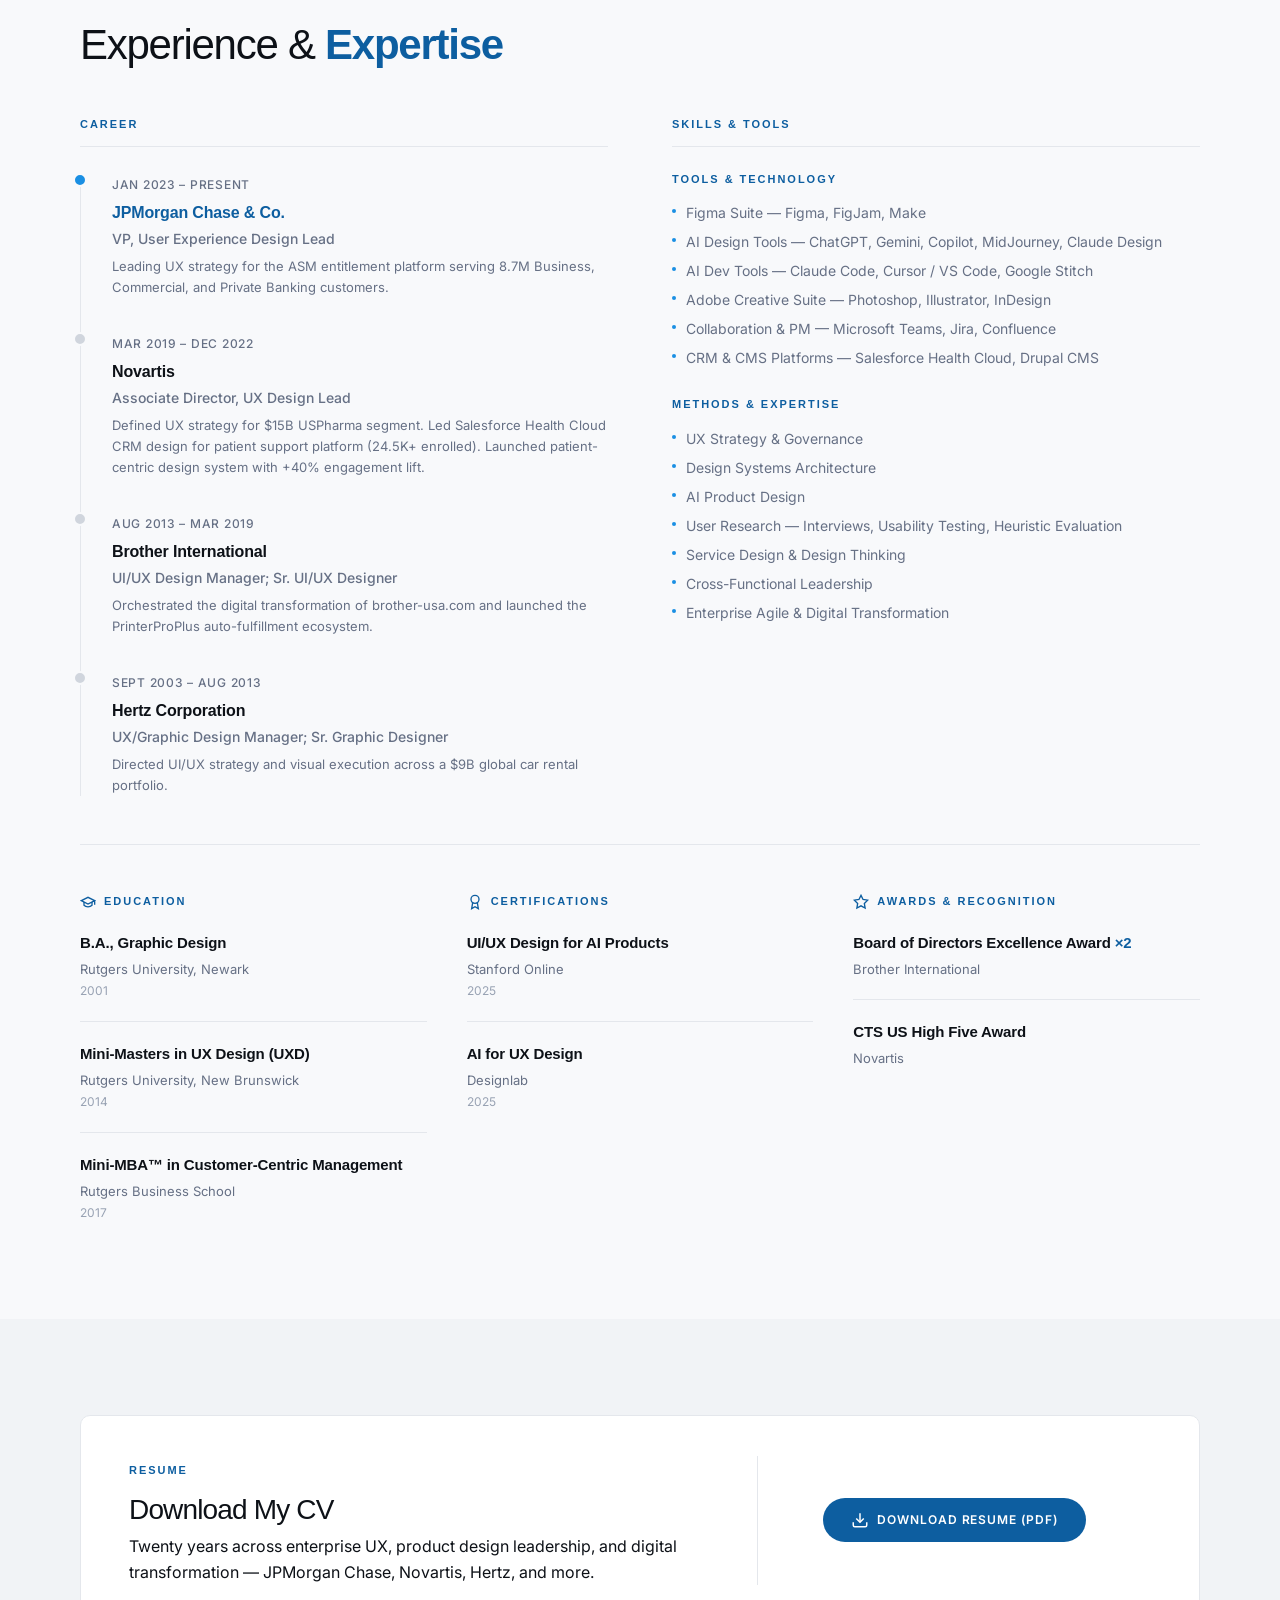
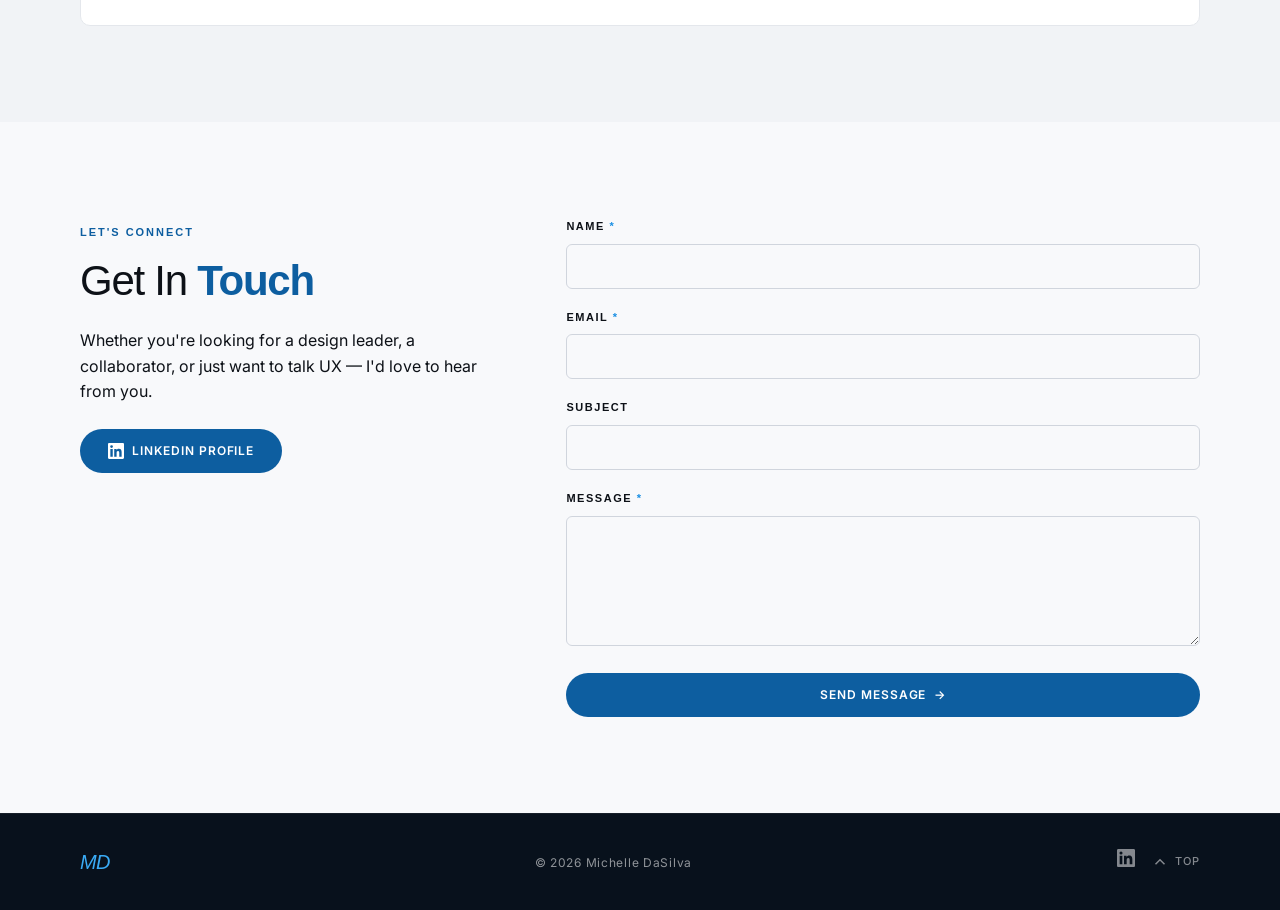
==== commit 30557c56: "Broaden homepage positioning from VP-specific to Experience Design Executive Aligns title, meta tags" ====
--- a/index.html
+++ b/index.html
@@ -4,24 +4,24 @@
   <meta charset="UTF-8" />
   <meta name="viewport" content="width=device-width, initial-scale=1.0" />
   <meta name="theme-color" content="#08111c" />
-  <title>Michelle DaSilva | VP Experience Design | Product Design + AI</title>
+  <title>Michelle DaSilva | Experience Design Executive | VP, JPMorgan Chase</title>
 
   <!-- SEO & Discoverability Meta Tags -->
-  <meta name="description" content="Michelle DaSilva, VP Experience Design. Product design leader specializing in fintech, pharma, and enterprise UX. 20+ years. AI-augmented product design.">
-  <meta name="keywords" content="Product Design, AI Design, Fintech UX, Pharma Digital, Enterprise UX, Design Strategy, UX Leadership, GenAI">
+  <meta name="description" content="Michelle DaSilva, Experience Design executive leading enterprise transformation across fintech, pharma, and healthcare. VP, JPMorgan Chase. 20+ years connecting business strategy, technology, and human needs.">
+  <meta name="keywords" content="Experience Design Leadership, Enterprise Transformation, Product Design, AI Design, Fintech UX, Pharma Digital, Enterprise UX, Design Strategy, UX Leadership, GenAI">
   <meta name="author" content="Michelle DaSilva">
 
   <!-- Open Graph Tags (for LinkedIn, Twitter, Facebook sharing) -->
-  <meta property="og:title" content="Michelle DaSilva | VP Experience Design | Product Design + AI">
-  <meta property="og:description" content="Product design leader. Fintech (8.7M+ users). Pharma. Enterprise. AI-augmented UX.">
+  <meta property="og:title" content="Michelle DaSilva | Experience Design Executive">
+  <meta property="og:description" content="Experience Design executive leading enterprise transformation across fintech (8.7M+ users), pharma, and healthcare.">
   <meta property="og:url" content="https://www.mdasilvadesign.com">
   <meta property="og:type" content="profile">
   <meta property="og:image" content="https://www.mdasilvadesign.com/og-image.png">
 
   <!-- Twitter Card Tags -->
   <meta name="twitter:card" content="summary_large_image">
-  <meta name="twitter:title" content="Michelle DaSilva | VP Experience Design">
-  <meta name="twitter:description" content="Product design leader in fintech, pharma, enterprise. AI-augmented UX design.">
+  <meta name="twitter:title" content="Michelle DaSilva | Experience Design Executive">
+  <meta name="twitter:description" content="Experience Design executive leading enterprise transformation across fintech, pharma, and healthcare.">
   <meta name="twitter:image" content="https://www.mdasilvadesign.com/og-image.png">
 
   <!-- Canonical URL -->
@@ -42,7 +42,7 @@
     "@context": "https://schema.org",
     "@type": "Person",
     "name": "Michelle DaSilva",
-    "jobTitle": "VP, Experience Design Lead",
+    "jobTitle": "Experience Design Executive",
     "url": "https://www.mdasilvadesign.com",
     "image": "https://www.mdasilvadesign.com/headshot.jpg",
     "sameAs": [
@@ -82,9 +82,9 @@
   {
     "@context": "https://schema.org",
     "@type": "WebSite",
-    "name": "Michelle DaSilva — VP Experience Design",
+    "name": "Michelle DaSilva — Experience Design Executive",
     "url": "https://www.mdasilvadesign.com",
-    "description": "Portfolio of Michelle DaSilva, VP Experience Design — product design leadership across fintech, pharma, and enterprise.",
+    "description": "Portfolio of Michelle DaSilva, Experience Design executive — leading enterprise transformation across fintech, pharma, and healthcare.",
     "author": {
       "@type": "Person",
       "name": "Michelle DaSilva"
@@ -131,9 +131,9 @@
       <div class="hero-bg-vignette" aria-hidden="true"></div>
       <div class="hero-centered container">
         <div class="hero-content fade-in">
-          <p class="hero-eyebrow">Michelle DaSilva · VP User Experience Design</p>
+          <p class="hero-eyebrow">Michelle DaSilva · Experience Design Executive</p>
           <h1 class="hero-headline">Designing for <strong>Scale.</strong><br />Leading with <strong>Purpose.</strong></h1>
-          <p class="hero-sub">20+ years of UX design leadership across banking, pharma, and consumer platforms — turning complex enterprise problems into experiences people can actually trust.</p>
+          <p class="hero-sub">20+ years leading experience strategy and transformation across banking, pharma, and consumer platforms — turning complex enterprise problems into experiences people can actually trust.</p>
           <div class="hero-actions">
             <a href="#work" class="btn btn--primary">View My Work <span class="btn__arrow">→</span></a>
             <a href="#contact" class="btn btn--secondary">Get In Touch</a>
@@ -172,7 +172,7 @@
             <h2 class="about-headline-v3">Strategic Design<br /><strong>Executive</strong></h2>
             <p class="about-subtitle-v3">UX Strategy &amp; Digital Transformation · Finance · Healthcare · Consumer Goods</p>
 
-            <p class="about-body-v3">I lead UX strategy for complex, large-scale ecosystems at global enterprises — translating commercial objectives into intuitive digital products that serve millions of users and drive measurable business impact. I build high-performing teams, align Design, Engineering, Risk, and Product around a unified vision, and solve enterprise problems where the stakes are highest.</p>
+            <p class="about-body-v3">I lead experience strategy for complex, large-scale ecosystems at global enterprises — turning commercial objectives into products that serve millions of users and move real business metrics. I build high-performing teams, align Design, Engineering, Product, and Data with Legal, Risk, and Compliance around a single strategy, and solve enterprise problems where the stakes are highest.</p>
             <p class="about-body-v3">I specialize in regulated industries — where trust, security, and operational efficiency directly impact user outcomes. I design for field teams, internal workflows, and complex multi-stakeholder systems where simplicity and control are non-negotiable.</p>
 
             <div class="about-stats">
--- a/style.css
+++ b/style.css
@@ -1158,8 +1158,6 @@
 }
 
 @media (max-width: 768px) {
-  .cs-hero-bg-canvas { display: none; }
-
   .nav-menu { display: none; }
   .nav-toggle { display: flex; }
   .nav-right .nav-cta { display: none; }
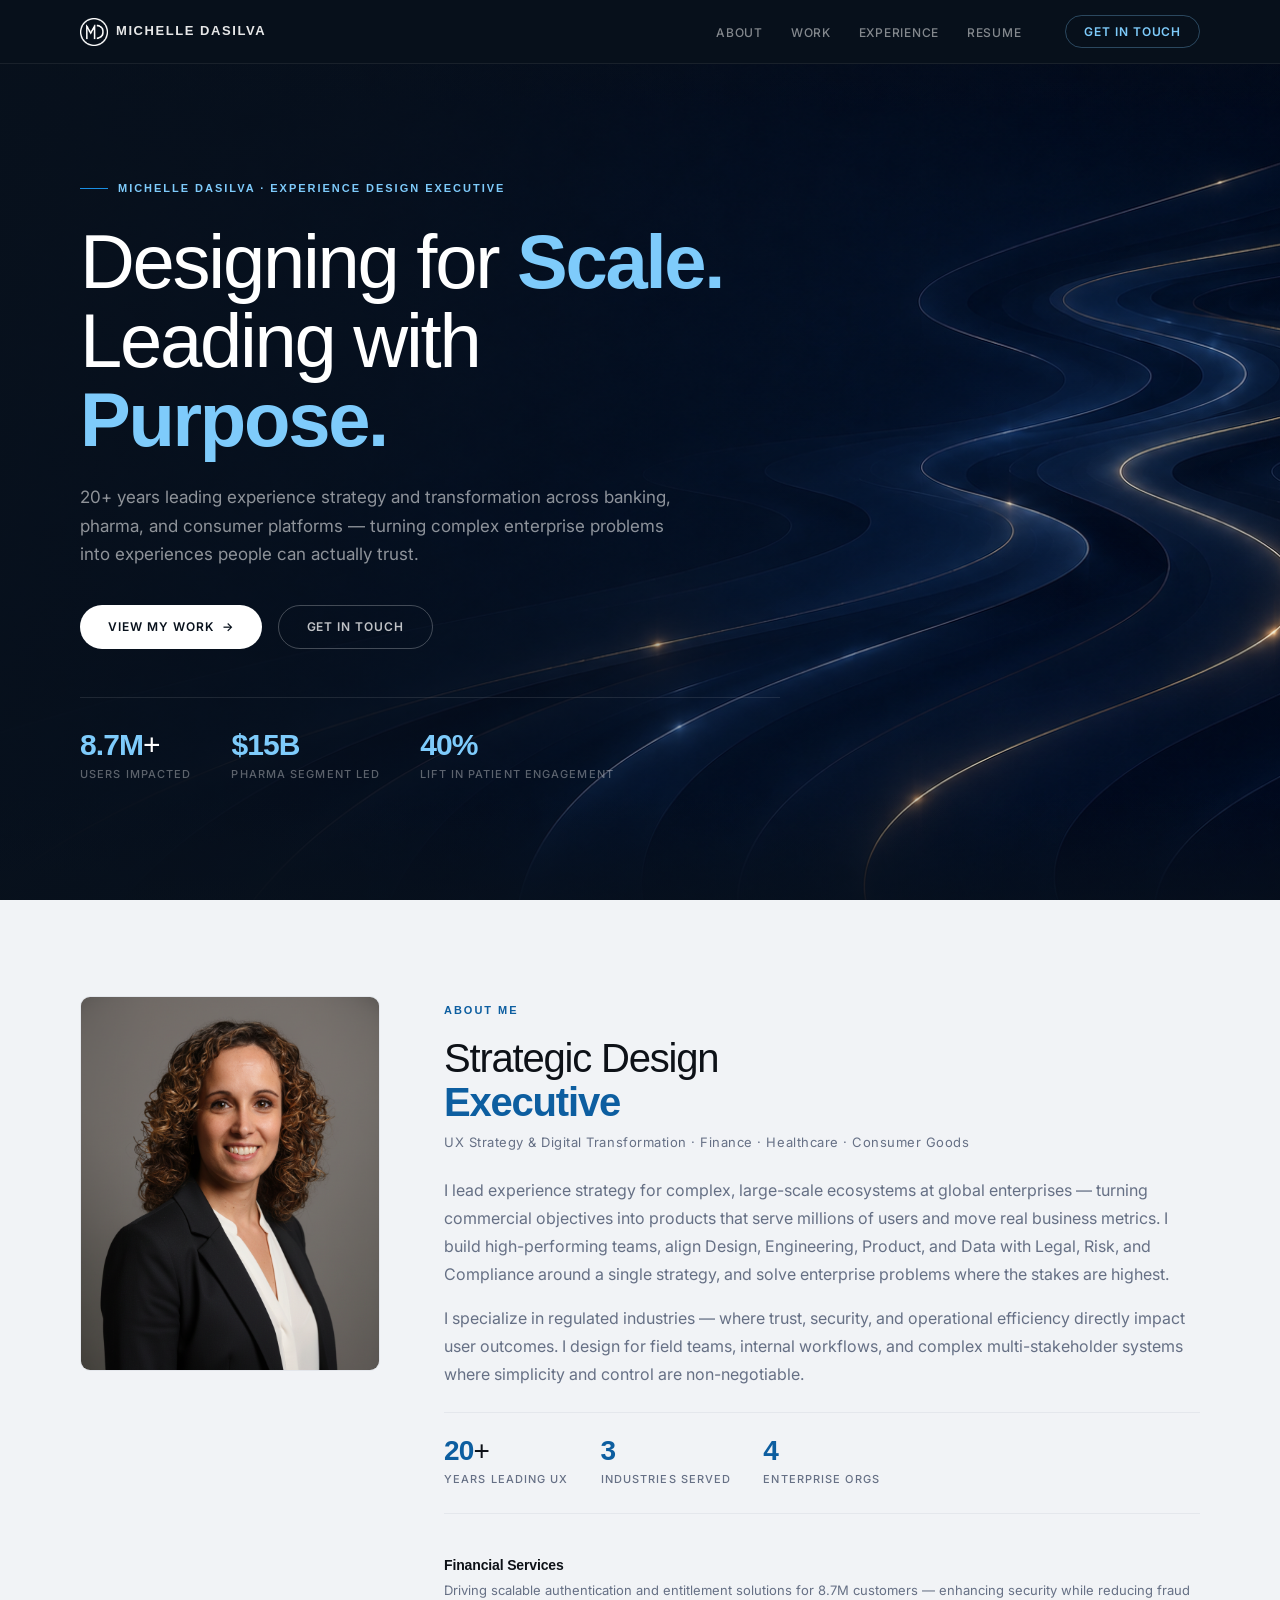
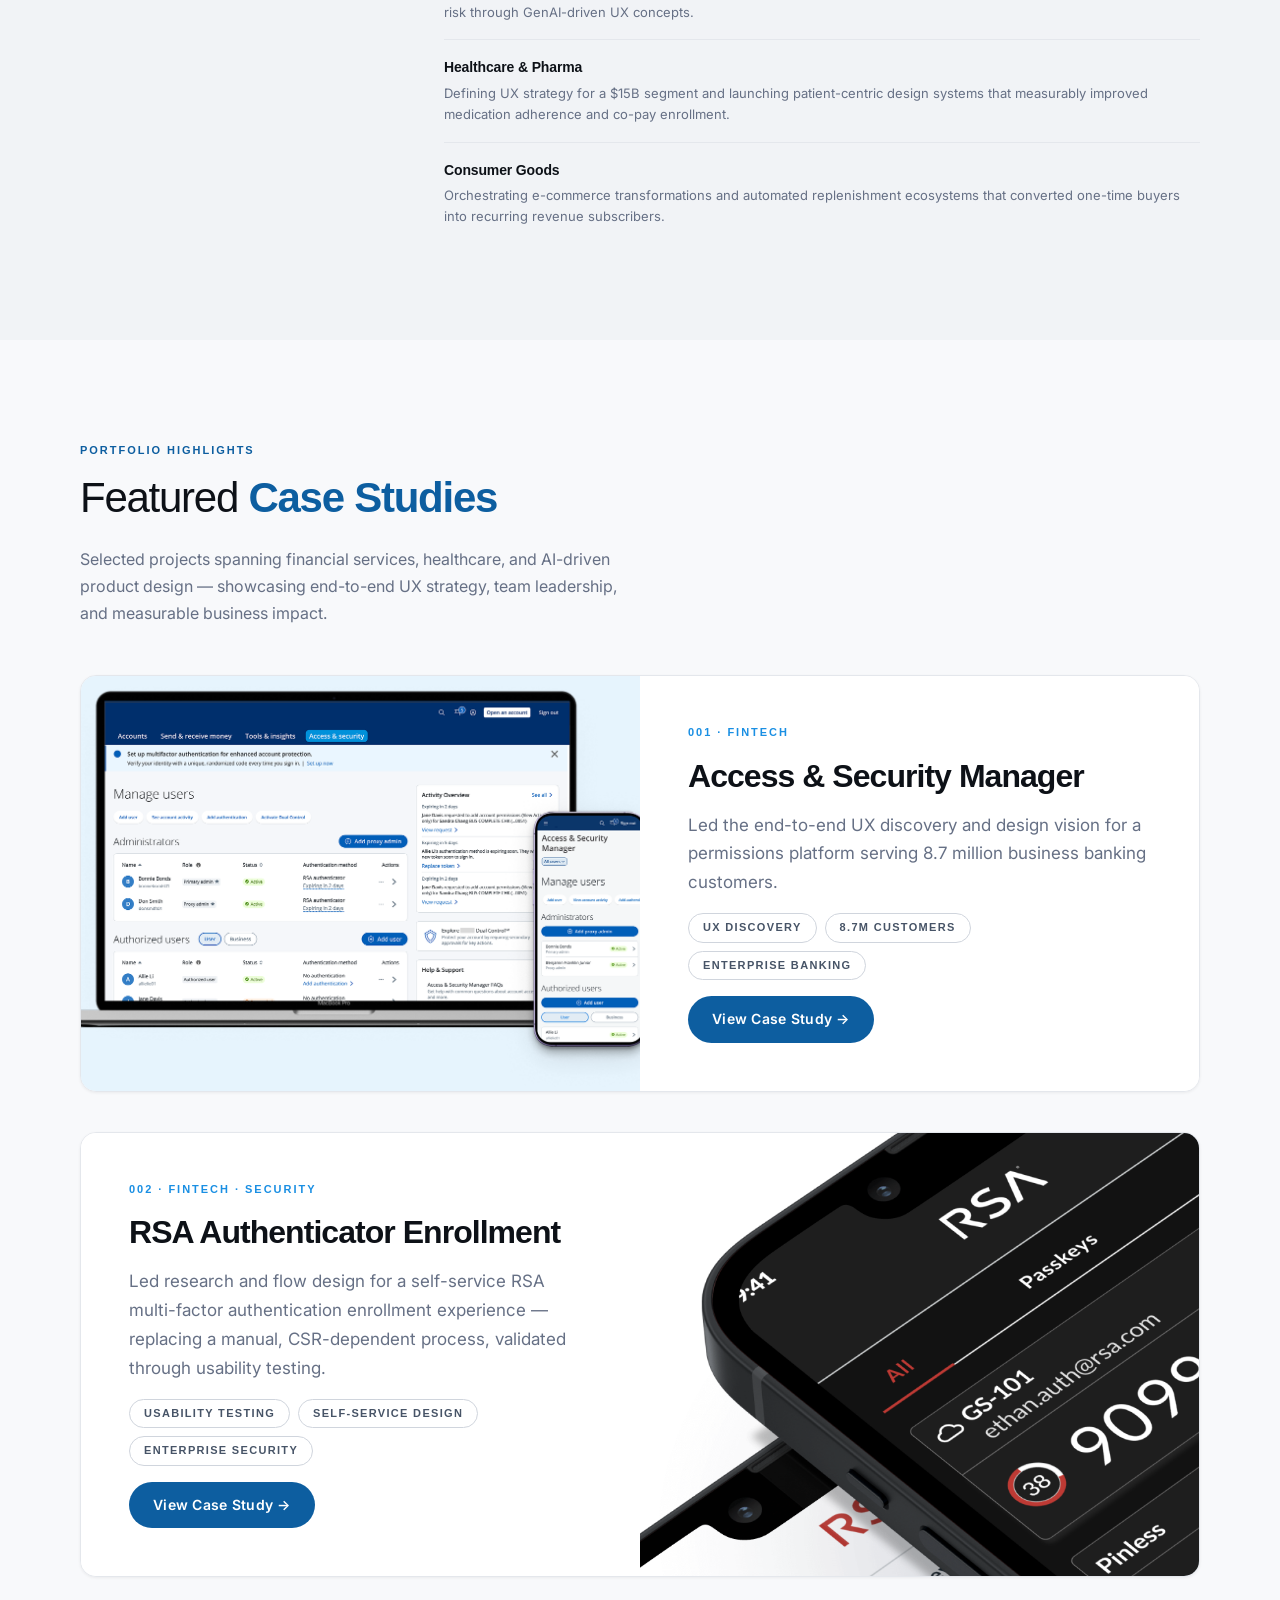
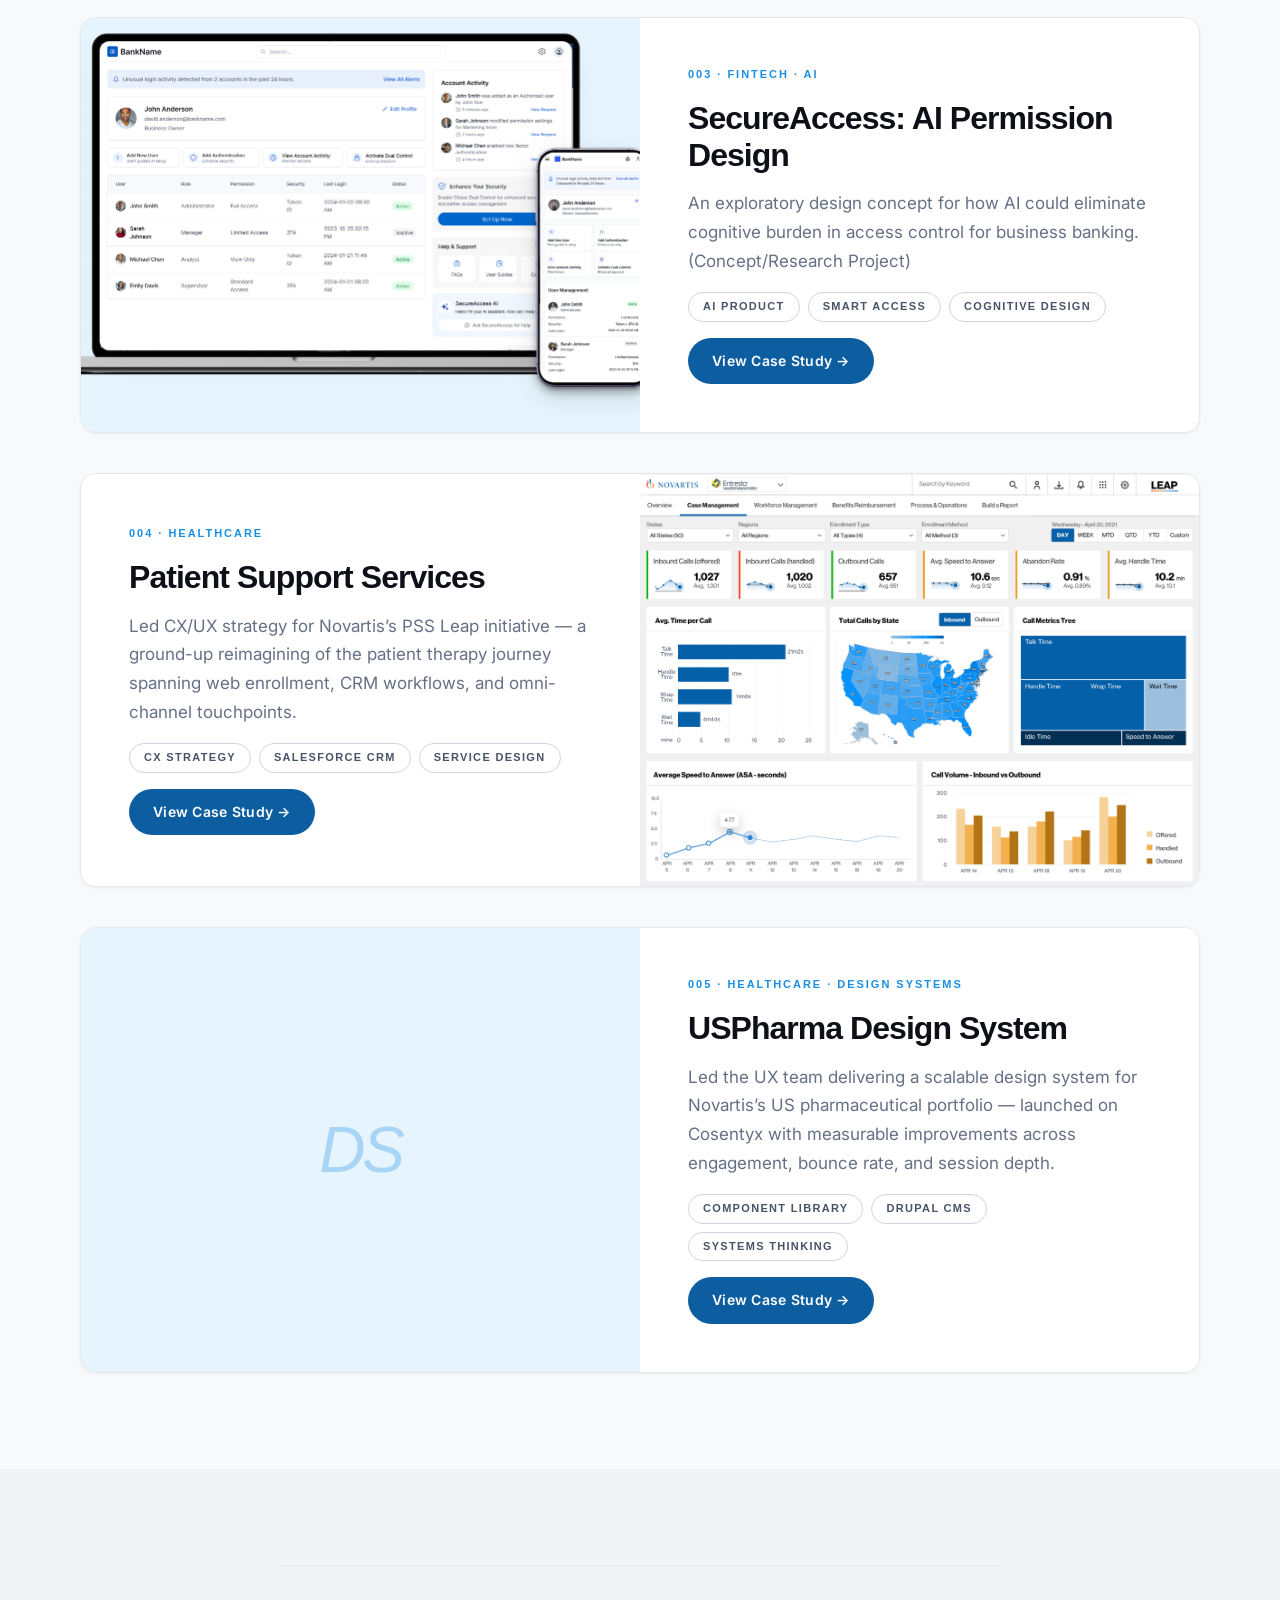
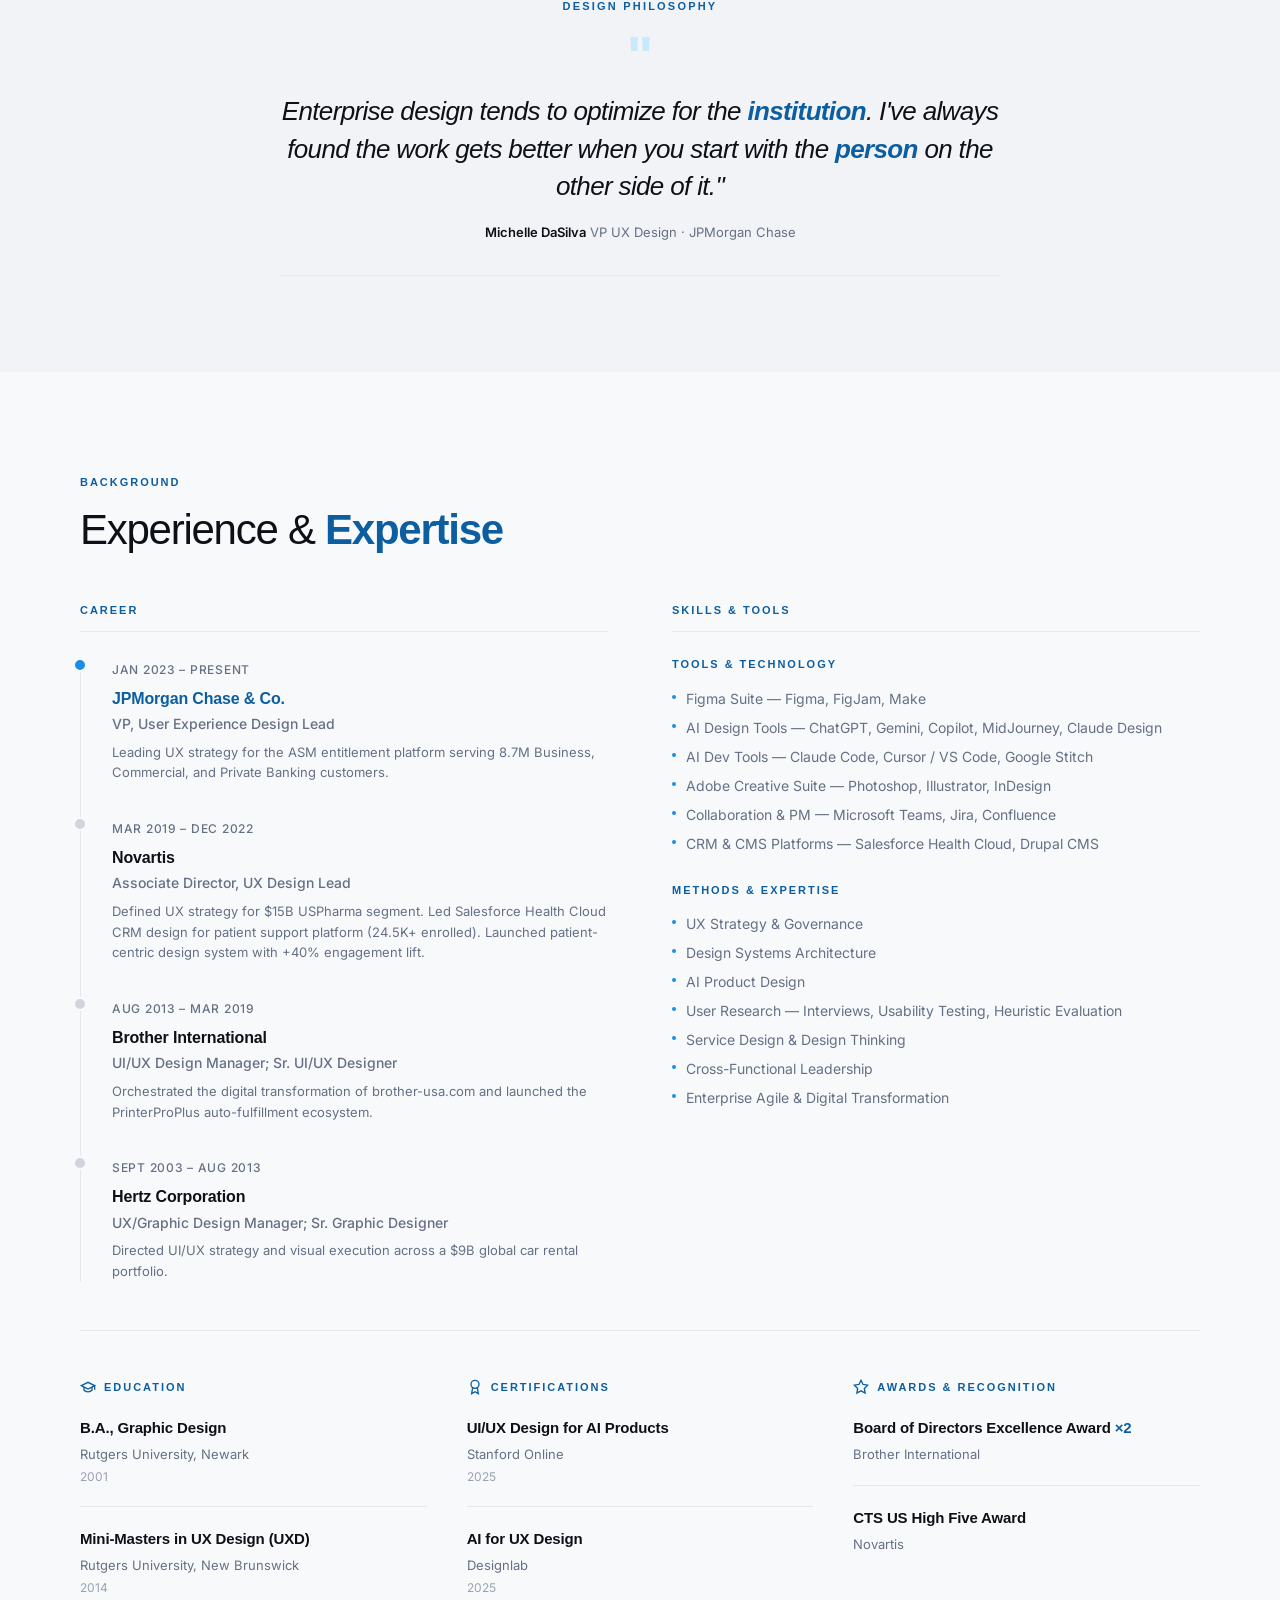
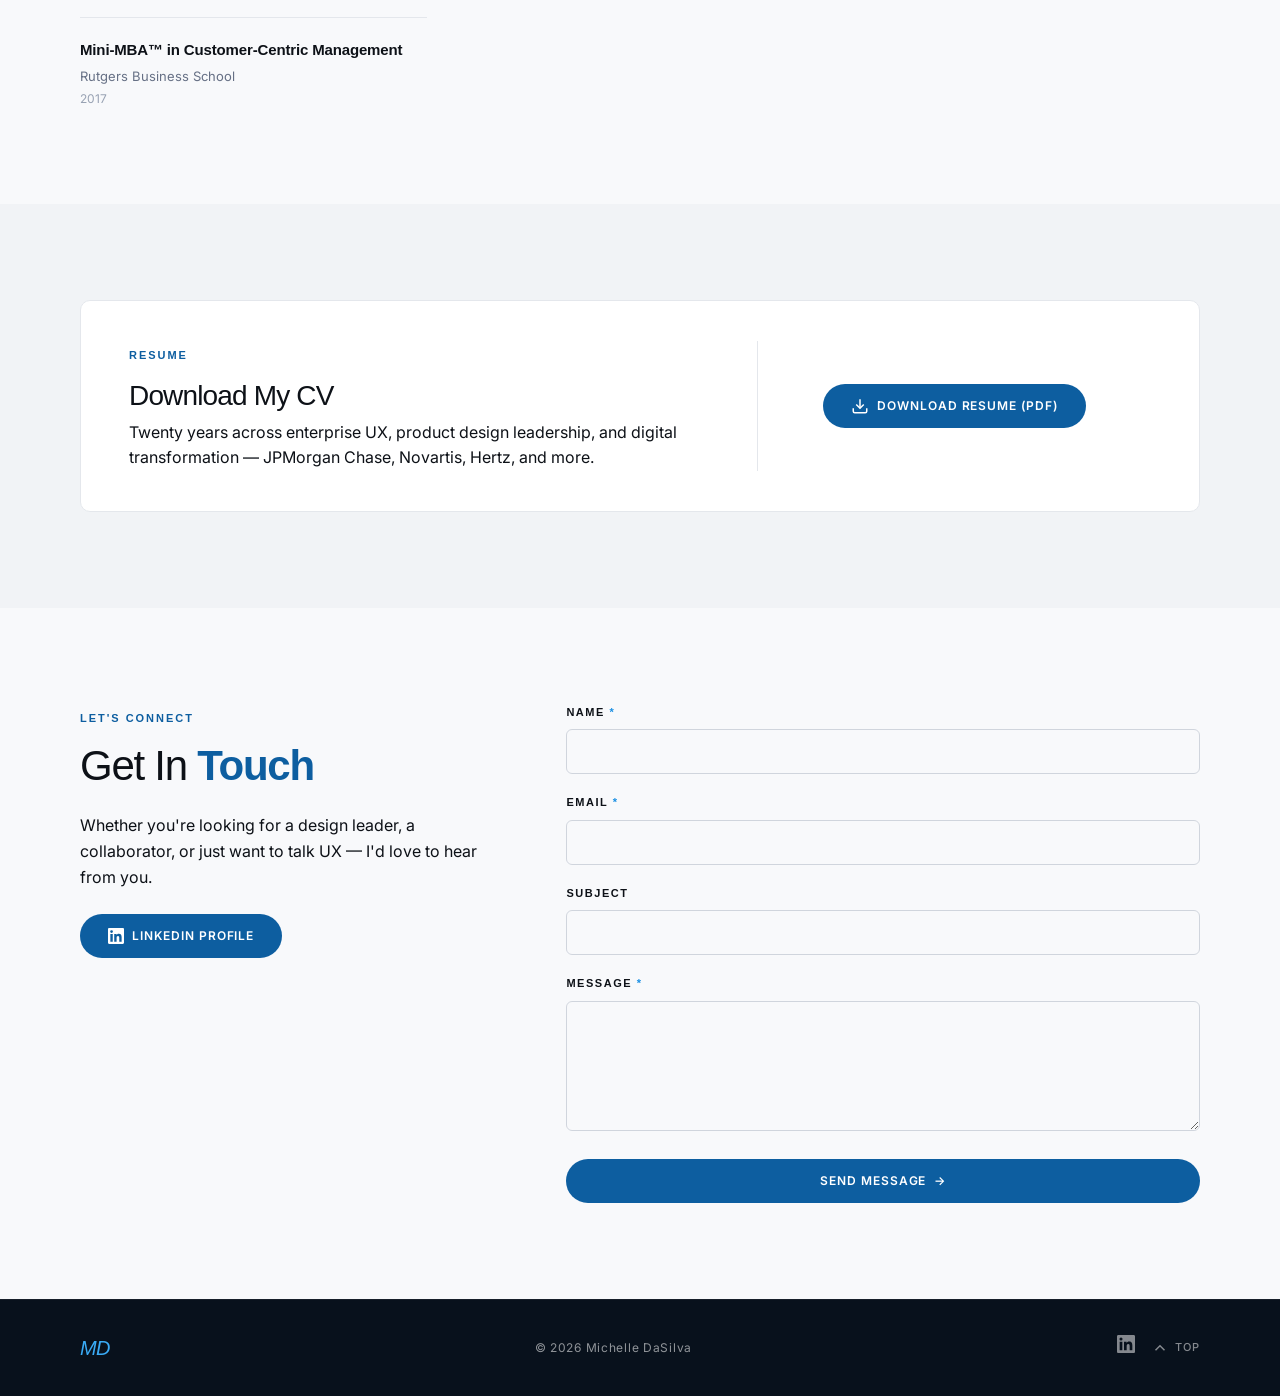
==== commit 93373f9b: "Add RSA Authenticator self-service case study New standalone case study covering the RSA MFA enrollm" ====
--- a/index.html
+++ b/index.html
@@ -5,6 +5,11 @@
   <meta name="viewport" content="width=device-width, initial-scale=1.0" />
   <meta name="theme-color" content="#08111c" />
   <title>Michelle DaSilva | Experience Design Executive | VP, JPMorgan Chase</title>
+
+  <!-- Favicon -->
+  <link rel="icon" type="image/png" sizes="32x32" href="assets/favicon/favicon-32x32.png" />
+  <link rel="icon" type="image/png" sizes="16x16" href="assets/favicon/favicon-16x16.png" />
+  <link rel="apple-touch-icon" sizes="180x180" href="assets/favicon/apple-touch-icon.png" />
 
   <!-- SEO & Discoverability Meta Tags -->
   <meta name="description" content="Michelle DaSilva, Experience Design executive leading enterprise transformation across fintech, pharma, and healthcare. VP, JPMorgan Chase. 20+ years connecting business strategy, technology, and human needs.">
@@ -239,14 +244,33 @@
             </div>
           </article>
 
+          <!-- Case Study: RSA Authenticator -->
+          <article class="cs-card cs-card--flip fade-in">
+            <div class="cs-card__image cs-card__image--blue-3">
+              <img src="assets/images/jpmorgan/rsa/rsa-app-card-hero.png" alt="RSA Authenticator mobile app showing a live one-time passcode" loading="lazy" onerror="this.style.display='none';this.nextElementSibling.style.display='flex'"/>
+              <div class="cs-card__img-fallback">RSA</div>
+            </div>
+            <div class="cs-card__body">
+              <div class="cs-card__eyebrow">002 &middot; Fintech &middot; Security</div>
+              <h3 class="cs-card__title">RSA Authenticator Enrollment</h3>
+              <p class="cs-card__desc">Led research and flow design for a self-service RSA multi-factor authentication enrollment experience — replacing a manual, CSR-dependent process, validated through usability testing.</p>
+              <div class="cs-card__tags">
+                <span class="cs-tag">Usability Testing</span>
+                <span class="cs-tag">Self-Service Design</span>
+                <span class="cs-tag">Enterprise Security</span>
+              </div>
+              <a href="case-studies/jpmorgan-rsa.html" class="cs-card__cta">View Case Study &#8594;</a>
+            </div>
+          </article>
+
           <!-- Case Study: SecureAccess -->
-          <article class="cs-card cs-card--flip fade-in">
+          <article class="cs-card fade-in">
             <div class="cs-card__image cs-card__image--blue-3">
               <img src="assets/images/jpmorgan/secureaccess/laptop ai dashboard.png" alt="SecureAccess — AI dashboard on laptop" loading="lazy" onerror="this.style.display='none';this.nextElementSibling.style.display='flex'"/>
               <div class="cs-card__img-fallback">SA</div>
             </div>
             <div class="cs-card__body">
-              <div class="cs-card__eyebrow">002 &middot; Fintech &middot; AI</div>
+              <div class="cs-card__eyebrow">003 &middot; Fintech &middot; AI</div>
               <h3 class="cs-card__title">SecureAccess: AI Permission Design</h3>
               <p class="cs-card__desc">An exploratory design concept for how AI could eliminate cognitive burden in access control for business banking. (Concept/Research Project)</p>
               <div class="cs-card__tags">
@@ -259,13 +283,13 @@
           </article>
 
           <!-- Case Study: Novartis PSS -->
-          <article class="cs-card fade-in">
+          <article class="cs-card cs-card--flip fade-in">
             <div class="cs-card__image cs-card__image--blue-2">
               <img src="assets/images/novartis/pss/case management dashboard cropped.png" alt="Patient Support Services — case management dashboard" loading="lazy" onerror="this.style.display='none';this.nextElementSibling.style.display='flex'"/>
               <div class="cs-card__img-fallback">PSS</div>
             </div>
             <div class="cs-card__body">
-              <div class="cs-card__eyebrow">003 &middot; Healthcare</div>
+              <div class="cs-card__eyebrow">004 &middot; Healthcare</div>
               <h3 class="cs-card__title">Patient Support Services</h3>
               <p class="cs-card__desc">Led CX/UX strategy for Novartis&rsquo;s PSS Leap initiative — a ground-up reimagining of the patient therapy journey spanning web enrollment, CRM workflows, and omni-channel touchpoints.</p>
               <div class="cs-card__tags">
@@ -278,13 +302,13 @@
           </article>
 
           <!-- Case Study: Novartis Design System -->
-          <article class="cs-card cs-card--flip fade-in">
+          <article class="cs-card fade-in">
             <div class="cs-card__image cs-card__image--blue-4">
               <img src="assets/images/novartis/design system/component collage.png" alt="USPharma Design System — component collage" loading="lazy" onerror="this.style.display='none';this.nextElementSibling.style.display='flex'"/>
               <div class="cs-card__img-fallback">DS</div>
             </div>
             <div class="cs-card__body">
-              <div class="cs-card__eyebrow">004 &middot; Healthcare &middot; Design Systems</div>
+              <div class="cs-card__eyebrow">005 &middot; Healthcare &middot; Design Systems</div>
               <h3 class="cs-card__title">USPharma Design System</h3>
               <p class="cs-card__desc">Led the UX team delivering a scalable design system for Novartis&rsquo;s US pharmaceutical portfolio — launched on Cosentyx with measurable improvements across engagement, bounce rate, and session depth.</p>
               <div class="cs-card__tags">
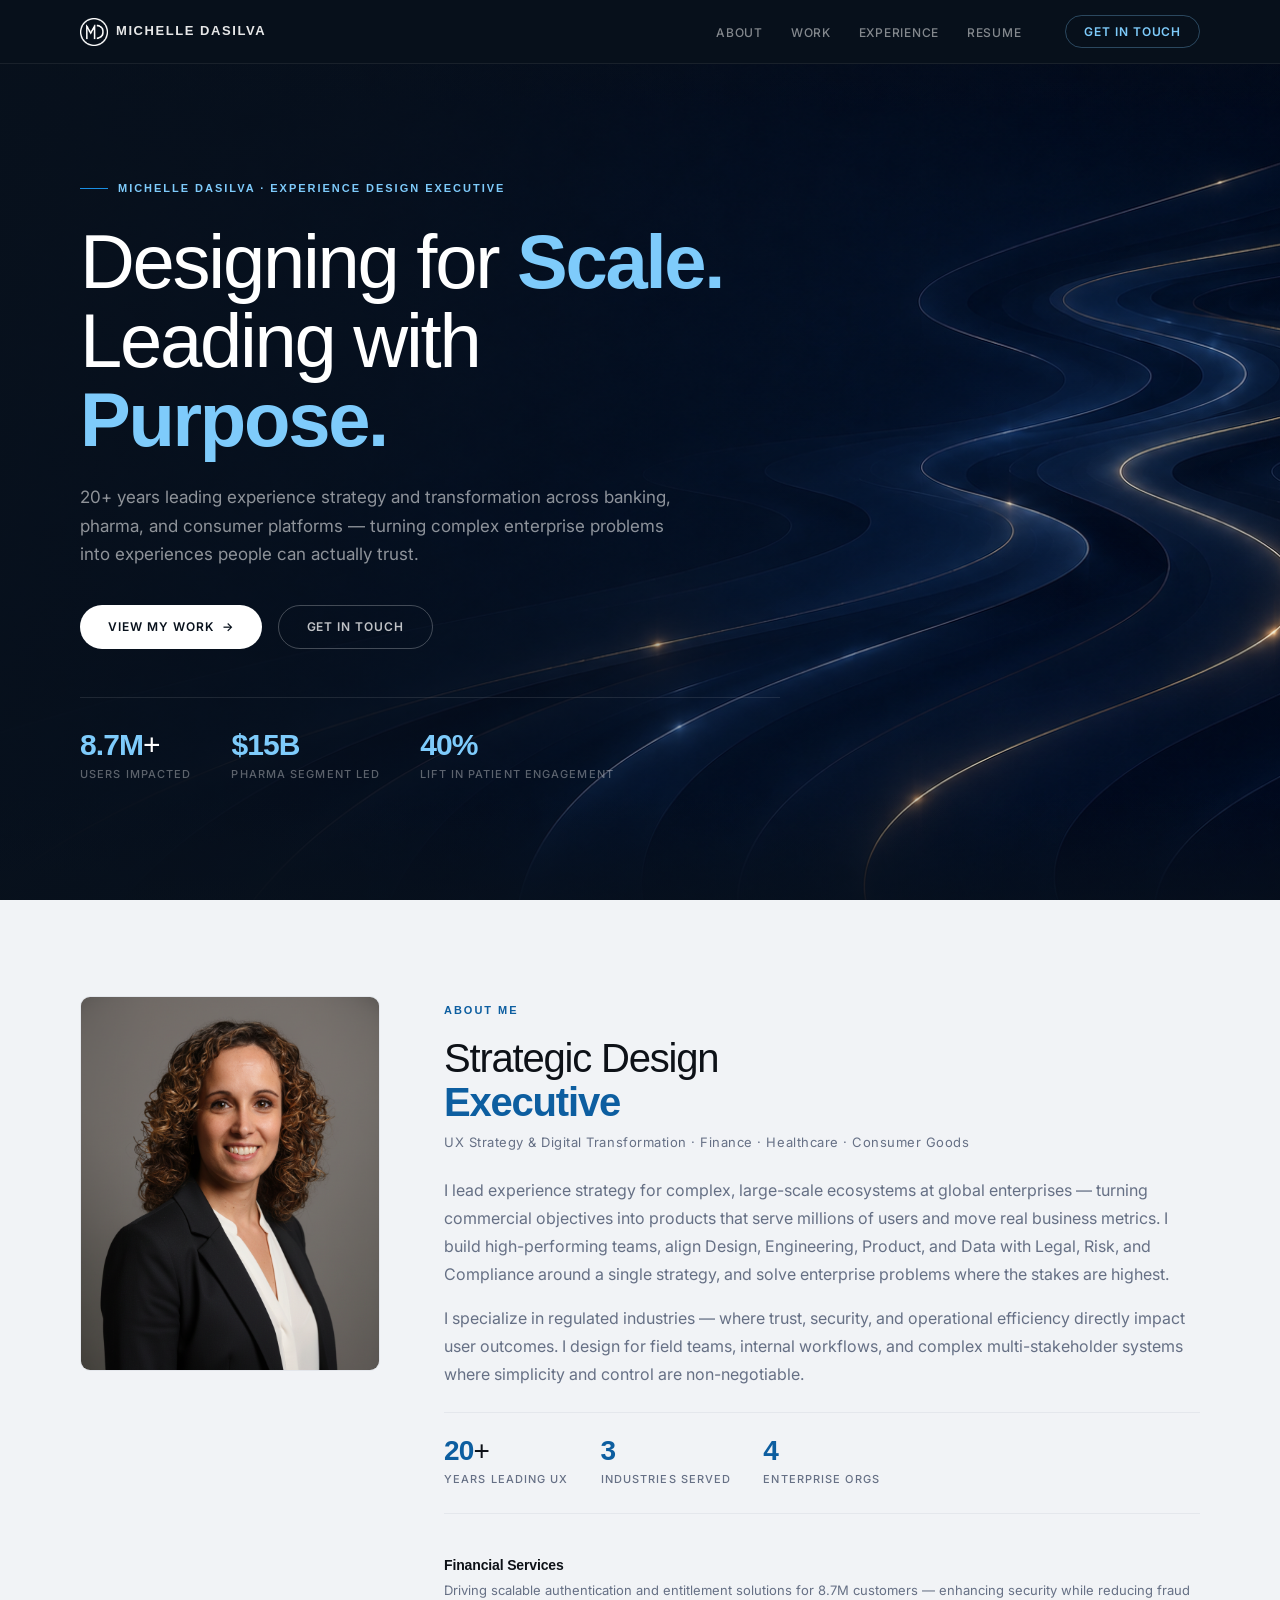
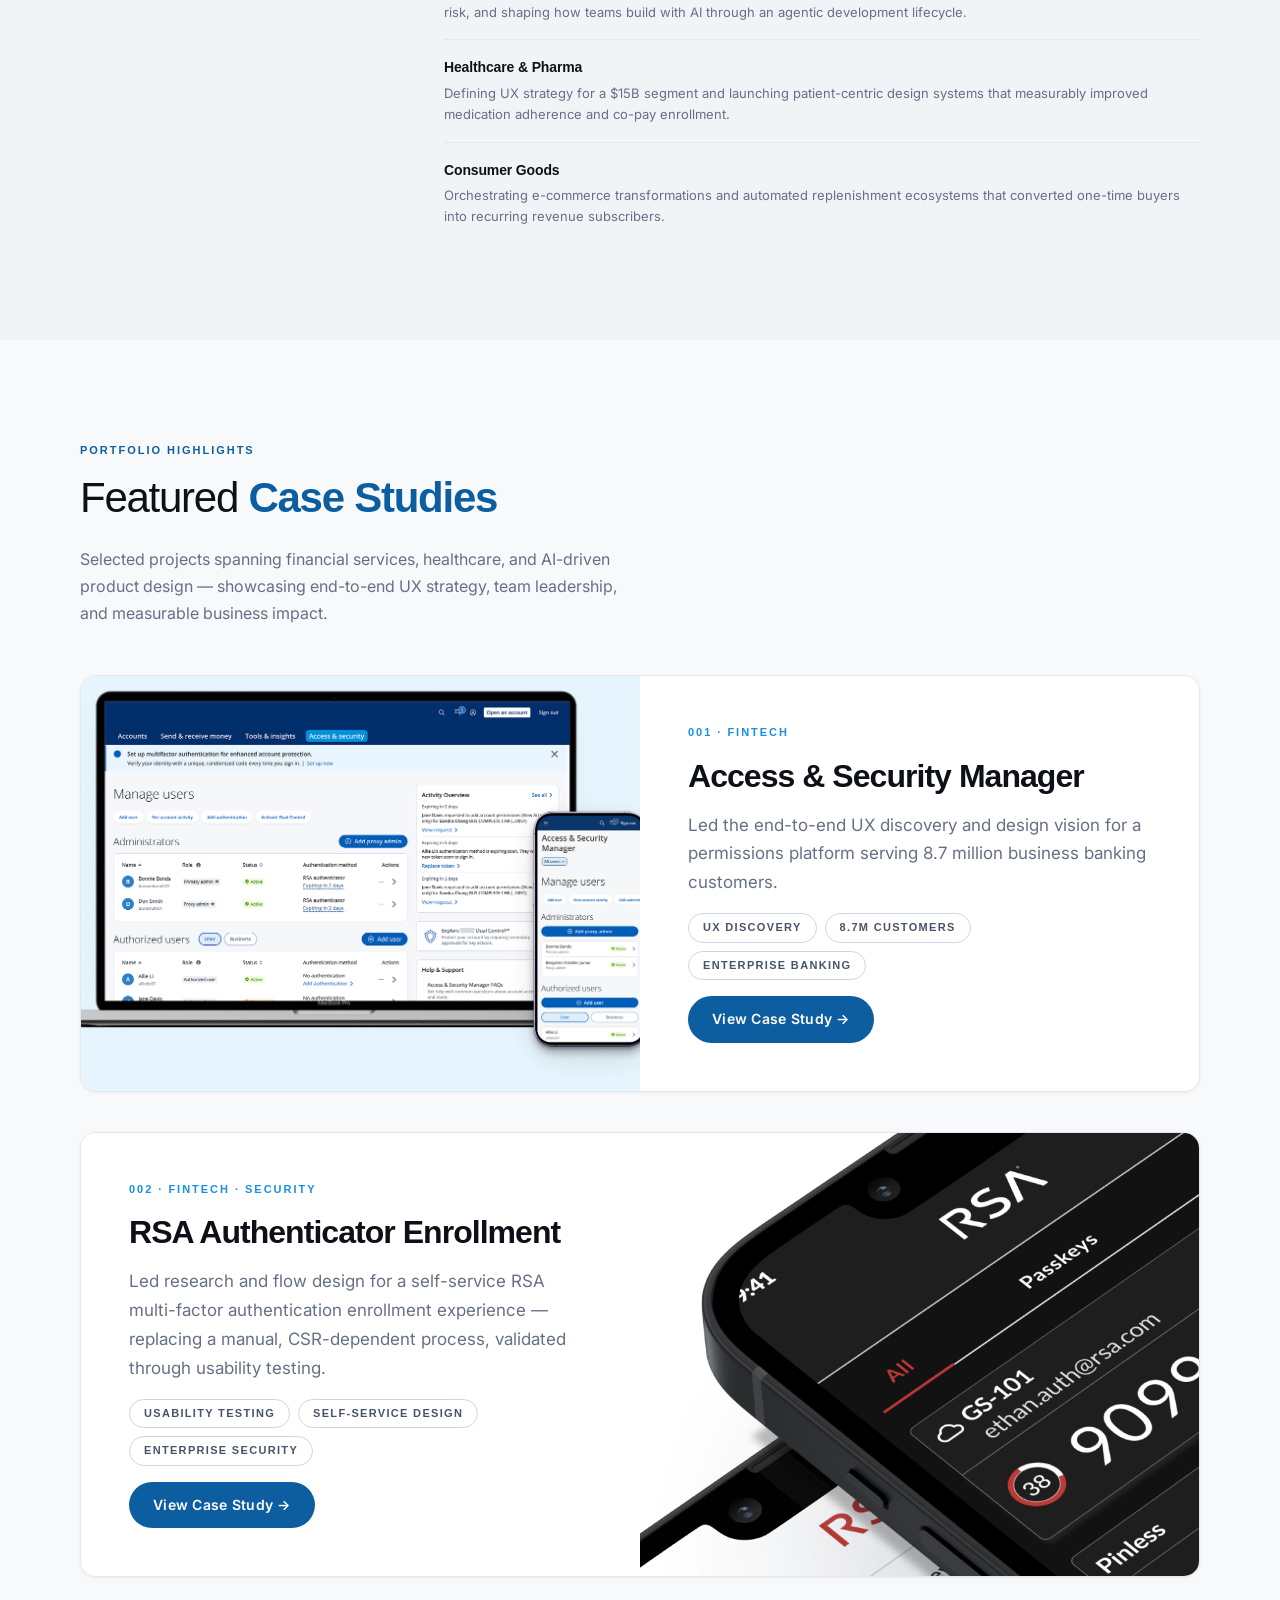
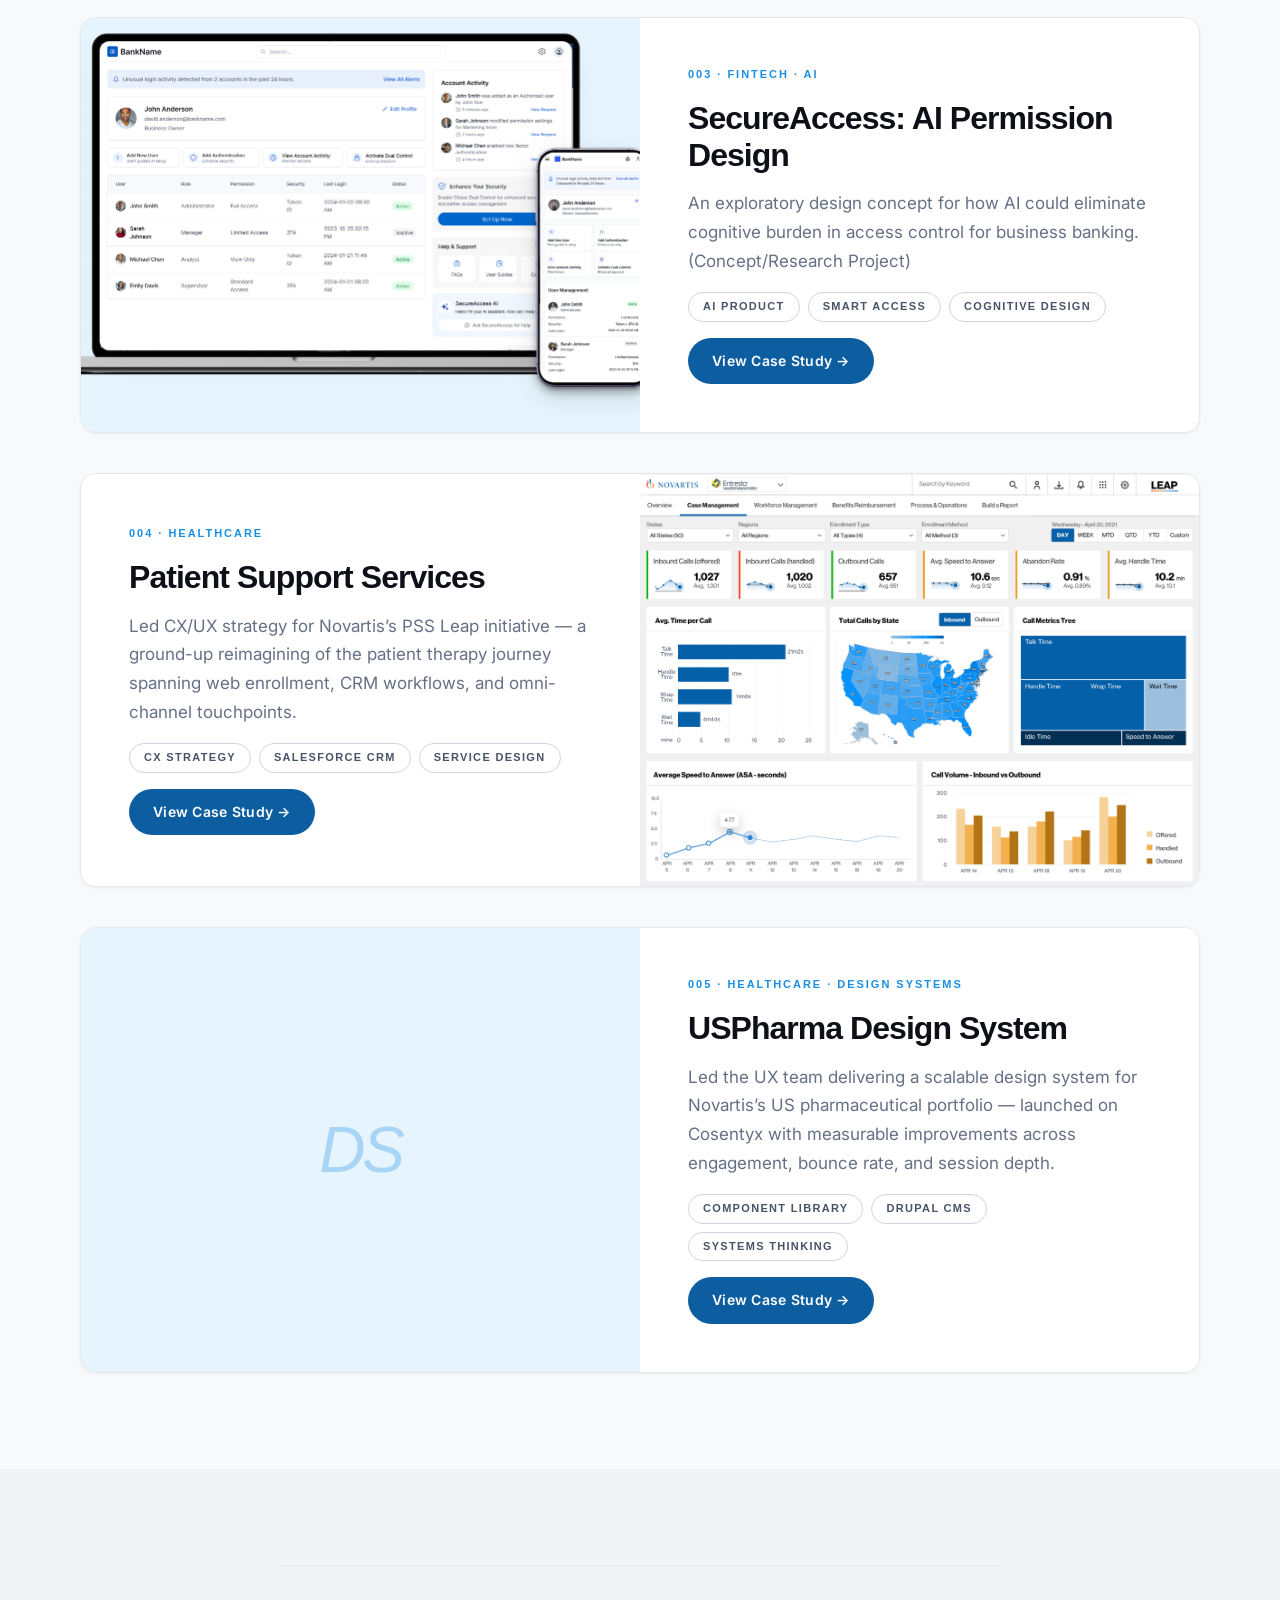
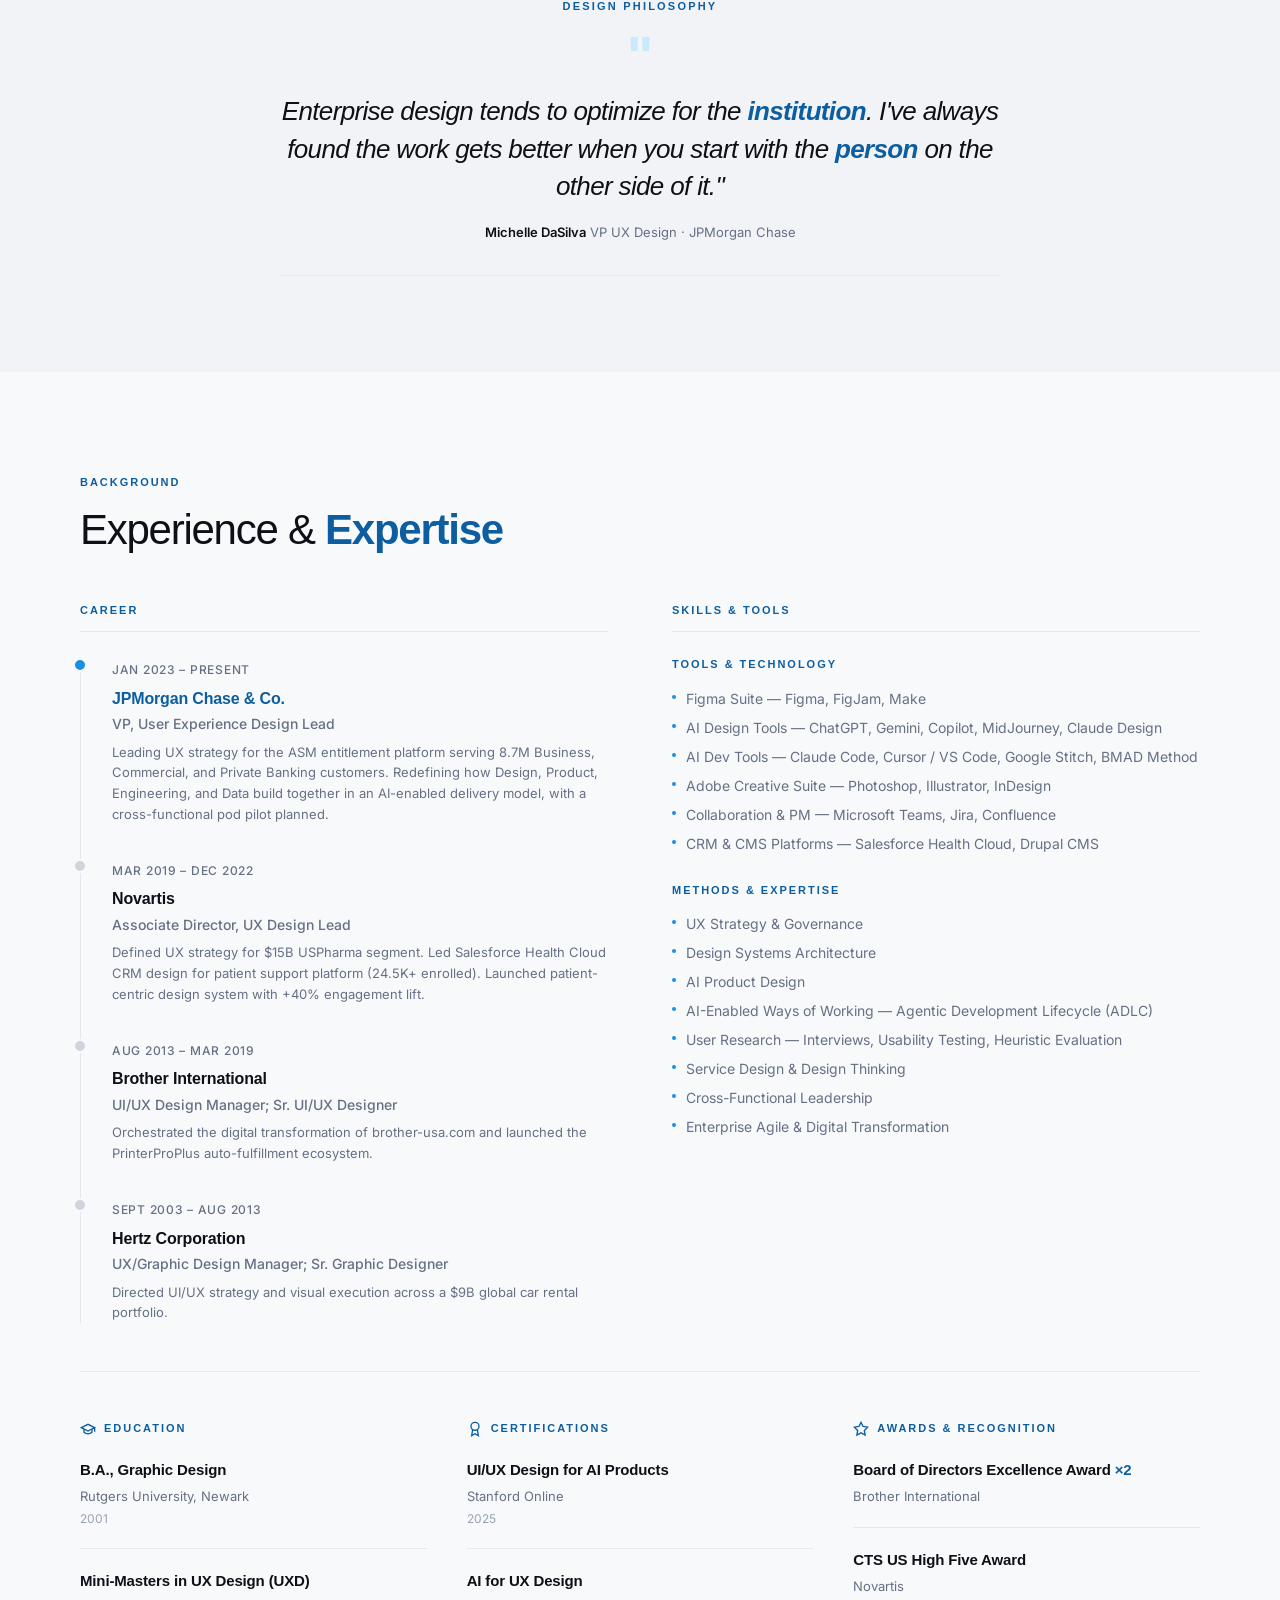
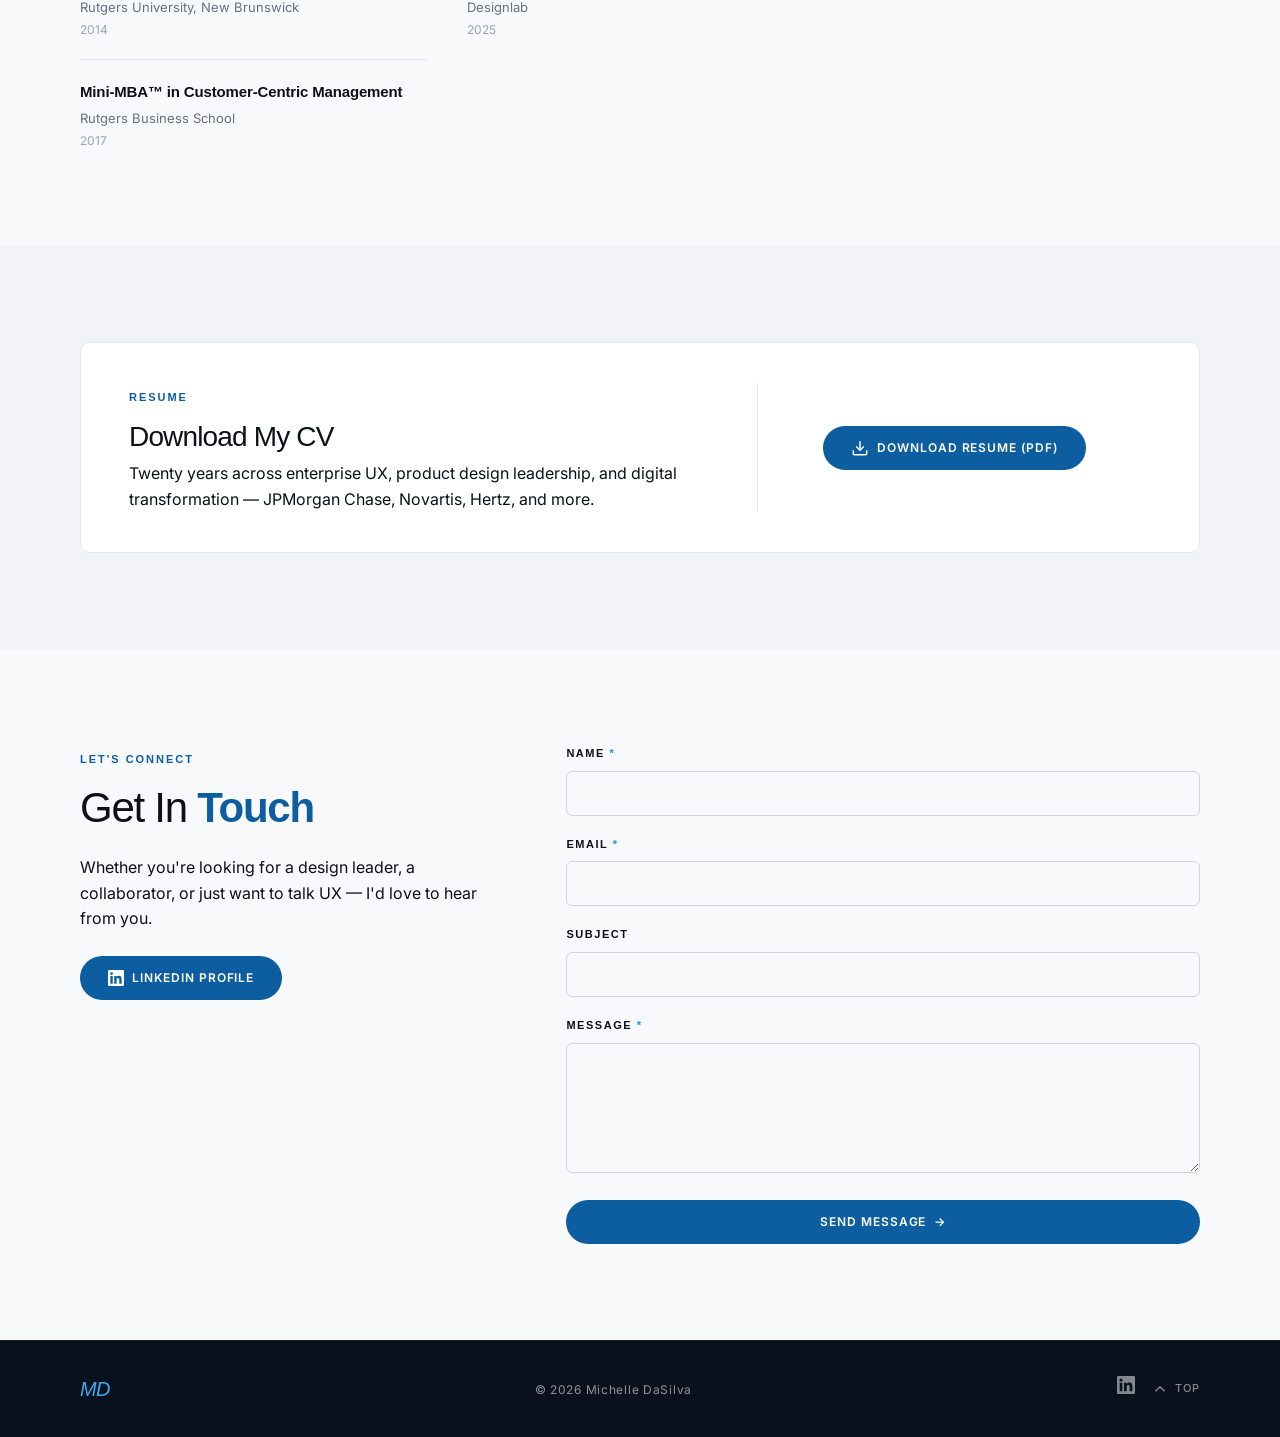
==== commit d9e34f2f: "Add ADLC and AI-enabled ways of working to site and career profile Co-Authored-By: Claude Sonnet 5 <" ====
--- a/index.html
+++ b/index.html
@@ -13,7 +13,7 @@
 
   <!-- SEO & Discoverability Meta Tags -->
   <meta name="description" content="Michelle DaSilva, Experience Design executive leading enterprise transformation across fintech, pharma, and healthcare. VP, JPMorgan Chase. 20+ years connecting business strategy, technology, and human needs.">
-  <meta name="keywords" content="Experience Design Leadership, Enterprise Transformation, Product Design, AI Design, Fintech UX, Pharma Digital, Enterprise UX, Design Strategy, UX Leadership, GenAI">
+  <meta name="keywords" content="Experience Design Leadership, Enterprise Transformation, Product Design, AI Design, Fintech UX, Pharma Digital, Enterprise UX, Design Strategy, UX Leadership, GenAI, Agentic Development Lifecycle, AI-Enabled Ways of Working">
   <meta name="author" content="Michelle DaSilva">
 
   <!-- Open Graph Tags (for LinkedIn, Twitter, Facebook sharing) -->
@@ -57,6 +57,8 @@
       "Product Design",
       "AI Design",
       "GenAI UX",
+      "Agentic Development Lifecycle",
+      "AI-Enabled Ways of Working",
       "Fintech",
       "Pharma",
       "Healthcare Digital",
@@ -198,7 +200,7 @@
             <div class="industries-list">
               <div class="industry-row">
                 <span class="industry-row-label">Financial Services</span>
-                <span class="industry-row-desc">Driving scalable authentication and entitlement solutions for 8.7M customers — enhancing security while reducing fraud risk through GenAI-driven UX concepts.</span>
+                <span class="industry-row-desc">Driving scalable authentication and entitlement solutions for 8.7M customers — enhancing security while reducing fraud risk, and shaping how teams build with AI through an agentic development lifecycle.</span>
               </div>
               <div class="industry-row">
                 <span class="industry-row-label">Healthcare &amp; Pharma</span>
@@ -356,7 +358,7 @@
                   <span class="timeline-years">Jan 2023 – Present</span>
                   <h3 class="timeline-company">JPMorgan Chase &amp; Co.</h3>
                   <p class="timeline-role">VP, User Experience Design Lead</p>
-                  <p class="timeline-detail">Leading UX strategy for the ASM entitlement platform serving 8.7M Business, Commercial, and Private Banking customers.</p>
+                  <p class="timeline-detail">Leading UX strategy for the ASM entitlement platform serving 8.7M Business, Commercial, and Private Banking customers. Redefining how Design, Product, Engineering, and Data build together in an AI-enabled delivery model, with a cross-functional pod pilot planned.</p>
                 </div>
               </li>
               <li class="timeline-item">
@@ -398,7 +400,7 @@
                 <ul class="skills-list" role="list">
                   <li class="skill-item"><span class="skill-dot"></span>Figma Suite — Figma, FigJam, Make</li>
                   <li class="skill-item"><span class="skill-dot"></span>AI Design Tools — ChatGPT, Gemini, Copilot, MidJourney, Claude Design</li>
-                  <li class="skill-item"><span class="skill-dot"></span>AI Dev Tools — Claude Code, Cursor / VS Code, Google Stitch</li>
+                  <li class="skill-item"><span class="skill-dot"></span>AI Dev Tools — Claude Code, Cursor / VS Code, Google Stitch, BMAD Method</li>
                   <li class="skill-item"><span class="skill-dot"></span>Adobe Creative Suite — Photoshop, Illustrator, InDesign</li>
                   <li class="skill-item"><span class="skill-dot"></span>Collaboration &amp; PM — Microsoft Teams, Jira, Confluence</li>
                   <li class="skill-item"><span class="skill-dot"></span>CRM &amp; CMS Platforms — Salesforce Health Cloud, Drupal CMS</li>
@@ -410,6 +412,7 @@
                   <li class="skill-item"><span class="skill-dot"></span>UX Strategy &amp; Governance</li>
                   <li class="skill-item"><span class="skill-dot"></span>Design Systems Architecture</li>
                   <li class="skill-item"><span class="skill-dot"></span>AI Product Design</li>
+                  <li class="skill-item"><span class="skill-dot"></span>AI-Enabled Ways of Working — Agentic Development Lifecycle (ADLC)</li>
                   <li class="skill-item"><span class="skill-dot"></span>User Research — Interviews, Usability Testing, Heuristic Evaluation</li>
                   <li class="skill-item"><span class="skill-dot"></span>Service Design &amp; Design Thinking</li>
                   <li class="skill-item"><span class="skill-dot"></span>Cross-Functional Leadership</li>
